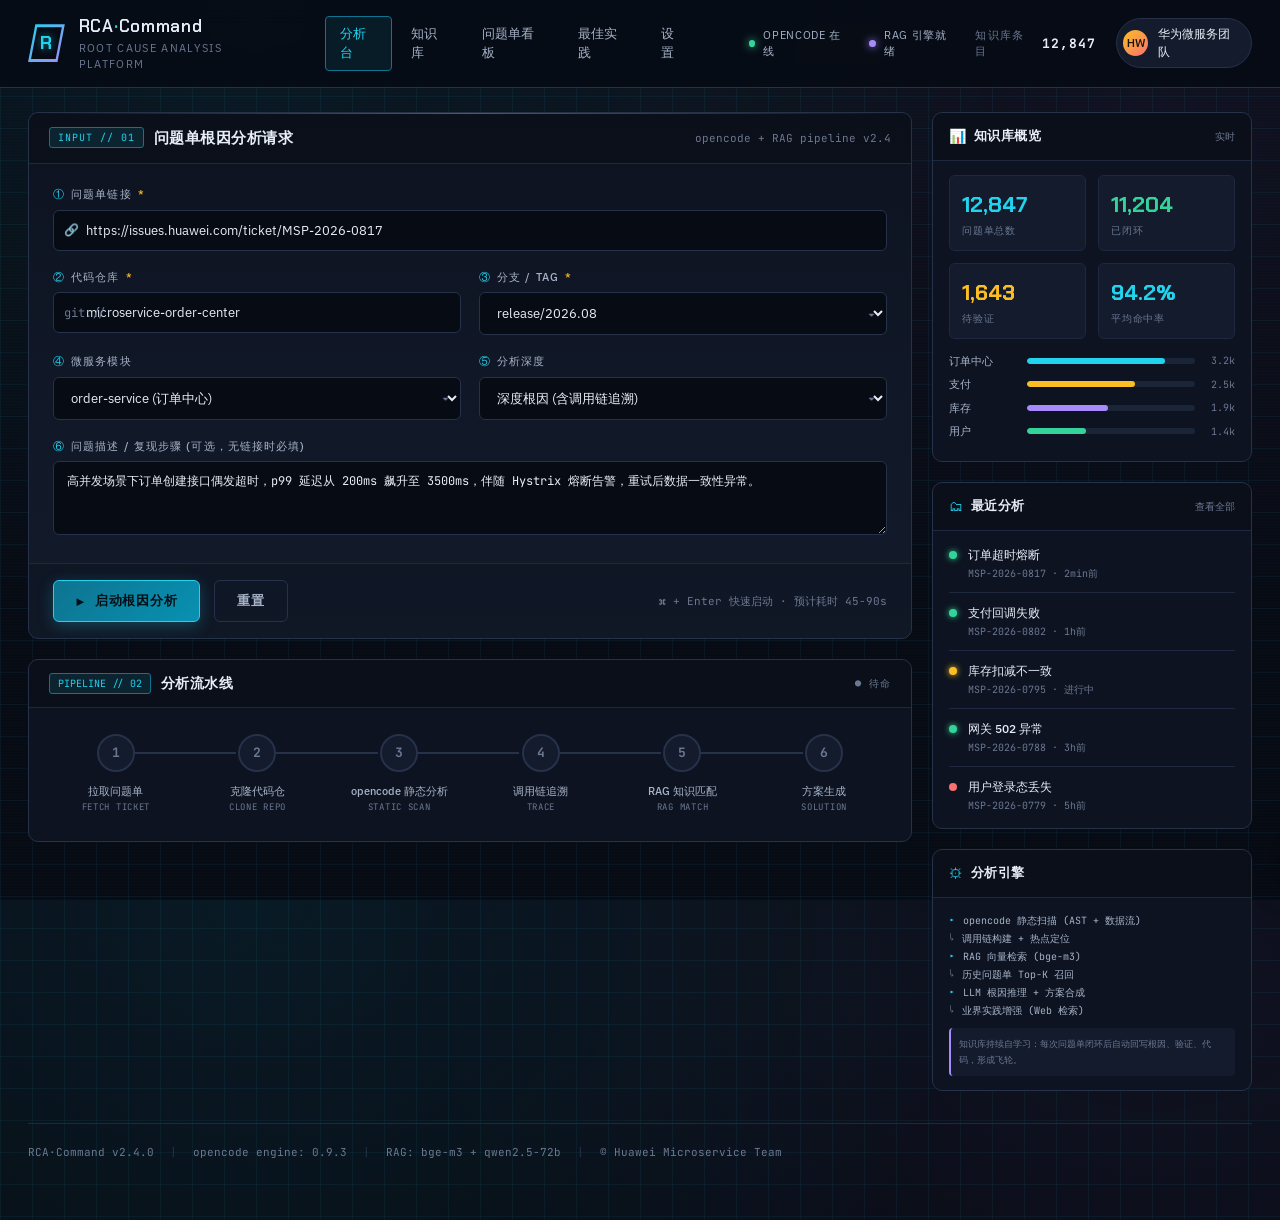
==== rca-command.html @ eedc0674 "feat: 构建问题单根因分析平台 Co-authored-by: traeagent <traeagent@users.noreply.github.com>" ====
<!DOCTYPE html>
<html lang="zh-CN">
<head>
<meta charset="UTF-8">
<meta name="viewport" content="width=device-width, initial-scale=1.0">
<title>RCA Command · 问题单智能根因分析平台</title>
<link rel="preconnect" href="https://fonts.googleapis.com">
<link rel="preconnect" href="https://fonts.gstatic.com" crossorigin>
<link href="https://fonts.googleapis.com/css2?family=Chakra+Petch:wght@400;500;600;700&family=IBM+Plex+Sans:wght@300;400;500;600&family=JetBrains+Mono:wght@400;500;700&display=swap" rel="stylesheet">
<style>
:root{
  --bg-0:#070b14;
  --bg-1:#0d1320;
  --bg-2:#131b2c;
  --bg-3:#1a2538;
  --border:#26324a;
  --border-soft:#1e2840;
  --txt-0:#e8eef7;
  --txt-1:#a6b3c8;
  --txt-2:#6b7891;
  --cyan:#22d3ee;
  --cyan-dim:#0e7490;
  --amber:#fbbf24;
  --amber-dim:#92400e;
  --green:#34d399;
  --green-dim:#065f46;
  --red:#f87171;
  --violet:#a78bfa;
  --grid-line:rgba(34,211,238,.06);
  --glow-cyan:0 0 24px rgba(34,211,238,.35);
  --glow-amber:0 0 24px rgba(251,191,36,.3);
}
*{margin:0;padding:0;box-sizing:border-box}
html,body{height:100%}
body{
  font-family:'IBM Plex Sans',sans-serif;
  background:var(--bg-0);
  color:var(--txt-0);
  font-size:14px;
  line-height:1.5;
  overflow-x:hidden;
  background-image:
    linear-gradient(var(--grid-line) 1px,transparent 1px),
    linear-gradient(90deg,var(--grid-line) 1px,transparent 1px),
    radial-gradient(ellipse at 20% 0%,rgba(34,211,238,.08),transparent 50%),
    radial-gradient(ellipse at 90% 10%,rgba(167,139,250,.06),transparent 45%);
  background-size:32px 32px,32px 32px,100% 100%,100% 100%;
}
body::before{
  content:'';position:fixed;inset:0;pointer-events:none;z-index:1;
  background:repeating-linear-gradient(0deg,rgba(255,255,255,.012) 0 1px,transparent 1px 3px);
}
.mono{font-family:'JetBrains Mono',monospace}
.display{font-family:'Chakra Petch',sans-serif;letter-spacing:.02em}

/* ===== HEADER ===== */
header{
  position:sticky;top:0;z-index:50;
  display:flex;align-items:center;gap:24px;
  padding:14px 28px;
  background:rgba(7,11,20,.85);
  backdrop-filter:blur(12px);
  border-bottom:1px solid var(--border);
}
.brand{display:flex;align-items:center;gap:14px}
.brand-mark{
  width:38px;height:38px;position:relative;
  background:linear-gradient(135deg,var(--cyan),var(--violet));
  clip-path:polygon(20% 0,100% 0,80% 100%,0 100%);
  display:flex;align-items:center;justify-content:center;
}
.brand-mark::after{
  content:'';position:absolute;inset:3px;
  background:var(--bg-0);
  clip-path:polygon(20% 0,100% 0,80% 100%,0 100%);
}
.brand-mark span{
  position:relative;z-index:2;font-family:'Chakra Petch';font-weight:700;
  font-size:18px;color:var(--cyan);
  text-shadow:0 0 8px rgba(34,211,238,.6);
}
.brand-text h1{
  font-family:'Chakra Petch';font-weight:600;font-size:17px;letter-spacing:.04em;
}
.brand-text h1 b{color:var(--cyan)}
.brand-text p{font-size:11px;color:var(--txt-2);letter-spacing:.12em;text-transform:uppercase}
.header-nav{display:flex;gap:4px;margin-left:16px}
.header-nav a{
  padding:7px 14px;font-size:13px;color:var(--txt-1);
  border:1px solid transparent;border-radius:4px;text-decoration:none;
  transition:all .2s;
}
.header-nav a:hover{color:var(--txt-0);background:var(--bg-2)}
.header-nav a.active{color:var(--cyan);border-color:var(--cyan-dim);background:rgba(34,211,238,.08)}
.header-spacer{flex:1}
.status-cluster{display:flex;align-items:center;gap:20px}
.status-pill{
  display:flex;align-items:center;gap:8px;
  font-size:11px;color:var(--txt-1);letter-spacing:.06em;text-transform:uppercase;
}
.dot{width:7px;height:7px;border-radius:50%;background:var(--green);box-shadow:0 0 8px var(--green)}
.dot.pulse{animation:pulse 2s infinite}
@keyframes pulse{0%,100%{opacity:1}50%{opacity:.4}}
.kb-meter{display:flex;align-items:center;gap:10px;font-size:11px;color:var(--txt-2);text-transform:uppercase;letter-spacing:.1em}
.kb-meter b{color:var(--txt-0);font-family:'JetBrains Mono';font-size:13px}
.user-chip{
  display:flex;align-items:center;gap:10px;padding:6px 12px 6px 6px;
  background:var(--bg-2);border:1px solid var(--border);border-radius:30px;
}
.avatar{
  width:26px;height:26px;border-radius:50%;
  background:linear-gradient(135deg,var(--amber),var(--red));
  display:flex;align-items:center;justify-content:center;
  font-family:'Chakra Petch';font-weight:600;font-size:12px;color:#1a1206;
}

/* ===== LAYOUT ===== */
main{position:relative;z-index:2;max-width:1680px;margin:0 auto;padding:24px 28px 60px}
.layout{display:grid;grid-template-columns:1fr 320px;gap:20px;align-items:start}

/* ===== INPUT CONSOLE ===== */
.console{
  background:linear-gradient(180deg,var(--bg-1),var(--bg-2));
  border:1px solid var(--border);
  border-radius:10px;
  overflow:hidden;
  position:relative;
}
.console::before{
  content:'';position:absolute;top:0;left:0;right:0;height:1px;
  background:linear-gradient(90deg,transparent,var(--cyan),transparent);
  opacity:.5;
}
.console-head{
  display:flex;align-items:center;gap:10px;
  padding:14px 20px;border-bottom:1px solid var(--border-soft);
  background:rgba(0,0,0,.2);
}
.console-head .tag{
  font-family:'JetBrains Mono';font-size:10px;color:var(--cyan);
  padding:2px 8px;background:rgba(34,211,238,.1);border:1px solid var(--cyan-dim);
  border-radius:3px;letter-spacing:.1em;
}
.console-head h2{font-family:'Chakra Petch';font-size:15px;font-weight:600;letter-spacing:.03em}
.console-head .sub{font-size:11px;color:var(--txt-2);margin-left:auto;font-family:'JetBrains Mono'}
.console-body{padding:22px 24px}
.field-grid{display:grid;grid-template-columns:1fr 1fr;gap:18px}
.field{display:flex;flex-direction:column;gap:7px}
.field.full{grid-column:1/-1}
.field label{
  font-size:11px;color:var(--txt-1);text-transform:uppercase;letter-spacing:.1em;
  display:flex;align-items:center;gap:6px;font-weight:500;
}
.field label .req{color:var(--amber)}
.field label .ico{color:var(--cyan);font-family:'JetBrains Mono'}
.input-wrap{position:relative}
.input-wrap input,.input-wrap select,.input-wrap textarea{
  width:100%;background:var(--bg-0);border:1px solid var(--border);
  color:var(--txt-0);font-family:'IBM Plex Sans';font-size:13px;
  padding:11px 13px;border-radius:6px;outline:none;transition:all .2s;
}
.input-wrap textarea{min-height:74px;resize:vertical;font-family:'JetBrains Mono';font-size:12px}
.input-wrap input:focus,.input-wrap select:focus,.input-wrap textarea:focus{
  border-color:var(--cyan);box-shadow:0 0 0 3px rgba(34,211,238,.12);
}
.input-wrap .prefix{
  position:absolute;left:11px;top:50%;transform:translateY(-50%);
  color:var(--txt-2);font-family:'JetBrains Mono';font-size:12px;pointer-events:none;
}
.input-wrap.with-prefix input{padding-left:32px}
.select-chev{position:absolute;right:12px;top:50%;transform:translateY(-50%);color:var(--txt-2);pointer-events:none}
.console-foot{
  display:flex;align-items:center;gap:14px;
  padding:16px 24px;border-top:1px solid var(--border-soft);background:rgba(0,0,0,.15);
}
.btn{
  font-family:'Chakra Petch';font-weight:600;font-size:13px;letter-spacing:.06em;
  padding:11px 22px;border-radius:6px;border:1px solid;cursor:pointer;
  display:inline-flex;align-items:center;gap:9px;transition:all .2s;text-transform:uppercase;
}
.btn-primary{
  background:linear-gradient(135deg,var(--cyan-dim),#0891b2);
  border-color:var(--cyan);color:#021016;
  box-shadow:0 4px 16px rgba(34,211,238,.25);
}
.btn-primary:hover{box-shadow:0 6px 24px rgba(34,211,238,.4);transform:translateY(-1px)}
.btn-primary:active{transform:translateY(0)}
.btn-primary:disabled{opacity:.5;cursor:not-allowed;transform:none;box-shadow:none}
.btn-ghost{background:transparent;border-color:var(--border);color:var(--txt-1)}
.btn-ghost:hover{border-color:var(--txt-2);color:var(--txt-0)}
.console-foot .hint{font-size:11px;color:var(--txt-2);font-family:'JetBrains Mono';margin-left:auto;display:flex;align-items:center;gap:6px}

/* ===== PIPELINE ===== */
.pipeline{
  margin-top:20px;background:var(--bg-1);border:1px solid var(--border);
  border-radius:10px;overflow:hidden;
}
.pipeline-head{display:flex;align-items:center;gap:10px;padding:13px 20px;border-bottom:1px solid var(--border-soft);background:rgba(0,0,0,.2)}
.pipeline-head h2{font-family:'Chakra Petch';font-size:14px;font-weight:600;letter-spacing:.03em}
.pipeline-head .live{margin-left:auto;display:flex;align-items:center;gap:7px;font-size:10px;color:var(--txt-2);font-family:'JetBrains Mono';text-transform:uppercase;letter-spacing:.1em}
.stages{
  display:grid;grid-template-columns:repeat(6,1fr);
  padding:26px 20px;gap:8px;position:relative;
}
.stage{
  position:relative;text-align:center;
}
.stage:not(:last-child)::after{
  content:'';position:absolute;top:18px;left:60%;right:-40%;height:2px;
  background:var(--border);z-index:0;
}
.stage:not(:last-child).done::after{background:var(--green)}
.stage:not(:last-child).active::after{background:linear-gradient(90deg,var(--cyan),var(--border))}
.node{
  width:38px;height:38px;margin:0 auto 12px;border-radius:50%;
  background:var(--bg-2);border:2px solid var(--border);
  display:flex;align-items:center;justify-content:center;
  position:relative;z-index:2;transition:all .4s;
  font-family:'JetBrains Mono';font-size:13px;font-weight:700;color:var(--txt-2);
}
.stage.done .node{border-color:var(--green);color:var(--green);background:rgba(52,211,153,.08)}
.stage.done .node::after{content:'✓';position:absolute;font-size:15px}
.stage.done .node span{display:none}
.stage.active .node{
  border-color:var(--cyan);color:var(--cyan);
  box-shadow:var(--glow-cyan);
  animation:nspin 1.2s linear infinite;
}
@keyframes nspin{0%{box-shadow:0 0 0 0 rgba(34,211,238,.4)}100%{box-shadow:0 0 0 12px rgba(34,211,238,0)}}
.stage-label{font-size:11px;color:var(--txt-1);font-weight:500;line-height:1.3}
.stage.active .stage-label{color:var(--cyan)}
.stage-done-label{font-size:9px;color:var(--txt-2);font-family:'JetBrains Mono';margin-top:3px;text-transform:uppercase;letter-spacing:.08em}
.stage.active .stage-done-label{color:var(--cyan);opacity:.7}

/* ===== RESULTS ===== */
.results{
  margin-top:20px;background:var(--bg-1);border:1px solid var(--border);
  border-radius:10px;overflow:hidden;display:none;
}
.results.show{display:block;animation:fadeUp .5s ease}
@keyframes fadeUp{from{opacity:0;transform:translateY(12px)}to{opacity:1;transform:none}}
.results-head{display:flex;align-items:center;gap:14px;padding:14px 20px;border-bottom:1px solid var(--border-soft);background:rgba(0,0,0,.2)}
.results-head .confidence{
  display:flex;align-items:center;gap:8px;font-size:11px;font-family:'JetBrains Mono';
  padding:4px 10px;border-radius:4px;border:1px solid var(--green-dim);background:rgba(52,211,153,.08);color:var(--green)
}
.results-head .meta{font-size:11px;color:var(--txt-2);font-family:'JetBrains Mono';margin-left:auto}
.tabs{display:flex;border-bottom:1px solid var(--border-soft);background:var(--bg-2);overflow-x:auto}
.tab{
  padding:13px 20px;font-family:'Chakra Petch';font-size:13px;font-weight:500;
  color:var(--txt-1);cursor:pointer;border-bottom:2px solid transparent;
  display:flex;align-items:center;gap:8px;white-space:nowrap;transition:all .2s;
  letter-spacing:.03em;
}
.tab:hover{color:var(--txt-0)}
.tab.active{color:var(--cyan);border-bottom-color:var(--cyan)}
.tab .badge{
  font-family:'JetBrains Mono';font-size:10px;padding:1px 6px;border-radius:10px;
  background:var(--bg-3);color:var(--txt-1);
}
.tab.active .badge{background:var(--cyan-dim);color:var(--cyan)}
.tab-panels{padding:24px}
.tab-panel{display:none}
.tab-panel.active{display:block;animation:fadeUp .4s ease}

/* Root cause */
.rc-summary{
  display:grid;grid-template-columns:auto 1fr;gap:16px;align-items:start;
  padding:18px;background:var(--bg-2);border:1px solid var(--border);border-left:3px solid var(--amber);border-radius:8px;margin-bottom:20px;
}
.rc-summary .ico{
  width:42px;height:42px;border-radius:8px;background:rgba(251,191,36,.1);
  display:flex;align-items:center;justify-content:center;font-size:20px;
}
.rc-summary h3{font-family:'Chakra Petch';font-size:15px;margin-bottom:6px}
.rc-summary p{font-size:13px;color:var(--txt-1);line-height:1.6}
.rc-summary .tags{display:flex;gap:6px;flex-wrap:wrap;margin-top:10px}
.chip{font-family:'JetBrains Mono';font-size:10px;padding:3px 8px;border-radius:3px;background:var(--bg-3);border:1px solid var(--border);color:var(--txt-1)}
.chip.amber{color:var(--amber);border-color:var(--amber-dim);background:rgba(251,191,36,.08)}
.chip.cyan{color:var(--cyan);border-color:var(--cyan-dim);background:rgba(34,211,238,.08)}
.chip.violet{color:var(--violet);border-color:#6d28d9;background:rgba(167,139,250,.08)}

.section-title{display:flex;align-items:center;gap:10px;margin:22px 0 12px;font-family:'Chakra Petch';font-size:13px;font-weight:600;letter-spacing:.04em;text-transform:uppercase;color:var(--txt-1)}
.section-title::before{content:'';width:3px;height:14px;background:var(--cyan);border-radius:2px}
.section-title .count{font-family:'JetBrains Mono';font-size:11px;color:var(--txt-2);font-weight:400;margin-left:auto;text-transform:none}

.call-stack{font-family:'JetBrains Mono';font-size:12px;background:var(--bg-0);border:1px solid var(--border);border-radius:8px;overflow:hidden}
.stack-line{display:flex;gap:0;padding:9px 14px;border-bottom:1px solid var(--border-soft);align-items:center}
.stack-line:last-child{border-bottom:none}
.stack-line .ln{color:var(--txt-2);width:30px;flex-shrink:0}
.stack-line .fn{color:var(--cyan)}
.stack-line .file{color:var(--txt-1);margin-left:auto;font-size:11px}
.stack-line.culprit{background:rgba(248,113,113,.08);border-left:3px solid var(--red);padding-left:11px}
.stack-line.culprit .fn{color:var(--red)}
.stack-line.culprit::after{content:'⚠ CULPRIT';color:var(--red);font-size:9px;margin-left:12px;padding:2px 6px;background:rgba(248,113,113,.12);border-radius:3px}

/* KB matches */
.kb-card{
  background:var(--bg-2);border:1px solid var(--border);border-radius:8px;
  padding:16px;margin-bottom:14px;transition:all .2s;position:relative;
}
.kb-card:hover{border-color:var(--cyan-dim);transform:translateX(3px)}
.kb-card::before{content:'';position:absolute;left:0;top:14px;bottom:14px;width:3px;background:var(--violet);border-radius:2px}
.kb-card-head{display:flex;align-items:center;gap:10px;margin-bottom:10px;padding-left:10px}
.kb-sim{
  font-family:'JetBrains Mono';font-size:11px;font-weight:700;
  padding:3px 8px;border-radius:4px;color:var(--green);
  background:rgba(52,211,153,.12);border:1px solid var(--green-dim);
}
.kb-sim.med{color:var(--amber);background:rgba(251,191,36,.1);border-color:var(--amber-dim)}
.kb-card h4{font-size:13px;font-weight:600;flex:1}
.kb-card .tid{font-family:'JetBrains Mono';font-size:10px;color:var(--txt-2)}
.kb-card-body{padding-left:10px;font-size:12px;color:var(--txt-1);line-height:1.6}
.kb-card-body .label{color:var(--cyan);font-family:'JetBrains Mono';font-size:10px;text-transform:uppercase;letter-spacing:.08em;margin-top:8px;display:block}
.kb-card-body code{font-family:'JetBrains Mono';font-size:11px;color:var(--amber);background:rgba(251,191,36,.08);padding:1px 5px;border-radius:3px}

/* best practices */
.bp-item{display:flex;gap:14px;padding:14px 0;border-bottom:1px solid var(--border-soft)}
.bp-item:last-child{border-bottom:none}
.bp-num{font-family:'Chakra Petch';font-size:22px;font-weight:700;color:var(--cyan);opacity:.5;flex-shrink:0;width:34px}
.bp-content h4{font-size:13px;font-weight:600;margin-bottom:5px}
.bp-content p{font-size:12px;color:var(--txt-1);line-height:1.6}
.bp-content .src{font-family:'JetBrains Mono';font-size:10px;color:var(--txt-2);margin-top:6px}

/* design solution */
.solution-grid{display:grid;grid-template-columns:1fr 1fr;gap:16px;margin-bottom:18px}
.sol-block{background:var(--bg-2);border:1px solid var(--border);border-radius:8px;padding:16px}
.sol-block h4{font-family:'Chakra Petch';font-size:13px;margin-bottom:10px;display:flex;align-items:center;gap:8px}
.sol-block h4 .ic{width:20px;height:20px;border-radius:4px;display:flex;align-items:center;justify-content:center;font-size:11px}
.sol-block.before h4 .ic{background:rgba(248,113,113,.15);color:var(--red)}
.sol-block.after h4 .ic{background:rgba(52,211,153,.15);color:var(--green)}
.code-block{font-family:'JetBrains Mono';font-size:11.5px;background:var(--bg-0);border:1px solid var(--border-soft);border-radius:6px;padding:12px;overflow-x:auto;line-height:1.7;color:var(--txt-1)}
.code-block .kw{color:var(--violet)}
.code-block .fn{color:var(--cyan)}
.code-block .str{color:var(--green)}
.code-block .com{color:var(--txt-2);font-style:italic}
.code-block .num{color:var(--amber)}
.code-block .del{background:rgba(248,113,113,.12);display:block;margin:0 -12px;padding:0 12px}
.code-block .add{background:rgba(52,211,153,.1);display:block;margin:0 -12px;padding:0 12px}
.steps{list-style:none;counter-reset:step}
.steps li{counter-increment:step;padding:10px 0 10px 38px;position:relative;font-size:13px;color:var(--txt-1);border-bottom:1px solid var(--border-soft)}
.steps li:last-child{border-bottom:none}
.steps li::before{
  content:counter(step);position:absolute;left:0;top:8px;
  width:24px;height:24px;border-radius:50%;background:var(--cyan-dim);
  color:var(--cyan);font-family:'Chakra Petch';font-weight:600;font-size:12px;
  display:flex;align-items:center;justify-content:center;
}
.steps li b{color:var(--txt-0)}
.verify-grid{display:grid;grid-template-columns:repeat(3,1fr);gap:12px;margin-top:14px}
.verify-card{background:var(--bg-2);border:1px solid var(--border);border-radius:6px;padding:12px;text-align:center}
.verify-card .v-ic{font-size:18px;margin-bottom:6px}
.verify-card .v-t{font-size:11px;color:var(--txt-2);text-transform:uppercase;letter-spacing:.06em}
.verify-card .v-v{font-family:'JetBrains Mono';font-size:14px;color:var(--green);margin-top:4px}

/* ===== SIDEBAR ===== */
.sidebar{display:flex;flex-direction:column;gap:20px;position:sticky;top:80px}
.side-card{background:var(--bg-1);border:1px solid var(--border);border-radius:10px;overflow:hidden}
.side-head{display:flex;align-items:center;gap:8px;padding:13px 16px;border-bottom:1px solid var(--border-soft);background:rgba(0,0,0,.2)}
.side-head h3{font-family:'Chakra Petch';font-size:13px;font-weight:600;letter-spacing:.03em}
.side-head .ic{color:var(--cyan);font-family:'JetBrains Mono';font-size:14px}
.side-head .more{margin-left:auto;font-size:10px;color:var(--txt-2);font-family:'JetBrains Mono'}
.side-body{padding:14px 16px}

.kb-stats{display:grid;grid-template-columns:1fr 1fr;gap:12px}
.kb-stat{padding:12px;background:var(--bg-2);border:1px solid var(--border-soft);border-radius:6px}
.kb-stat .num{font-family:'Chakra Petch';font-size:22px;font-weight:700;color:var(--cyan)}
.kb-stat .num.amber{color:var(--amber)}
.kb-stat .num.green{color:var(--green)}
.kb-stat .lbl{font-size:10px;color:var(--txt-2);text-transform:uppercase;letter-spacing:.08em;margin-top:2px}
.kb-dist{margin-top:14px}
.kb-dist .row{display:flex;align-items:center;gap:8px;font-size:11px;margin-bottom:7px}
.kb-dist .row .name{width:70px;color:var(--txt-1)}
.kb-dist .row .bar{flex:1;height:6px;background:var(--bg-3);border-radius:3px;overflow:hidden}
.kb-dist .row .bar i{display:block;height:100%;border-radius:3px;background:var(--cyan)}
.kb-dist .row .val{font-family:'JetBrains Mono';font-size:10px;color:var(--txt-2);width:32px;text-align:right}

.history-item{display:flex;gap:11px;padding:11px 0;border-bottom:1px solid var(--border-soft);cursor:pointer;transition:all .2s}
.history-item:last-child{border-bottom:none}
.history-item:hover{padding-left:4px}
.h-status{width:8px;height:8px;border-radius:50%;margin-top:5px;flex-shrink:0}
.h-status.resolved{background:var(--green);box-shadow:0 0 6px var(--green)}
.h-status.analyzing{background:var(--amber);box-shadow:0 0 6px var(--amber)}
.h-status.open{background:var(--red)}
.h-info{flex:1;min-width:0}
.h-info .t{font-size:12px;font-weight:500;white-space:nowrap;overflow:hidden;text-overflow:ellipsis}
.h-info .m{font-size:10px;color:var(--txt-2);font-family:'JetBrains Mono';margin-top:2px}

.flow-mini{font-family:'JetBrains Mono';font-size:10px;color:var(--txt-1);line-height:1.8}
.flow-mini .step{display:flex;gap:8px;align-items:flex-start}
.flow-mini .step .n{color:var(--cyan);flex-shrink:0}
.flow-mini .step .arr{color:var(--txt-2)}
.flow-mini .note{color:var(--txt-2);font-size:9px;margin-top:8px;padding:8px;background:var(--bg-2);border-radius:4px;border-left:2px solid var(--violet)}

/* footer */
.foot{margin-top:32px;padding-top:20px;border-top:1px solid var(--border-soft);display:flex;align-items:center;gap:16px;font-size:11px;color:var(--txt-2);font-family:'JetBrains Mono'}
.foot .sep{color:var(--border)}

/* toast */
.toast{
  position:fixed;bottom:24px;right:24px;z-index:100;
  background:var(--bg-2);border:1px solid var(--cyan-dim);border-left:3px solid var(--cyan);
  padding:13px 18px;border-radius:6px;font-size:12px;
  box-shadow:0 8px 30px rgba(0,0,0,.5);
  display:flex;align-items:center;gap:10px;
  transform:translateX(120%);transition:transform .4s cubic-bezier(.4,0,.2,1);
}
.toast.show{transform:none}
.toast .ti{color:var(--cyan);font-size:16px}

/* responsive */
@media(max-width:1200px){
  .layout{grid-template-columns:1fr}
  .sidebar{position:static;flex-direction:row;flex-wrap:wrap}
  .side-card{flex:1;min-width:280px}
}
@media(max-width:760px){
  .field-grid{grid-template-columns:1fr}
  .stages{grid-template-columns:repeat(3,1fr);gap:24px 8px}
  .solution-grid{grid-template-columns:1fr}
  .verify-grid{grid-template-columns:1fr}
  .header-nav{display:none}
  main{padding:16px}
}
</style>
</head>
<body>

<header>
  <div class="brand">
    <div class="brand-mark"><span>R</span></div>
    <div class="brand-text">
      <h1>RCA<b>·</b>Command</h1>
      <p>Root Cause Analysis Platform</p>
    </div>
  </div>
  <nav class="header-nav">
    <a href="#" class="active">分析台</a>
    <a href="#">知识库</a>
    <a href="#">问题单看板</a>
    <a href="#">最佳实践</a>
    <a href="#">设置</a>
  </nav>
  <div class="header-spacer"></div>
  <div class="status-cluster">
    <div class="status-pill"><span class="dot pulse"></span>opencode 在线</div>
    <div class="status-pill"><span class="dot pulse" style="background:var(--violet);box-shadow:0 0 8px var(--violet)"></span>RAG 引擎就绪</div>
    <div class="kb-meter">知识库条目 <b>12,847</b></div>
    <div class="user-chip">
      <div class="avatar">HW</div>
      <span style="font-size:12px">华为微服务团队</span>
    </div>
  </div>
</header>

<main>
<div class="layout">
<div>

  <!-- ===== INPUT CONSOLE ===== -->
  <section class="console">
    <div class="console-head">
      <span class="tag">INPUT // 01</span>
      <h2>问题单根因分析请求</h2>
      <span class="sub">opencode + RAG pipeline v2.4</span>
    </div>
    <div class="console-body">
      <div class="field-grid">
        <div class="field full">
          <label><span class="ico">①</span>问题单链接 <span class="req">*</span></label>
          <div class="input-wrap with-prefix">
            <span class="prefix">🔗</span>
            <input type="text" id="ticketUrl" placeholder="https://issues.huawei.com/ticket/MSP-2026-0817" value="https://issues.huawei.com/ticket/MSP-2026-0817">
          </div>
        </div>
        <div class="field">
          <label><span class="ico">②</span>代码仓库 <span class="req">*</span></label>
          <div class="input-wrap with-prefix">
            <span class="prefix">git://</span>
            <input type="text" id="repoUrl" placeholder="microservice-order-center" value="microservice-order-center">
          </div>
        </div>
        <div class="field">
          <label><span class="ico">③</span>分支 / Tag <span class="req">*</span></label>
          <div class="input-wrap">
            <select id="branch">
              <option>release/2026.08</option>
              <option>master</option>
              <option>hotfix/order-timeout</option>
              <option>dev</option>
            </select>
            <span class="select-chev">▾</span>
          </div>
        </div>
        <div class="field">
          <label><span class="ico">④</span>微服务模块</label>
          <div class="input-wrap">
            <select id="module">
              <option>order-service (订单中心)</option>
              <option>payment-service (支付)</option>
              <option>inventory-service (库存)</option>
              <option>user-service (用户)</option>
            </select>
            <span class="select-chev">▾</span>
          </div>
        </div>
        <div class="field">
          <label><span class="ico">⑤</span>分析深度</label>
          <div class="input-wrap">
            <select id="depth">
              <option>深度根因 (含调用链追溯)</option>
              <option>快速定位</option>
              <option>仅知识库匹配</option>
            </select>
            <span class="select-chev">▾</span>
          </div>
        </div>
        <div class="field full">
          <label><span class="ico">⑥</span>问题描述 / 复现步骤 (可选，无链接时必填)</label>
          <div class="input-wrap">
            <textarea id="desc" placeholder="例如：高并发场景下订单创建接口偶发超时，p99 延迟从 200ms 飙升至 3500ms，伴随 Hystrix 熔断告警...">高并发场景下订单创建接口偶发超时，p99 延迟从 200ms 飙升至 3500ms，伴随 Hystrix 熔断告警，重试后数据一致性异常。</textarea>
          </div>
        </div>
      </div>
    </div>
    <div class="console-foot">
      <button class="btn btn-primary" id="runBtn">
        <span>▶</span> 启动根因分析
      </button>
      <button class="btn btn-ghost" id="resetBtn">重置</button>
      <span class="hint">⌘ + Enter 快速启动 · 预计耗时 45-90s</span>
    </div>
  </section>

  <!-- ===== PIPELINE ===== -->
  <section class="pipeline">
    <div class="pipeline-head">
      <span class="tag" style="font-family:'JetBrains Mono';font-size:10px;color:var(--cyan);padding:2px 8px;background:rgba(34,211,238,.1);border:1px solid var(--cyan-dim);border-radius:3px">PIPELINE // 02</span>
      <h2>分析流水线</h2>
      <span class="live" id="liveStatus">● 待命</span>
    </div>
    <div class="stages" id="stages">
      <div class="stage" data-i="0"><div class="node"><span>1</span></div><div class="stage-label">拉取问题单</div><div class="stage-done-label">fetch ticket</div></div>
      <div class="stage" data-i="1"><div class="node"><span>2</span></div><div class="stage-label">克隆代码仓</div><div class="stage-done-label">clone repo</div></div>
      <div class="stage" data-i="2"><div class="node"><span>3</span></div><div class="stage-label">opencode 静态分析</div><div class="stage-done-label">static scan</div></div>
      <div class="stage" data-i="3"><div class="node"><span>4</span></div><div class="stage-label">调用链追溯</div><div class="stage-done-label">trace</div></div>
      <div class="stage" data-i="4"><div class="node"><span>5</span></div><div class="stage-label">RAG 知识匹配</div><div class="stage-done-label">rag match</div></div>
      <div class="stage" data-i="5"><div class="node"><span>6</span></div><div class="stage-label">方案生成</div><div class="stage-done-label">solution</div></div>
    </div>
  </section>

  <!-- ===== RESULTS ===== -->
  <section class="results" id="results">
    <div class="results-head">
      <span class="tag" style="font-family:'JetBrains Mono';font-size:10px;color:var(--cyan);padding:2px 8px;background:rgba(34,211,238,.1);border:1px solid var(--cyan-dim);border-radius:3px">OUTPUT // 03</span>
      <h2 style="font-family:'Chakra Petch';font-size:15px">分析报告 · MSP-2026-0817</h2>
      <span class="confidence">置信度 94.2%</span>
      <span class="meta">耗时 62s · 分析路径 4 条 · 匹配条目 7</span>
    </div>
    <div class="tabs">
      <div class="tab active" data-tab="rca">根因分析 <span class="badge">RCA</span></div>
      <div class="tab" data-tab="kb">知识库匹配 <span class="badge">7</span></div>
      <div class="tab" data-tab="bp">业界最佳实践 <span class="badge">5</span></div>
      <div class="tab" data-tab="sol">设计方案 <span class="badge">FIX</span></div>
    </div>
    <div class="tab-panels">

      <!-- RCA -->
      <div class="tab-panel active" data-panel="rca">
        <div class="rc-summary">
          <div class="ico">⚠</div>
          <div>
            <h3>根因：分布式锁粒度过粗 + Redis 连接池耗尽导致雪崩</h3>
            <p>在高并发订单创建场景下，<code class="mono" style="color:var(--amber)">OrderLockService.acquire()</code> 使用单一 Redis 分布式锁保护整个 SKU 维度的库存扣减，锁等待队列在 QPS＞800 时迅速堆积；同时 <code class="mono" style="color:var(--amber)">JedisPool</code> 配置 maxActive=8 过小，锁等待线程长期占用连接，触发连接池耗尽，最终 Hystrix 熔断。重试逻辑未做幂等校验，导致部分订单重复扣减库存。</p>
            <div class="tags">
              <span class="chip amber">并发缺陷</span>
              <span class="chip amber">资源耗尽</span>
              <span class="chip violet">分布式锁</span>
              <span class="chip cyan">幂等性缺失</span>
              <span class="chip">P0 · 线上故障</span>
            </div>
          </div>
        </div>

        <div class="section-title">调用链追溯 <span class="count">定位至 OrderLockService.java:127</span></div>
        <div class="call-stack">
          <div class="stack-line"><span class="ln">→</span><span class="fn">OrderController.createOrder</span><span class="file">OrderController.java:64</span></div>
          <div class="stack-line"><span class="ln">→</span><span class="fn">OrderService.submit</span><span class="file">OrderService.java:92</span></div>
          <div class="stack-line"><span class="ln">→</span><span class="fn">InventoryService.deduct</span><span class="file">InventoryService.java:48</span></div>
          <div class="stack-line culprit"><span class="ln">→</span><span class="fn">OrderLockService.acquire</span><span class="file">OrderLockService.java:127</span></div>
          <div class="stack-line"><span class="ln">→</span><span class="fn">JedisPool.getResource</span><span class="file">JedisPool.java:210 [BLOCKED]</span></div>
        </div>

        <div class="section-title">根因要素分解</div>
        <div style="display:grid;grid-template-columns:repeat(2,1fr);gap:12px">
          <div class="kb-card" style="margin:0">
            <div class="kb-card-head"><h4>直接原因</h4></div>
            <div class="kb-card-body">Redis 连接池 maxActive=8 无法支撑锁等待线程堆积，连接获取阻塞 &gt;3s。</div>
          </div>
          <div class="kb-card" style="margin:0">
            <div class="kb-card-head"><h4>根本原因</h4></div>
            <div class="kb-card-body">分布式锁粒度按 SKU 全局加锁，未按 <code>userId+skuId</code> 分段，高并发下成为瓶颈。</div>
          </div>
          <div class="kb-card" style="margin:0">
            <div class="kb-card-head"><h4>触发条件</h4></div>
            <div class="kb-card-body">QPS ＞ 800 + 大促秒杀场景，库存热点 SKU 集中访问。</div>
          </div>
          <div class="kb-card" style="margin:0">
            <div class="kb-card-head"><h4>衍生问题</h4></div>
            <div class="kb-card-body">重试未做幂等，超时后重试导致库存重复扣减，数据不一致。</div>
          </div>
        </div>
      </div>

      <!-- KB -->
      <div class="tab-panel" data-panel="kb">
        <p style="font-size:12px;color:var(--txt-2);margin-bottom:16px">RAG 引擎从 <b style="color:var(--txt-0)">12,847</b> 条历史问题单中检索到 <b style="color:var(--cyan)">7</b> 条高相似度记录，含根因、验证方案、修复代码。</p>

        <div class="kb-card">
          <div class="kb-card-head">
            <span class="kb-sim">96.4%</span>
            <h4>大促期间订单接口超时熔断，库存重复扣减</h4>
            <span class="tid">MSP-2025-1108</span>
          </div>
          <div class="kb-card-body">
            <b style="color:var(--txt-0)">根因：</b>分布式锁粒度过粗 + 连接池配置不当，与本次问题高度一致。
            <span class="label">验证方案</span>
            压测 1000 QPS 持续 5min，监控连接池使用率与锁等待时长；幂等 token 校验。
            <span class="label">修复代码</span>
            <code>OrderLockService</code> 改为分段锁 + <code>JedisPool maxActive=64</code> + 幂等拦截器
          </div>
        </div>

        <div class="kb-card">
          <div class="kb-card-head">
            <span class="kb-sim">91.2%</span>
            <h4>Redis 连接池耗尽导致服务雪崩</h4>
            <span class="tid">MSP-2025-0932</span>
          </div>
          <div class="kb-card-body">
            <b style="color:var(--txt-0)">根因：</b>长事务持有 Redis 连接，池配置 maxActive=10 过小。
            <span class="label">经验沉淀</span>
            建议连接池 maxActive ≥ 64，并配置 maxWait + 超时降级；引入连接泄漏检测。
          </div>
        </div>

        <div class="kb-card">
          <div class="kb-card-head">
            <span class="kb-sim">87.5%</span>
            <h4>幂等性缺失导致重复扣款</h4>
            <span class="tid">MSP-2024-2210</span>
          </div>
          <div class="kb-card-body">
            <b style="color:var(--txt-0)">根因：</b>重试未携带幂等 token，下游未做去重。
            <span class="label">修复模式</span>
            前端生成 requestId，服务端 Redis SETNX 去重窗口 30s。
          </div>
        </div>

        <div class="kb-card">
          <div class="kb-card-head">
            <span class="kb-sim med">78.3%</span>
            <h4>Hystrix 熔断配置不合理误熔断</h4>
            <span class="tid">MSP-2025-0751</span>
          </div>
          <div class="kb-card-body">
            <b style="color:var(--txt-0)">根因：</b>熔断阈值 QPS 与实际峰值不匹配。
            <span class="label">经验沉淀</span>
            按服务容量动态调整熔断参数，结合压测基线设定。
          </div>
        </div>
      </div>

      <!-- BP -->
      <div class="tab-panel" data-panel="bp">
        <p style="font-size:12px;color:var(--txt-2);margin-bottom:8px">结合业界开源实践与华为内部技术规范，推荐以下最佳实践。</p>

        <div class="bp-item">
          <div class="bp-num">01</div>
          <div class="bp-content">
            <h4>分布式锁分段（Striped Lock）</h4>
            <p>将单一粗粒度锁拆分为 N 个分段锁（如按 hash(skuId) % 64），将锁竞争分散，QPS 承载能力提升 10-20 倍。参考 Java Striped&lt;Lock&gt; 与 Redis Redlock 分段实现。</p>
            <div class="src">src: Java Concurrency in Practice §13 / Redis 官方文档</div>
          </div>
        </div>
        <div class="bp-item">
          <div class="bp-num">02</div>
          <div class="bp-content">
            <h4>连接池容量公式</h4>
            <p>maxActive = (峰值 QPS × 平均 RT(s)) × 1.3 冗余系数。本次场景：800 × 0.05 × 1.3 ≈ 52，建议取 64。</p>
            <div class="src">src: HikariCP Pool Sizing Wiki</div>
          </div>
        </div>
        <div class="bp-item">
          <div class="bp-num">03</div>
          <div class="bp-content">
            <h4>幂等性三件套</h4>
            <p>前端 requestId + 服务端 SETNX 去重 + 数据库唯一索引，三层防护保证最终一致。</p>
            <div class="src">src: 阿里《微服务设计模式》/ 华为分布式规范 DOC-2024-117</div>
          </div>
        </div>
        <div class="bp-item">
          <div class="bp-num">04</div>
          <div class="bp-content">
            <h4>熔断器自适应配置</h4>
            <p>基于实时 QPS 与 RT 动态调整熔断阈值，避免静态配置导致的误熔断或熔断失效。推荐 Sentinel 流控规则。</p>
            <div class="src">src: Sentinel 官方文档 / Netflix Hystrix Wiki</div>
          </div>
        </div>
        <div class="bp-item">
          <div class="bp-num">05</div>
          <div class="bp-content">
            <h4>压测基线 + 容量规划</h4>
            <p>上线前以 1.5 倍预期峰值压测，建立 p99/错误率/资源水位基线，作为熔断与扩容依据。</p>
            <div class="src">src: 华为性能测试规范 PERF-2023-08</div>
          </div>
        </div>
      </div>

      <!-- Solution -->
      <div class="tab-panel" data-panel="sol">
        <div class="section-title">修复方案 · 代码对比</div>
        <div class="solution-grid">
          <div class="sol-block before">
            <h4><span class="ic">✕</span>修复前 (OrderLockService.java:127)</h4>
            <div class="code-block">
<span class="kw">public</span> <span class="kw">boolean</span> <span class="fn">acquire</span>(String skuId) {
  <span class="com">// 粗粒度全局锁</span>
<span class="del">  String key = <span class="str">"lock:sku:"</span> + skuId;</span>
<span class="del">  <span class="kw">return</span> jedis.setnx(key, <span class="str">"1"</span>) == 1;</span>
}
            </div>
          </div>
          <div class="sol-block after">
            <h4><span class="ic">✓</span>修复后 (分段锁 + 超时)</h4>
            <div class="code-block">
<span class="kw">public</span> <span class="kw">boolean</span> <span class="fn">acquire</span>(String skuId) {
  <span class="com">// 分段锁，分散竞争</span>
<span class="add">  <span class="kw">int</span> seg = Math.abs(skuId.hashCode()) % <span class="num">64</span>;</span>
<span class="add">  String key = <span class="str">"lock:sku:"</span> + seg + <span class="str">":"</span> + skuId;</span>
<span class="add">  <span class="kw">return</span> jedis.setnx(key, <span class="str">"1"</span>, <span class="str">"NX"</span>, <span class="str">"PX"</span>, <span class="num">3000</span>) != <span class="kw">null</span>;</span>
}
            </div>
          </div>
        </div>

        <div class="solution-grid">
          <div class="sol-block before">
            <h4><span class="ic">✕</span>连接池配置 (application.yml)</h4>
            <div class="code-block">
<span class="com"># 连接池过小</span>
<span class="del">jedis:</span>
<span class="del">  pool:</span>
<span class="del">    max-active: <span class="num">8</span></span>
<span class="del">    max-wait: <span class="num">3000</span>ms</span>
            </div>
          </div>
          <div class="sol-block after">
            <h4><span class="ic">✓</span>优化配置</h4>
            <div class="code-block">
<span class="com"># 按容量公式调整</span>
<span class="add">jedis:</span>
<span class="add">  pool:</span>
<span class="add">    max-active: <span class="num">64</span></span>
<span class="add">    max-wait: <span class="num">500</span>ms</span>
<span class="add">    timeout: <span class="num">1000</span>ms</span>
            </div>
          </div>
        </div>

        <div class="section-title">实施步骤</div>
        <ol class="steps">
          <li><b>紧急止血</b>：动态调整 JedisPool maxActive 至 64，重启受影响实例，恢复服务可用性。</li>
          <li><b>代码修复</b>：OrderLockService 改为分段锁，提交 hotfix 分支并 Code Review。</li>
          <li><b>幂等加固</b>：新增 IdempotentInterceptor，前端透传 requestId，Redis SETNX 去重。</li>
          <li><b>压测验证</b>：1000 QPS 持续 10min，验证 p99 &lt; 500ms，无重复扣减。</li>
          <li><b>灰度发布</b>：按 10% → 50% → 100% 灰度，监控错误率与延迟。</li>
          <li><b>经验沉淀</b>：将本次问题单（根因+验证+代码）回写知识库，供后续复用。</li>
        </ol>

        <div class="section-title">验证结果预期</div>
        <div class="verify-grid">
          <div class="verify-card"><div class="v-ic">⚡</div><div class="v-t">P99 延迟</div><div class="v-v">120ms ↓</div></div>
          <div class="verify-card"><div class="v-ic">🔀</div><div class="v-t">最大 QPS</div><div class="v-v">1500 ↑</div></div>
          <div class="verify-card"><div class="v-ic">✓</div><div class="v-t">数据一致</div><div class="v-v">100%</div></div>
        </div>
      </div>

    </div>
  </section>

</div>

<!-- ===== SIDEBAR ===== -->
<aside class="sidebar">

  <div class="side-card">
    <div class="side-head">
      <span class="ic">📊</span>
      <h3>知识库概览</h3>
      <span class="more">实时</span>
    </div>
    <div class="side-body">
      <div class="kb-stats">
        <div class="kb-stat"><div class="num">12,847</div><div class="lbl">问题单总数</div></div>
        <div class="kb-stat"><div class="num green">11,204</div><div class="lbl">已闭环</div></div>
        <div class="kb-stat"><div class="num amber">1,643</div><div class="lbl">待验证</div></div>
        <div class="kb-stat"><div class="num">94.2%</div><div class="lbl">平均命中率</div></div>
      </div>
      <div class="kb-dist">
        <div class="row"><span class="name">订单中心</span><span class="bar"><i style="width:82%"></i></span><span class="val">3.2k</span></div>
        <div class="row"><span class="name">支付</span><span class="bar"><i style="width:64%;background:var(--amber)"></i></span><span class="val">2.5k</span></div>
        <div class="row"><span class="name">库存</span><span class="bar"><i style="width:48%;background:var(--violet)"></i></span><span class="val">1.9k</span></div>
        <div class="row"><span class="name">用户</span><span class="bar"><i style="width:35%;background:var(--green)"></i></span><span class="val">1.4k</span></div>
      </div>
    </div>
  </div>

  <div class="side-card">
    <div class="side-head">
      <span class="ic">🗂</span>
      <h3>最近分析</h3>
      <span class="more">查看全部</span>
    </div>
    <div class="side-body" style="padding-top:4px;padding-bottom:4px">
      <div class="history-item">
        <div class="h-status resolved"></div>
        <div class="h-info"><div class="t">订单超时熔断</div><div class="m">MSP-2026-0817 · 2min前</div></div>
      </div>
      <div class="history-item">
        <div class="h-status resolved"></div>
        <div class="h-info"><div class="t">支付回调失败</div><div class="m">MSP-2026-0802 · 1h前</div></div>
      </div>
      <div class="history-item">
        <div class="h-status analyzing"></div>
        <div class="h-info"><div class="t">库存扣减不一致</div><div class="m">MSP-2026-0795 · 进行中</div></div>
      </div>
      <div class="history-item">
        <div class="h-status resolved"></div>
        <div class="h-info"><div class="t">网关 502 异常</div><div class="m">MSP-2026-0788 · 3h前</div></div>
      </div>
      <div class="history-item">
        <div class="h-status open"></div>
        <div class="h-info"><div class="t">用户登录态丢失</div><div class="m">MSP-2026-0779 · 5h前</div></div>
      </div>
    </div>
  </div>

  <div class="side-card">
    <div class="side-head">
      <span class="ic">⚙</span>
      <h3>分析引擎</h3>
    </div>
    <div class="side-body">
      <div class="flow-mini">
        <div class="step"><span class="n">▸</span> <span>opencode 静态扫描 (AST + 数据流)</span></div>
        <div class="step"><span class="arr">  ↳</span> <span>调用链构建 + 热点定位</span></div>
        <div class="step"><span class="n">▸</span> <span>RAG 向量检索 (bge-m3)</span></div>
        <div class="step"><span class="arr">  ↳</span> <span>历史问题单 Top-K 召回</span></div>
        <div class="step"><span class="n">▸</span> <span>LLM 根因推理 + 方案合成</span></div>
        <div class="step"><span class="arr">  ↳</span> <span>业界实践增强 (Web 检索)</span></div>
        <div class="note">知识库持续自学习：每次问题单闭环后自动回写根因、验证、代码，形成飞轮。</div>
      </div>
    </div>
  </div>

</aside>
</div>

<div class="foot">
  <span>RCA·Command v2.4.0</span>
  <span class="sep">|</span>
  <span>opencode engine: 0.9.3</span>
  <span class="sep">|</span>
  <span>RAG: bge-m3 + qwen2.5-72b</span>
  <span class="sep">|</span>
  <span>© Huawei Microservice Team</span>
</div>
</main>

<div class="toast" id="toast"><span class="ti">◆</span><span id="toastMsg">分析启动中...</span></div>

<script>
const runBtn=document.getElementById('runBtn');
const resetBtn=document.getElementById('resetBtn');
const stages=document.querySelectorAll('.stage');
const results=document.getElementById('results');
const liveStatus=document.getElementById('liveStatus');
const toast=document.getElementById('toast');
const toastMsg=document.getElementById('toastMsg');

const stageNames=['拉取问题单','克隆代码仓','opencode 静态分析','调用链追溯','RAG 知识匹配','方案生成'];
const stageLogs=[
  '正在拉取问题单 MSP-2026-0817 ...',
  '克隆 microservice-order-center @ release/2026.08 ...',
  'opencode 执行 AST 分析 + 数据流追踪 ...',
  '构建调用链，定位异常堆栈 ...',
  'RAG 向量检索 12,847 条历史记录 ...',
  'LLM 合成根因报告 + 修复方案 ...'
];

function showToast(msg){
  toastMsg.textContent=msg;
  toast.classList.add('show');
  setTimeout(()=>toast.classList.remove('show'),2600);
}

let running=false;
async function runAnalysis(){
  if(running)return;
  const ticket=document.getElementById('ticketUrl').value.trim();
  const repo=document.getElementById('repoUrl').value.trim();
  if(!ticket||!repo){showToast('请填写问题单链接与代码仓库');return;}
  running=true;
  runBtn.disabled=true;
  runBtn.innerHTML='<span style="display:inline-block;animation:nspin 1s linear infinite">◐</span> 分析中...';
  results.classList.remove('show');
  stages.forEach(s=>{s.classList.remove('done','active')});
  liveStatus.innerHTML='<span class="dot pulse" style="background:var(--amber);box-shadow:0 0 8px var(--amber)"></span> 分析中';
  liveStatus.style.color='var(--amber)';

  for(let i=0;i<stages.length;i++){
    stages[i].classList.add('active');
    showToast(stageLogs[i]);
    await new Promise(r=>setTimeout(r,1100));
    stages[i].classList.remove('active');
    stages[i].classList.add('done');
  }
  liveStatus.innerHTML='<span class="dot pulse"></span> 完成';
  liveStatus.style.color='var(--green)';
  results.classList.add('show');
  results.scrollIntoView({behavior:'smooth',block:'start'});
  showToast('✓ 分析完成，置信度 94.2%');
  running=false;
  runBtn.disabled=false;
  runBtn.innerHTML='<span>▶</span> 重新分析';
}

runBtn.addEventListener('click',runAnalysis);
resetBtn.addEventListener('click',()=>{
  results.classList.remove('show');
  stages.forEach(s=>s.classList.remove('done','active'));
  liveStatus.innerHTML='● 待命';
  liveStatus.style.color='var(--txt-2)';
  runBtn.innerHTML='<span>▶</span> 启动根因分析';
});

document.addEventListener('keydown',e=>{
  if((e.metaKey||e.ctrlKey)&&e.key==='Enter'){e.preventDefault();runAnalysis();}
});

document.querySelectorAll('.tab').forEach(tab=>{
  tab.addEventListener('click',()=>{
    document.querySelectorAll('.tab').forEach(t=>t.classList.remove('active'));
    document.querySelectorAll('.tab-panel').forEach(p=>p.classList.remove('active'));
    tab.classList.add('active');
    document.querySelector(`.tab-panel[data-panel="${tab.dataset.tab}"]`).classList.add('active');
  });
});

document.querySelectorAll('.history-item').forEach(h=>{
  h.addEventListener('click',()=>showToast('加载历史分析记录...'));
});
</script>
</body>
</html>
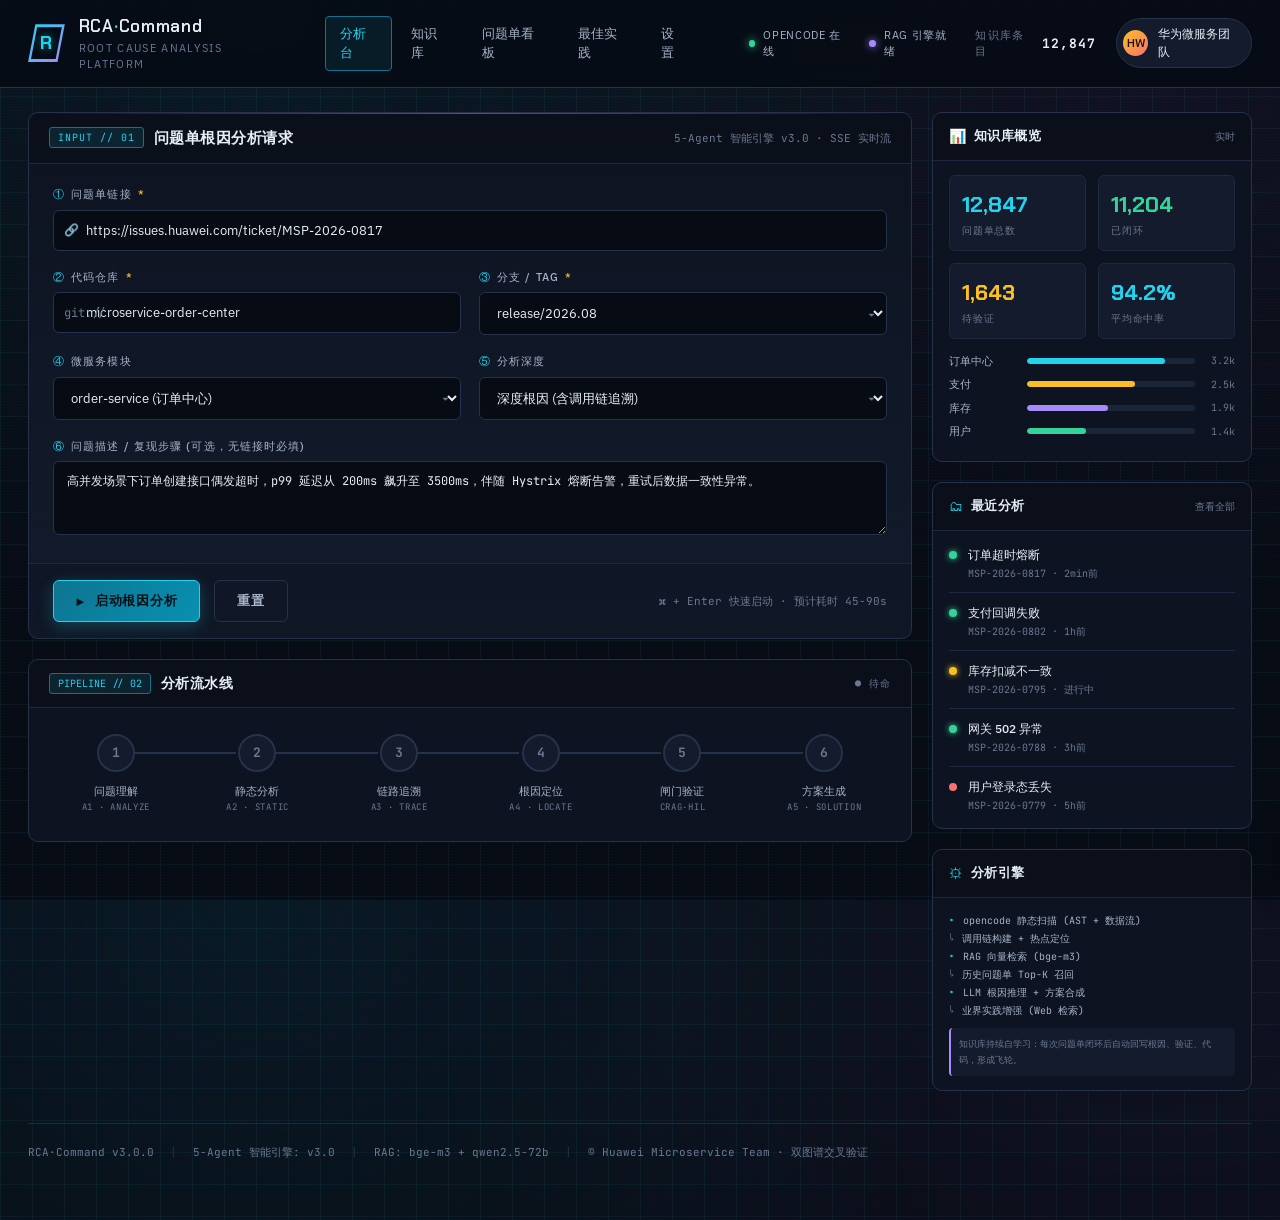
==== commit 4da507a7: "feat: 实现 5-Agent 智能引擎 v3.0 + 双图谱交叉验证 + 前端 SSE 集成 按 7 个 spec 逐个实现问题单智能根因分析平台： - Spec1 代码中文描述 (code2cn" ====
--- a/rca-command.html
+++ b/rca-command.html
@@ -462,7 +462,7 @@
     <div class="console-head">
       <span class="tag">INPUT // 01</span>
       <h2>问题单根因分析请求</h2>
-      <span class="sub">opencode + RAG pipeline v2.4</span>
+      <span class="sub">5-Agent 智能引擎 v3.0 · SSE 实时流</span>
     </div>
     <div class="console-body">
       <div class="field-grid">
@@ -540,12 +540,12 @@
       <span class="live" id="liveStatus">● 待命</span>
     </div>
     <div class="stages" id="stages">
-      <div class="stage" data-i="0"><div class="node"><span>1</span></div><div class="stage-label">拉取问题单</div><div class="stage-done-label">fetch ticket</div></div>
-      <div class="stage" data-i="1"><div class="node"><span>2</span></div><div class="stage-label">克隆代码仓</div><div class="stage-done-label">clone repo</div></div>
-      <div class="stage" data-i="2"><div class="node"><span>3</span></div><div class="stage-label">opencode 静态分析</div><div class="stage-done-label">static scan</div></div>
-      <div class="stage" data-i="3"><div class="node"><span>4</span></div><div class="stage-label">调用链追溯</div><div class="stage-done-label">trace</div></div>
-      <div class="stage" data-i="4"><div class="node"><span>5</span></div><div class="stage-label">RAG 知识匹配</div><div class="stage-done-label">rag match</div></div>
-      <div class="stage" data-i="5"><div class="node"><span>6</span></div><div class="stage-label">方案生成</div><div class="stage-done-label">solution</div></div>
+      <div class="stage" data-i="0"><div class="node"><span>1</span></div><div class="stage-label">问题理解</div><div class="stage-done-label">A1 · analyze</div></div>
+      <div class="stage" data-i="1"><div class="node"><span>2</span></div><div class="stage-label">静态分析</div><div class="stage-done-label">A2 · static</div></div>
+      <div class="stage" data-i="2"><div class="node"><span>3</span></div><div class="stage-label">链路追溯</div><div class="stage-done-label">A3 · trace</div></div>
+      <div class="stage" data-i="3"><div class="node"><span>4</span></div><div class="stage-label">根因定位</div><div class="stage-done-label">A4 · locate</div></div>
+      <div class="stage" data-i="4"><div class="node"><span>5</span></div><div class="stage-label">闸门验证</div><div class="stage-done-label">CRAG·HIL</div></div>
+      <div class="stage" data-i="5"><div class="node"><span>6</span></div><div class="stage-label">方案生成</div><div class="stage-done-label">A5 · solution</div></div>
     </div>
   </section>
 
@@ -868,13 +868,13 @@
 </div>
 
 <div class="foot">
-  <span>RCA·Command v2.4.0</span>
+  <span>RCA·Command v3.0.0</span>
   <span class="sep">|</span>
-  <span>opencode engine: 0.9.3</span>
+  <span>5-Agent 智能引擎: v3.0</span>
   <span class="sep">|</span>
   <span>RAG: bge-m3 + qwen2.5-72b</span>
   <span class="sep">|</span>
-  <span>© Huawei Microservice Team</span>
+  <span>© Huawei Microservice Team · 双图谱交叉验证</span>
 </div>
 </main>
 
@@ -889,14 +889,13 @@
 const toast=document.getElementById('toast');
 const toastMsg=document.getElementById('toastMsg');
 
-const stageNames=['拉取问题单','克隆代码仓','opencode 静态分析','调用链追溯','RAG 知识匹配','方案生成'];
 const stageLogs=[
-  '正在拉取问题单 MSP-2026-0817 ...',
-  '克隆 microservice-order-center @ release/2026.08 ...',
-  'opencode 执行 AST 分析 + 数据流追踪 ...',
-  '构建调用链，定位异常堆栈 ...',
-  'RAG 向量检索 12,847 条历史记录 ...',
-  'LLM 合成根因报告 + 修复方案 ...'
+  'A1 理解问题单，抽取症状与错误类型 ...',
+  'A2 静态分析，扫描可疑服务 ...',
+  'A3 链路追溯，定位传播路径 ...',
+  'A4 双图谱交叉验证，计算根因置信度 ...',
+  'CRAG + HIL 闸门校验 ...',
+  'A5 合成修复方案与最佳实践 ...'
 ];
 
 function showToast(msg){
@@ -915,25 +914,293 @@
   runBtn.disabled=true;
   runBtn.innerHTML='<span style="display:inline-block;animation:nspin 1s linear infinite">◐</span> 分析中...';
   results.classList.remove('show');
-  stages.forEach(s=>{s.classList.remove('done','active')});
+  stages.forEach(s=>s.classList.remove('done','active'));
   liveStatus.innerHTML='<span class="dot pulse" style="background:var(--amber);box-shadow:0 0 8px var(--amber)"></span> 分析中';
   liveStatus.style.color='var(--amber)';
 
-  for(let i=0;i<stages.length;i++){
-    stages[i].classList.add('active');
-    showToast(stageLogs[i]);
-    await new Promise(r=>setTimeout(r,1100));
+  let finished=false;
+  const finalize=(ok)=>{
+    if(finished)return;
+    finished=true;
+    if(currentES){currentES.close();currentES=null;}
+    if(currentPoll){clearTimeout(currentPoll);currentPoll=null;}
+    running=false;
+    runBtn.disabled=false;
+    runBtn.innerHTML=ok?'<span>▶</span> 重新分析':'<span>▶</span> 启动根因分析';
+  };
+  const markDone=(i)=>{
     stages[i].classList.remove('active');
     stages[i].classList.add('done');
+  };
+  const setLive=(html,color)=>{
+    liveStatus.innerHTML=html;
+    liveStatus.style.color=color;
+  };
+
+  try{
+    stages[0].classList.add('active');
+    showToast('正在提交分析请求...');
+    const resp=await fetch('/api/v1/rca/analyze',{
+      method:'POST',
+      headers:{'Content-Type':'application/json'},
+      body:JSON.stringify({
+        bug_link: ticket,
+        bug_desc: document.getElementById('desc').value.trim(),
+        repo: repo,
+        branch: document.getElementById('branch').value,
+        runtime_mode:'mock_demo'
+      })
+    });
+    if(!resp.ok)throw new Error('HTTP '+resp.status);
+    const body=await resp.json();
+    const taskId=body.task_id;
+    markDone(0);
+    showToast('任务已提交: '+taskId);
+
+    const es=new EventSource('/api/v1/rca/'+taskId+'/stream');
+    currentES=es;
+    es.onmessage=(e)=>{
+      if(finished)return;
+      let msg;
+      try{msg=JSON.parse(e.data);}catch(_){return;}
+      if(msg.type==='final'){
+        for(let i=1;i<stages.length;i++)markDone(i);
+        renderResults(msg.data,taskId);
+        setLive('<span class="dot pulse"></span> 完成','var(--green)');
+        results.classList.add('show');
+        results.scrollIntoView({behavior:'smooth',block:'start'});
+        showToast('✓ 分析完成，置信度 '+(msg.data.top3&&msg.data.top3[0]?Math.round(msg.data.top3[0].confidence*100)+'%':'N/A'));
+        finalize(true);
+      }else if(msg.type==='error'){
+        showToast('✗ 分析失败: '+(msg.data&&msg.data.message||'未知错误'));
+        finalize(false);
+      }
+    };
+    es.onerror=()=>{ if(!finished){es.close();currentES=null;pollResult(taskId,finalize,markDone,setLive);} };
+    currentPoll=setTimeout(()=>{ if(!finished){es.close();currentES=null;pollResult(taskId,finalize,markDone,setLive);} },30000);
+  }catch(err){
+    stages.forEach(s=>s.classList.remove('active'));
+    showToast('✗ 请求失败: '+err.message);
+    finalize(false);
   }
-  liveStatus.innerHTML='<span class="dot pulse"></span> 完成';
-  liveStatus.style.color='var(--green)';
-  results.classList.add('show');
-  results.scrollIntoView({behavior:'smooth',block:'start'});
-  showToast('✓ 分析完成，置信度 94.2%');
-  running=false;
-  runBtn.disabled=false;
-  runBtn.innerHTML='<span>▶</span> 重新分析';
+}
+
+let currentES=null;
+let currentPoll=null;
+
+async function pollResult(taskId,finalize,markDone,setLive){
+  for(let i=1;i<stages.length;i++){
+    stages[i].classList.add('active');
+    await new Promise(r=>setTimeout(r,900));
+    if(i===1||i===2)stages[i].classList.remove('active');
+    if(i===1||i===2)stages[i].classList.add('done');
+  }
+  try{
+    const resp=await fetch('/api/v1/rca/'+taskId);
+    if(!resp.ok)throw new Error('HTTP '+resp.status);
+    const data=await resp.json();
+    for(let i=1;i<stages.length;i++)markDone(i);
+    renderResults(data,taskId);
+    setLive('<span class="dot pulse"></span> 完成','var(--green)');
+    results.classList.add('show');
+    results.scrollIntoView({behavior:'smooth',block:'start'});
+    showToast('✓ 分析完成');
+    finalize(true);
+  }catch(err){
+    showToast('✗ 获取结果失败: '+err.message);
+    finalize(false);
+  }
+}
+
+function esc(s){
+  return String(s==null?'':s).replace(/</g,'&lt;').replace(/>/g,'&gt;');
+}
+
+function renderResults(data,taskId){
+  const gateMap={passed:'已通过',relevant:'相关',ambiguous:'模糊',irrelevant:'不相关',pending:'待确认',confirmed:'已确认',modified:'已修改',rejected:'已拒绝',skipped:'已跳过'};
+  const top3=data.top3||[];
+  const sol=data.solution||{};
+  const top=top3[0]||{};
+  const gate=data.gate_status||{};
+
+  const head=document.querySelector('.results-head');
+  if(head){
+    const h2=head.querySelector('h2');
+    if(h2)h2.textContent='分析报告 · '+(data.task_id||taskId||'N/A');
+    const conf=head.querySelector('.confidence');
+    if(conf){
+      const pct=top.confidence?Math.round(top.confidence*100)+'%':'N/A';
+      conf.textContent='置信度 '+pct;
+      conf.style.borderColor=top.confidence>=0.6?'var(--green-dim)':'var(--amber-dim)';
+      conf.style.color=top.confidence>=0.6?'var(--green)':'var(--amber)';
+      conf.style.background=top.confidence>=0.6?'rgba(52,211,153,.08)':'rgba(251,191,36,.08)';
+    }
+    const meta=head.querySelector('.meta');
+    if(meta)meta.textContent='模式: '+(data.runtime_mode||'N/A')+' · 降级: '+(data.degraded?'是':'否')+' · CRAG='+(gateMap[gate.crag]||gate.crag||'N/A')+' · HIL='+(gateMap[gate.hil]||gate.hil||'N/A');
+  }
+
+  // ---- RCA tab ----
+  const rcaPanel=document.querySelector('.tab-panel[data-panel="rca"]');
+  if(rcaPanel){
+    const summary=rcaPanel.querySelector('.rc-summary');
+    if(summary){
+      const h3=summary.querySelector('h3');
+      if(h3)h3.textContent='根因: '+(top.root_cause||'暂无根因数据');
+      const p=summary.querySelector('p');
+      if(p){
+        let txt='定位函数: '+(top.located_function||'N/A');
+        if(top.file)txt+=' · '+esc(top.file)+(top.line?' :'+top.line:'');
+        if(top.evidence_chain&&top.evidence_chain.length)p.textContent=txt;
+        else p.textContent=txt;
+      }
+      const tags=summary.querySelector('.tags');
+      if(tags){
+        tags.innerHTML='';
+        const chips=[];
+        if(data.error_type)chips.push({t:data.error_type,c:'amber'});
+        if(data.degraded)chips.push({t:'降级模式',c:'violet'});
+        (data.suspect_services||[]).slice(0,3).forEach(s=>chips.push({t:s,c:'cyan'}));
+        if(top.file)chips.push({t:esc(top.file.split('/').pop()),c:''});
+        chips.forEach(c=>{
+          const span=document.createElement('span');
+          span.className='chip'+(c.c?' '+c.c:'');
+          span.textContent=c.t;
+          tags.appendChild(span);
+        });
+      }
+    }
+
+    const cs=rcaPanel.querySelector('.call-stack');
+    if(cs&&top.evidence_chain&&top.evidence_chain.length){
+      cs.innerHTML='';
+      top.evidence_chain.forEach((line,i)=>{
+        const d=document.createElement('div');
+        d.className='stack-line'+(i===0?' culprit':'');
+        d.innerHTML='<span class="ln">→</span><span class="fn">'+esc(line)+'</span>';
+        if(i===0){
+          const b=document.createElement('span');
+          b.style.cssText='color:var(--red);font-size:9px;margin-left:12px;padding:2px 6px;background:rgba(248,113,113,.12);border-radius:3px';
+          b.textContent='⚠ TOP1';
+          d.appendChild(b);
+        }
+        cs.appendChild(d);
+      });
+    }
+
+    const grid=rcaPanel.querySelector('div[style*="grid-template-columns:repeat(2,1fr)"]');
+    if(grid){
+      grid.innerHTML='';
+      const items=top3.slice(0,4);
+      if(items.length===0){
+        const card=document.createElement('div');
+        card.className='kb-card';
+        card.style.margin='0';
+        card.innerHTML='<div class="kb-card-head"><h4>N/A</h4></div><div class="kb-card-body">无根因数据</div>';
+        grid.appendChild(card);
+      }else{
+        items.forEach((rc,i)=>{
+          const card=document.createElement('div');
+          card.className='kb-card';
+          card.style.margin='0';
+          const desc=document.createElement('div');
+          desc.className='kb-card-body';
+          desc.textContent=rc.root_cause||'未知';
+          const metaDiv=document.createElement('div');
+          metaDiv.style.cssText='font-size:10px;color:var(--txt-2);margin-top:4px;font-family:JetBrains Mono';
+          metaDiv.textContent='置信度 '+(rc.confidence*100).toFixed(1)+'% · '+(rc.file?rc.file.split('/').pop()+(rc.line?':'+rc.line:''):'');
+          desc.appendChild(metaDiv);
+          const headDiv=document.createElement('div');
+          headDiv.className='kb-card-head';
+          headDiv.innerHTML='<h4>候选根因 #'+(i+1)+'</h4>';
+          card.appendChild(headDiv);
+          card.appendChild(desc);
+          grid.appendChild(card);
+        });
+      }
+    }
+  }
+
+  // ---- KB tab ----
+  const kbPanel=document.querySelector('.tab-panel[data-panel="kb"]');
+  if(kbPanel){
+    let html='<p style="font-size:12px;color:var(--txt-2);margin-bottom:16px">症状: <b style="color:var(--txt-0)">'+esc((data.symptoms||[]).join('、')||'N/A')+'</b></p>';
+    const hist=sol.historical_cases||[];
+    if(hist.length>0){
+      hist.forEach((h,i)=>{
+        html+='<div class="kb-card"><div class="kb-card-head"><span class="kb-sim">#'+(i+1)+'</span><h4>历史相似案例</h4></div><div class="kb-card-body">'+esc(h)+'</div></div>';
+      });
+    }else{
+      html+='<div class="kb-card"><div class="kb-card-body" style="color:var(--txt-2)">暂无知识库匹配结果（mock_demo 模式，可接入 LightRAG 在线检索）</div></div>';
+    }
+    kbPanel.innerHTML=html;
+  }
+
+  // ---- BP tab ----
+  const bpPanel=document.querySelector('.tab-panel[data-panel="bp"]');
+  if(bpPanel){
+    const practices=sol.best_practices||[];
+    let html='<p style="font-size:12px;color:var(--txt-2);margin-bottom:8px">引擎推荐 <b style="color:var(--cyan)">'+practices.length+'</b> 条最佳实践。</p>';
+    if(practices.length===0){
+      html+='<div class="bp-item"><div class="bp-content"><p style="color:var(--txt-2)">暂无最佳实践（mock_demo 模式）</p></div></div>';
+    }else{
+      practices.forEach((p,i)=>{
+        html+='<div class="bp-item"><div class="bp-num">'+String(i+1).padStart(2,'0')+'</div><div class="bp-content"><h4>最佳实践 #'+(i+1)+'</h4><p>'+esc(p)+'</p></div></div>';
+      });
+    }
+    bpPanel.innerHTML=html;
+  }
+
+  // ---- Solution tab ----
+  const solPanel=document.querySelector('.tab-panel[data-panel="sol"]');
+  if(solPanel){
+    let html='';
+    if(sol.patch_suggestion){
+      html+='<div class="section-title">修复方案</div>';
+      html+='<div class="sol-block" style="grid-column:1/-1"><div class="code-block" style="white-space:pre-wrap">'+esc(sol.patch_suggestion)+'</div></div>';
+    }
+    const diffs=sol.diffs||[];
+    if(diffs.length>0){
+      html+='<div class="section-title">代码对比</div>';
+      html+='<div class="solution-grid">';
+      diffs.forEach(d=>{
+        html+='<div class="sol-block before"><h4><span class="ic">✕</span>修复前 · '+esc(d.file||'')+'</h4><div class="code-block" style="white-space:pre-wrap">'+esc(d.before||'')+'</div></div>';
+        html+='<div class="sol-block after"><h4><span class="ic">✓</span>修复后 · '+esc(d.file||'')+'</h4><div class="code-block" style="white-space:pre-wrap">'+esc(d.after||'')+'</div></div>';
+      });
+      html+='</div>';
+    }
+    const steps=sol.steps||[];
+    if(steps.length>0){
+      html+='<div class="section-title">实施步骤</div>';
+      html+='<ol class="steps">';
+      steps.forEach(s=>{
+        html+='<li><b>'+esc(s.action||'')+'</b> '+esc(s.detail||'')+'</li>';
+      });
+      html+='</ol>';
+    }
+    const tests=sol.test_cases||[];
+    if(tests.length>0){
+      html+='<div class="section-title">测试用例</div>';
+      html+='<div class="verify-grid">';
+      tests.forEach((t,i)=>{
+        html+='<div class="verify-card"><div class="v-ic">🧪</div><div class="v-t">用例 '+(i+1)+'</div><div class="v-v" style="font-size:11px;color:var(--txt-1);line-height:1.4">'+esc(t)+'</div></div>';
+      });
+      html+='</div>';
+    }
+    const verify=sol.verify_expected||{};
+    const vkeys=Object.keys(verify);
+    if(vkeys.length>0){
+      html+='<div class="section-title">验证预期</div>';
+      html+='<div class="verify-grid">';
+      vkeys.forEach(k=>{
+        html+='<div class="verify-card"><div class="v-ic">✓</div><div class="v-t">'+esc(k)+'</div><div class="v-v">'+esc(verify[k])+'</div></div>';
+      });
+      html+='</div>';
+    }
+    if(!html){
+      html='<p style="color:var(--txt-2);padding:20px">暂无方案数据（mock_demo 模式）</p>';
+    }
+    solPanel.innerHTML=html;
+  }
 }
 
 runBtn.addEventListener('click',runAnalysis);
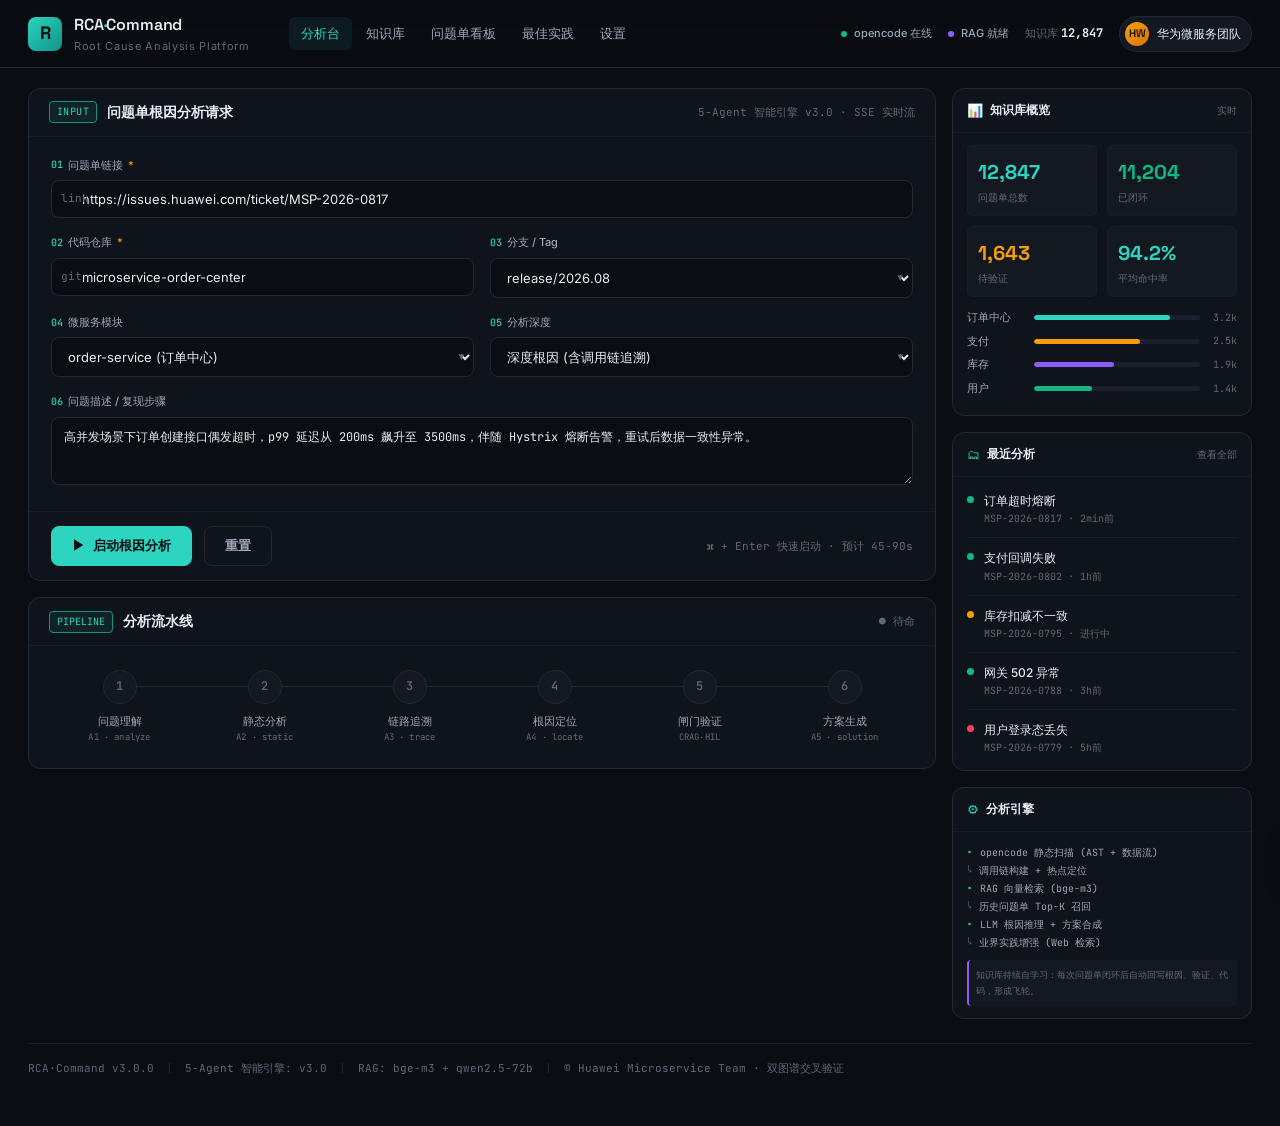
==== commit b7dd5869: "ui: 重新生成 rca-command.html 界面 (UICraft) 设计方向从"赛博朋克仪表盘"转向"精密分析工作台"： - 字体: Chakra Petch → Space Grotesk" ====
--- a/rca-command.html
+++ b/rca-command.html
@@ -6,421 +6,392 @@
 <title>RCA Command · 问题单智能根因分析平台</title>
 <link rel="preconnect" href="https://fonts.googleapis.com">
 <link rel="preconnect" href="https://fonts.gstatic.com" crossorigin>
-<link href="https://fonts.googleapis.com/css2?family=Chakra+Petch:wght@400;500;600;700&family=IBM+Plex+Sans:wght@300;400;500;600&family=JetBrains+Mono:wght@400;500;700&display=swap" rel="stylesheet">
+<link href="https://fonts.googleapis.com/css2?family=Space+Grotesk:wght@400;500;600;700&family=Inter:wght@300;400;500;600;700&family=JetBrains+Mono:wght@400;500;600&display=swap" rel="stylesheet">
 <style>
 :root{
-  --bg-0:#070b14;
-  --bg-1:#0d1320;
-  --bg-2:#131b2c;
-  --bg-3:#1a2538;
-  --border:#26324a;
-  --border-soft:#1e2840;
-  --txt-0:#e8eef7;
-  --txt-1:#a6b3c8;
-  --txt-2:#6b7891;
-  --cyan:#22d3ee;
-  --cyan-dim:#0e7490;
-  --amber:#fbbf24;
-  --amber-dim:#92400e;
-  --green:#34d399;
-  --green-dim:#065f46;
-  --red:#f87171;
-  --violet:#a78bfa;
-  --grid-line:rgba(34,211,238,.06);
-  --glow-cyan:0 0 24px rgba(34,211,238,.35);
-  --glow-amber:0 0 24px rgba(251,191,36,.3);
+  /* ---- 基底色阶 ---- */
+  --bg-0:#0a0d12;
+  --bg-1:#0f131a;
+  --bg-2:#141921;
+  --bg-3:#1a2030;
+  --border:#212836;
+  --border-soft:#181d28;
+  /* ---- 文字 ---- */
+  --txt-0:#e6ecf3;
+  --txt-1:#9ba6b8;
+  --txt-2:#5e6878;
+  /* ---- 语义色 ---- */
+  --cyan:#2dd4bf;
+  --cyan-dim:#0d9488;
+  --amber:#f59e0b;
+  --amber-dim:#b45309;
+  --green:#10b981;
+  --green-dim:#047857;
+  --red:#f43f5e;
+  --violet:#8b5cf6;
+  --grid-line:transparent;
+  --glow-cyan:0 0 0 3px rgba(45,212,191,.12);
+  --glow-amber:0 0 0 3px rgba(245,158,11,.12);
 }
 *{margin:0;padding:0;box-sizing:border-box}
 html,body{height:100%}
 body{
-  font-family:'IBM Plex Sans',sans-serif;
+  font-family:'Inter',system-ui,sans-serif;
   background:var(--bg-0);
   color:var(--txt-0);
   font-size:14px;
-  line-height:1.5;
+  line-height:1.6;
   overflow-x:hidden;
-  background-image:
-    linear-gradient(var(--grid-line) 1px,transparent 1px),
-    linear-gradient(90deg,var(--grid-line) 1px,transparent 1px),
-    radial-gradient(ellipse at 20% 0%,rgba(34,211,238,.08),transparent 50%),
-    radial-gradient(ellipse at 90% 10%,rgba(167,139,250,.06),transparent 45%);
-  background-size:32px 32px,32px 32px,100% 100%,100% 100%;
-}
-body::before{
-  content:'';position:fixed;inset:0;pointer-events:none;z-index:1;
-  background:repeating-linear-gradient(0deg,rgba(255,255,255,.012) 0 1px,transparent 1px 3px);
+  -webkit-font-smoothing:antialiased;
 }
 .mono{font-family:'JetBrains Mono',monospace}
-.display{font-family:'Chakra Petch',sans-serif;letter-spacing:.02em}
+.display{font-family:'Space Grotesk',sans-serif}
 
 /* ===== HEADER ===== */
 header{
   position:sticky;top:0;z-index:50;
-  display:flex;align-items:center;gap:24px;
-  padding:14px 28px;
-  background:rgba(7,11,20,.85);
-  backdrop-filter:blur(12px);
+  display:flex;align-items:center;gap:20px;
+  padding:12px 28px;
+  background:rgba(10,13,18,.92);
+  backdrop-filter:blur(16px);
   border-bottom:1px solid var(--border);
 }
-.brand{display:flex;align-items:center;gap:14px}
+.brand{display:flex;align-items:center;gap:12px}
 .brand-mark{
-  width:38px;height:38px;position:relative;
-  background:linear-gradient(135deg,var(--cyan),var(--violet));
-  clip-path:polygon(20% 0,100% 0,80% 100%,0 100%);
+  width:34px;height:34px;
+  background:linear-gradient(135deg,var(--cyan),var(--cyan-dim));
+  border-radius:8px;
   display:flex;align-items:center;justify-content:center;
-}
-.brand-mark::after{
-  content:'';position:absolute;inset:3px;
-  background:var(--bg-0);
-  clip-path:polygon(20% 0,100% 0,80% 100%,0 100%);
-}
-.brand-mark span{
-  position:relative;z-index:2;font-family:'Chakra Petch';font-weight:700;
-  font-size:18px;color:var(--cyan);
-  text-shadow:0 0 8px rgba(34,211,238,.6);
+  font-family:'Space Grotesk';font-weight:700;font-size:18px;color:#0a0d12;
 }
 .brand-text h1{
-  font-family:'Chakra Petch';font-weight:600;font-size:17px;letter-spacing:.04em;
+  font-family:'Space Grotesk';font-weight:600;font-size:16px;letter-spacing:-.01em;
 }
 .brand-text h1 b{color:var(--cyan)}
-.brand-text p{font-size:11px;color:var(--txt-2);letter-spacing:.12em;text-transform:uppercase}
-.header-nav{display:flex;gap:4px;margin-left:16px}
+.brand-text p{font-size:11px;color:var(--txt-2);letter-spacing:.06em}
+.header-nav{display:flex;gap:2px;margin-left:20px}
 .header-nav a{
-  padding:7px 14px;font-size:13px;color:var(--txt-1);
-  border:1px solid transparent;border-radius:4px;text-decoration:none;
-  transition:all .2s;
+  padding:6px 12px;font-size:13px;color:var(--txt-1);
+  border-radius:6px;text-decoration:none;transition:all .15s;font-weight:500;
 }
 .header-nav a:hover{color:var(--txt-0);background:var(--bg-2)}
-.header-nav a.active{color:var(--cyan);border-color:var(--cyan-dim);background:rgba(34,211,238,.08)}
+.header-nav a.active{color:var(--cyan);background:rgba(45,212,191,.08)}
 .header-spacer{flex:1}
-.status-cluster{display:flex;align-items:center;gap:20px}
+.status-cluster{display:flex;align-items:center;gap:16px}
 .status-pill{
-  display:flex;align-items:center;gap:8px;
-  font-size:11px;color:var(--txt-1);letter-spacing:.06em;text-transform:uppercase;
-}
-.dot{width:7px;height:7px;border-radius:50%;background:var(--green);box-shadow:0 0 8px var(--green)}
+  display:flex;align-items:center;gap:7px;
+  font-size:11px;color:var(--txt-1);font-weight:500;
+}
+.dot{width:6px;height:6px;border-radius:50%;background:var(--green)}
 .dot.pulse{animation:pulse 2s infinite}
-@keyframes pulse{0%,100%{opacity:1}50%{opacity:.4}}
-.kb-meter{display:flex;align-items:center;gap:10px;font-size:11px;color:var(--txt-2);text-transform:uppercase;letter-spacing:.1em}
-.kb-meter b{color:var(--txt-0);font-family:'JetBrains Mono';font-size:13px}
+@keyframes pulse{0%,100%{opacity:1}50%{opacity:.3}}
+.kb-meter{font-size:11px;color:var(--txt-2)}
+.kb-meter b{color:var(--txt-0);font-family:'JetBrains Mono';font-size:12px}
 .user-chip{
-  display:flex;align-items:center;gap:10px;padding:6px 12px 6px 6px;
-  background:var(--bg-2);border:1px solid var(--border);border-radius:30px;
+  display:flex;align-items:center;gap:8px;padding:5px 10px 5px 5px;
+  background:var(--bg-2);border:1px solid var(--border);border-radius:20px;
 }
 .avatar{
-  width:26px;height:26px;border-radius:50%;
-  background:linear-gradient(135deg,var(--amber),var(--red));
+  width:24px;height:24px;border-radius:50%;
+  background:linear-gradient(135deg,var(--amber),#d97706);
   display:flex;align-items:center;justify-content:center;
-  font-family:'Chakra Petch';font-weight:600;font-size:12px;color:#1a1206;
+  font-family:'Space Grotesk';font-weight:600;font-size:11px;color:#1a1206;
 }
 
 /* ===== LAYOUT ===== */
-main{position:relative;z-index:2;max-width:1680px;margin:0 auto;padding:24px 28px 60px}
-.layout{display:grid;grid-template-columns:1fr 320px;gap:20px;align-items:start}
+main{position:relative;z-index:2;max-width:1480px;margin:0 auto;padding:20px 28px 48px}
+.layout{display:grid;grid-template-columns:1fr 300px;gap:16px;align-items:start}
 
 /* ===== INPUT CONSOLE ===== */
 .console{
-  background:linear-gradient(180deg,var(--bg-1),var(--bg-2));
+  background:var(--bg-1);
   border:1px solid var(--border);
-  border-radius:10px;
+  border-radius:12px;
   overflow:hidden;
-  position:relative;
-}
-.console::before{
-  content:'';position:absolute;top:0;left:0;right:0;height:1px;
-  background:linear-gradient(90deg,transparent,var(--cyan),transparent);
-  opacity:.5;
 }
 .console-head{
   display:flex;align-items:center;gap:10px;
-  padding:14px 20px;border-bottom:1px solid var(--border-soft);
-  background:rgba(0,0,0,.2);
+  padding:12px 20px;border-bottom:1px solid var(--border-soft);
 }
 .console-head .tag{
   font-family:'JetBrains Mono';font-size:10px;color:var(--cyan);
-  padding:2px 8px;background:rgba(34,211,238,.1);border:1px solid var(--cyan-dim);
-  border-radius:3px;letter-spacing:.1em;
-}
-.console-head h2{font-family:'Chakra Petch';font-size:15px;font-weight:600;letter-spacing:.03em}
+  padding:2px 7px;background:rgba(45,212,191,.08);border:1px solid var(--cyan-dim);
+  border-radius:4px;letter-spacing:.04em;
+}
+.console-head h2{font-family:'Space Grotesk';font-size:14px;font-weight:600}
 .console-head .sub{font-size:11px;color:var(--txt-2);margin-left:auto;font-family:'JetBrains Mono'}
-.console-body{padding:22px 24px}
-.field-grid{display:grid;grid-template-columns:1fr 1fr;gap:18px}
-.field{display:flex;flex-direction:column;gap:7px}
+.console-body{padding:20px 22px}
+.field-grid{display:grid;grid-template-columns:1fr 1fr;gap:16px}
+.field{display:flex;flex-direction:column;gap:6px}
 .field.full{grid-column:1/-1}
 .field label{
-  font-size:11px;color:var(--txt-1);text-transform:uppercase;letter-spacing:.1em;
-  display:flex;align-items:center;gap:6px;font-weight:500;
+  font-size:11px;color:var(--txt-1);font-weight:500;
+  display:flex;align-items:center;gap:5px;
 }
 .field label .req{color:var(--amber)}
-.field label .ico{color:var(--cyan);font-family:'JetBrains Mono'}
+.field label .ico{color:var(--cyan);font-family:'JetBrains Mono';font-size:10px}
 .input-wrap{position:relative}
 .input-wrap input,.input-wrap select,.input-wrap textarea{
   width:100%;background:var(--bg-0);border:1px solid var(--border);
-  color:var(--txt-0);font-family:'IBM Plex Sans';font-size:13px;
-  padding:11px 13px;border-radius:6px;outline:none;transition:all .2s;
-}
-.input-wrap textarea{min-height:74px;resize:vertical;font-family:'JetBrains Mono';font-size:12px}
+  color:var(--txt-0);font-family:'Inter';font-size:13px;
+  padding:10px 12px;border-radius:8px;outline:none;transition:all .15s;
+}
+.input-wrap textarea{min-height:68px;resize:vertical;font-family:'JetBrains Mono';font-size:12px;line-height:1.6}
 .input-wrap input:focus,.input-wrap select:focus,.input-wrap textarea:focus{
-  border-color:var(--cyan);box-shadow:0 0 0 3px rgba(34,211,238,.12);
+  border-color:var(--cyan);box-shadow:var(--glow-cyan);
 }
 .input-wrap .prefix{
-  position:absolute;left:11px;top:50%;transform:translateY(-50%);
-  color:var(--txt-2);font-family:'JetBrains Mono';font-size:12px;pointer-events:none;
-}
-.input-wrap.with-prefix input{padding-left:32px}
-.select-chev{position:absolute;right:12px;top:50%;transform:translateY(-50%);color:var(--txt-2);pointer-events:none}
+  position:absolute;left:10px;top:50%;transform:translateY(-50%);
+  color:var(--txt-2);font-family:'JetBrains Mono';font-size:11px;pointer-events:none;
+}
+.input-wrap.with-prefix input{padding-left:30px}
+.select-chev{position:absolute;right:10px;top:50%;transform:translateY(-50%);color:var(--txt-2);pointer-events:none;font-size:11px}
 .console-foot{
-  display:flex;align-items:center;gap:14px;
-  padding:16px 24px;border-top:1px solid var(--border-soft);background:rgba(0,0,0,.15);
+  display:flex;align-items:center;gap:12px;
+  padding:14px 22px;border-top:1px solid var(--border-soft);
 }
 .btn{
-  font-family:'Chakra Petch';font-weight:600;font-size:13px;letter-spacing:.06em;
-  padding:11px 22px;border-radius:6px;border:1px solid;cursor:pointer;
-  display:inline-flex;align-items:center;gap:9px;transition:all .2s;text-transform:uppercase;
+  font-family:'Space Grotesk';font-weight:600;font-size:13px;
+  padding:10px 20px;border-radius:8px;border:1px solid;cursor:pointer;
+  display:inline-flex;align-items:center;gap:8px;transition:all .15s;
 }
 .btn-primary{
-  background:linear-gradient(135deg,var(--cyan-dim),#0891b2);
-  border-color:var(--cyan);color:#021016;
-  box-shadow:0 4px 16px rgba(34,211,238,.25);
-}
-.btn-primary:hover{box-shadow:0 6px 24px rgba(34,211,238,.4);transform:translateY(-1px)}
-.btn-primary:active{transform:translateY(0)}
-.btn-primary:disabled{opacity:.5;cursor:not-allowed;transform:none;box-shadow:none}
+  background:var(--cyan);border-color:var(--cyan);color:#0a0d12;
+}
+.btn-primary:hover{background:#5eead4;border-color:#5eead4}
+.btn-primary:disabled{opacity:.4;cursor:not-allowed}
 .btn-ghost{background:transparent;border-color:var(--border);color:var(--txt-1)}
 .btn-ghost:hover{border-color:var(--txt-2);color:var(--txt-0)}
-.console-foot .hint{font-size:11px;color:var(--txt-2);font-family:'JetBrains Mono';margin-left:auto;display:flex;align-items:center;gap:6px}
+.console-foot .hint{font-size:11px;color:var(--txt-2);font-family:'JetBrains Mono';margin-left:auto}
 
 /* ===== PIPELINE ===== */
 .pipeline{
-  margin-top:20px;background:var(--bg-1);border:1px solid var(--border);
-  border-radius:10px;overflow:hidden;
-}
-.pipeline-head{display:flex;align-items:center;gap:10px;padding:13px 20px;border-bottom:1px solid var(--border-soft);background:rgba(0,0,0,.2)}
-.pipeline-head h2{font-family:'Chakra Petch';font-size:14px;font-weight:600;letter-spacing:.03em}
-.pipeline-head .live{margin-left:auto;display:flex;align-items:center;gap:7px;font-size:10px;color:var(--txt-2);font-family:'JetBrains Mono';text-transform:uppercase;letter-spacing:.1em}
+  margin-top:16px;background:var(--bg-1);border:1px solid var(--border);
+  border-radius:12px;overflow:hidden;
+}
+.pipeline-head{display:flex;align-items:center;gap:10px;padding:12px 20px;border-bottom:1px solid var(--border-soft)}
+.pipeline-head h2{font-family:'Space Grotesk';font-size:14px;font-weight:600}
+.pipeline-head .live{margin-left:auto;display:flex;align-items:center;gap:6px;font-size:11px;color:var(--txt-2);font-family:'JetBrains Mono'}
 .stages{
   display:grid;grid-template-columns:repeat(6,1fr);
-  padding:26px 20px;gap:8px;position:relative;
-}
-.stage{
-  position:relative;text-align:center;
-}
+  padding:24px 20px;gap:4px;position:relative;
+}
+.stage{position:relative;text-align:center}
 .stage:not(:last-child)::after{
-  content:'';position:absolute;top:18px;left:60%;right:-40%;height:2px;
-  background:var(--border);z-index:0;
+  content:'';position:absolute;top:16px;left:58%;right:-42%;height:1.5px;
+  background:var(--border);z-index:0;transition:background .3s;
 }
 .stage:not(:last-child).done::after{background:var(--green)}
 .stage:not(:last-child).active::after{background:linear-gradient(90deg,var(--cyan),var(--border))}
 .node{
-  width:38px;height:38px;margin:0 auto 12px;border-radius:50%;
-  background:var(--bg-2);border:2px solid var(--border);
+  width:34px;height:34px;margin:0 auto 10px;border-radius:50%;
+  background:var(--bg-2);border:1.5px solid var(--border);
   display:flex;align-items:center;justify-content:center;
-  position:relative;z-index:2;transition:all .4s;
-  font-family:'JetBrains Mono';font-size:13px;font-weight:700;color:var(--txt-2);
-}
-.stage.done .node{border-color:var(--green);color:var(--green);background:rgba(52,211,153,.08)}
-.stage.done .node::after{content:'✓';position:absolute;font-size:15px}
+  position:relative;z-index:2;transition:all .3s;
+  font-family:'JetBrains Mono';font-size:12px;font-weight:600;color:var(--txt-2);
+}
+.stage.done .node{border-color:var(--green);color:var(--green);background:rgba(16,185,129,.06)}
+.stage.done .node::after{content:'✓';position:absolute;font-size:13px}
 .stage.done .node span{display:none}
 .stage.active .node{
   border-color:var(--cyan);color:var(--cyan);
   box-shadow:var(--glow-cyan);
-  animation:nspin 1.2s linear infinite;
-}
-@keyframes nspin{0%{box-shadow:0 0 0 0 rgba(34,211,238,.4)}100%{box-shadow:0 0 0 12px rgba(34,211,238,0)}}
+  animation:nspin 1.5s ease-in-out infinite;
+}
+@keyframes nspin{0%,100%{box-shadow:0 0 0 0 rgba(45,212,191,.2)}50%{box-shadow:0 0 0 8px rgba(45,212,191,0)}}
 .stage-label{font-size:11px;color:var(--txt-1);font-weight:500;line-height:1.3}
 .stage.active .stage-label{color:var(--cyan)}
-.stage-done-label{font-size:9px;color:var(--txt-2);font-family:'JetBrains Mono';margin-top:3px;text-transform:uppercase;letter-spacing:.08em}
-.stage.active .stage-done-label{color:var(--cyan);opacity:.7}
+.stage-done-label{font-size:9px;color:var(--txt-2);font-family:'JetBrains Mono';margin-top:2px;letter-spacing:.02em}
+.stage.active .stage-done-label{color:var(--cyan);opacity:.6}
 
 /* ===== RESULTS ===== */
 .results{
-  margin-top:20px;background:var(--bg-1);border:1px solid var(--border);
-  border-radius:10px;overflow:hidden;display:none;
-}
-.results.show{display:block;animation:fadeUp .5s ease}
-@keyframes fadeUp{from{opacity:0;transform:translateY(12px)}to{opacity:1;transform:none}}
-.results-head{display:flex;align-items:center;gap:14px;padding:14px 20px;border-bottom:1px solid var(--border-soft);background:rgba(0,0,0,.2)}
+  margin-top:16px;background:var(--bg-1);border:1px solid var(--border);
+  border-radius:12px;overflow:hidden;display:none;
+}
+.results.show{display:block;animation:fadeUp .4s ease}
+@keyframes fadeUp{from{opacity:0;transform:translateY(8px)}to{opacity:1;transform:none}}
+.results-head{display:flex;align-items:center;gap:12px;padding:12px 20px;border-bottom:1px solid var(--border-soft)}
 .results-head .confidence{
-  display:flex;align-items:center;gap:8px;font-size:11px;font-family:'JetBrains Mono';
-  padding:4px 10px;border-radius:4px;border:1px solid var(--green-dim);background:rgba(52,211,153,.08);color:var(--green)
+  display:flex;align-items:center;gap:6px;font-size:11px;font-family:'JetBrains Mono';font-weight:600;
+  padding:3px 8px;border-radius:5px;border:1px solid var(--green-dim);background:rgba(16,185,129,.06);color:var(--green)
 }
 .results-head .meta{font-size:11px;color:var(--txt-2);font-family:'JetBrains Mono';margin-left:auto}
-.tabs{display:flex;border-bottom:1px solid var(--border-soft);background:var(--bg-2);overflow-x:auto}
+.tabs{display:flex;border-bottom:1px solid var(--border-soft);overflow-x:auto}
 .tab{
-  padding:13px 20px;font-family:'Chakra Petch';font-size:13px;font-weight:500;
+  padding:11px 18px;font-family:'Space Grotesk';font-size:13px;font-weight:500;
   color:var(--txt-1);cursor:pointer;border-bottom:2px solid transparent;
-  display:flex;align-items:center;gap:8px;white-space:nowrap;transition:all .2s;
-  letter-spacing:.03em;
+  display:flex;align-items:center;gap:7px;white-space:nowrap;transition:all .15s;
 }
 .tab:hover{color:var(--txt-0)}
 .tab.active{color:var(--cyan);border-bottom-color:var(--cyan)}
 .tab .badge{
-  font-family:'JetBrains Mono';font-size:10px;padding:1px 6px;border-radius:10px;
+  font-family:'JetBrains Mono';font-size:10px;padding:1px 5px;border-radius:8px;
   background:var(--bg-3);color:var(--txt-1);
 }
 .tab.active .badge{background:var(--cyan-dim);color:var(--cyan)}
-.tab-panels{padding:24px}
+.tab-panels{padding:22px}
 .tab-panel{display:none}
-.tab-panel.active{display:block;animation:fadeUp .4s ease}
+.tab-panel.active{display:block;animation:fadeUp .3s ease}
 
 /* Root cause */
 .rc-summary{
-  display:grid;grid-template-columns:auto 1fr;gap:16px;align-items:start;
-  padding:18px;background:var(--bg-2);border:1px solid var(--border);border-left:3px solid var(--amber);border-radius:8px;margin-bottom:20px;
+  display:grid;grid-template-columns:auto 1fr;gap:14px;align-items:start;
+  padding:16px;background:var(--bg-2);border:1px solid var(--border);border-left:3px solid var(--amber);border-radius:8px;margin-bottom:18px;
 }
 .rc-summary .ico{
-  width:42px;height:42px;border-radius:8px;background:rgba(251,191,36,.1);
-  display:flex;align-items:center;justify-content:center;font-size:20px;
-}
-.rc-summary h3{font-family:'Chakra Petch';font-size:15px;margin-bottom:6px}
+  width:38px;height:38px;border-radius:8px;background:rgba(245,158,11,.08);
+  display:flex;align-items:center;justify-content:center;font-size:18px;
+}
+.rc-summary h3{font-family:'Space Grotesk';font-size:14px;margin-bottom:5px;font-weight:600}
 .rc-summary p{font-size:13px;color:var(--txt-1);line-height:1.6}
-.rc-summary .tags{display:flex;gap:6px;flex-wrap:wrap;margin-top:10px}
-.chip{font-family:'JetBrains Mono';font-size:10px;padding:3px 8px;border-radius:3px;background:var(--bg-3);border:1px solid var(--border);color:var(--txt-1)}
-.chip.amber{color:var(--amber);border-color:var(--amber-dim);background:rgba(251,191,36,.08)}
-.chip.cyan{color:var(--cyan);border-color:var(--cyan-dim);background:rgba(34,211,238,.08)}
-.chip.violet{color:var(--violet);border-color:#6d28d9;background:rgba(167,139,250,.08)}
-
-.section-title{display:flex;align-items:center;gap:10px;margin:22px 0 12px;font-family:'Chakra Petch';font-size:13px;font-weight:600;letter-spacing:.04em;text-transform:uppercase;color:var(--txt-1)}
-.section-title::before{content:'';width:3px;height:14px;background:var(--cyan);border-radius:2px}
-.section-title .count{font-family:'JetBrains Mono';font-size:11px;color:var(--txt-2);font-weight:400;margin-left:auto;text-transform:none}
+.rc-summary .tags{display:flex;gap:5px;flex-wrap:wrap;margin-top:8px}
+.chip{font-family:'JetBrains Mono';font-size:10px;padding:2px 7px;border-radius:4px;background:var(--bg-3);border:1px solid var(--border);color:var(--txt-1)}
+.chip.amber{color:var(--amber);border-color:var(--amber-dim);background:rgba(245,158,11,.06)}
+.chip.cyan{color:var(--cyan);border-color:var(--cyan-dim);background:rgba(45,212,191,.06)}
+.chip.violet{color:var(--violet);border-color:#6d28d9;background:rgba(139,92,246,.06)}
+
+.section-title{display:flex;align-items:center;gap:8px;margin:18px 0 10px;font-family:'Space Grotesk';font-size:12px;font-weight:600;color:var(--txt-1)}
+.section-title::before{content:'';width:2.5px;height:13px;background:var(--cyan);border-radius:2px}
+.section-title .count{font-family:'JetBrains Mono';font-size:10px;color:var(--txt-2);font-weight:400;margin-left:auto}
 
 .call-stack{font-family:'JetBrains Mono';font-size:12px;background:var(--bg-0);border:1px solid var(--border);border-radius:8px;overflow:hidden}
-.stack-line{display:flex;gap:0;padding:9px 14px;border-bottom:1px solid var(--border-soft);align-items:center}
+.stack-line{display:flex;gap:0;padding:8px 12px;border-bottom:1px solid var(--border-soft);align-items:center}
 .stack-line:last-child{border-bottom:none}
-.stack-line .ln{color:var(--txt-2);width:30px;flex-shrink:0}
+.stack-line .ln{color:var(--txt-2);width:24px;flex-shrink:0}
 .stack-line .fn{color:var(--cyan)}
 .stack-line .file{color:var(--txt-1);margin-left:auto;font-size:11px}
-.stack-line.culprit{background:rgba(248,113,113,.08);border-left:3px solid var(--red);padding-left:11px}
+.stack-line.culprit{background:rgba(244,63,94,.05);border-left:2px solid var(--red);padding-left:10px}
 .stack-line.culprit .fn{color:var(--red)}
-.stack-line.culprit::after{content:'⚠ CULPRIT';color:var(--red);font-size:9px;margin-left:12px;padding:2px 6px;background:rgba(248,113,113,.12);border-radius:3px}
+.stack-line.culprit::after{content:'⚠ CULPRIT';color:var(--red);font-size:9px;margin-left:10px;padding:1px 5px;background:rgba(244,63,94,.08);border-radius:3px}
 
 /* KB matches */
 .kb-card{
   background:var(--bg-2);border:1px solid var(--border);border-radius:8px;
-  padding:16px;margin-bottom:14px;transition:all .2s;position:relative;
-}
-.kb-card:hover{border-color:var(--cyan-dim);transform:translateX(3px)}
-.kb-card::before{content:'';position:absolute;left:0;top:14px;bottom:14px;width:3px;background:var(--violet);border-radius:2px}
-.kb-card-head{display:flex;align-items:center;gap:10px;margin-bottom:10px;padding-left:10px}
+  padding:14px;margin-bottom:12px;transition:all .15s;position:relative;
+}
+.kb-card:hover{border-color:var(--cyan-dim)}
+.kb-card::before{content:'';position:absolute;left:0;top:12px;bottom:12px;width:2.5px;background:var(--violet);border-radius:2px}
+.kb-card-head{display:flex;align-items:center;gap:8px;margin-bottom:8px;padding-left:10px}
 .kb-sim{
-  font-family:'JetBrains Mono';font-size:11px;font-weight:700;
-  padding:3px 8px;border-radius:4px;color:var(--green);
-  background:rgba(52,211,153,.12);border:1px solid var(--green-dim);
-}
-.kb-sim.med{color:var(--amber);background:rgba(251,191,36,.1);border-color:var(--amber-dim)}
+  font-family:'JetBrains Mono';font-size:11px;font-weight:600;
+  padding:2px 7px;border-radius:4px;color:var(--green);
+  background:rgba(16,185,129,.08);border:1px solid var(--green-dim);
+}
+.kb-sim.med{color:var(--amber);background:rgba(245,158,11,.06);border-color:var(--amber-dim)}
 .kb-card h4{font-size:13px;font-weight:600;flex:1}
 .kb-card .tid{font-family:'JetBrains Mono';font-size:10px;color:var(--txt-2)}
 .kb-card-body{padding-left:10px;font-size:12px;color:var(--txt-1);line-height:1.6}
-.kb-card-body .label{color:var(--cyan);font-family:'JetBrains Mono';font-size:10px;text-transform:uppercase;letter-spacing:.08em;margin-top:8px;display:block}
-.kb-card-body code{font-family:'JetBrains Mono';font-size:11px;color:var(--amber);background:rgba(251,191,36,.08);padding:1px 5px;border-radius:3px}
+.kb-card-body .label{color:var(--cyan);font-family:'JetBrains Mono';font-size:10px;margin-top:6px;display:block}
+.kb-card-body code{font-family:'JetBrains Mono';font-size:11px;color:var(--amber);background:rgba(245,158,11,.06);padding:1px 4px;border-radius:3px}
 
 /* best practices */
-.bp-item{display:flex;gap:14px;padding:14px 0;border-bottom:1px solid var(--border-soft)}
+.bp-item{display:flex;gap:12px;padding:12px 0;border-bottom:1px solid var(--border-soft)}
 .bp-item:last-child{border-bottom:none}
-.bp-num{font-family:'Chakra Petch';font-size:22px;font-weight:700;color:var(--cyan);opacity:.5;flex-shrink:0;width:34px}
-.bp-content h4{font-size:13px;font-weight:600;margin-bottom:5px}
+.bp-num{font-family:'Space Grotesk';font-size:20px;font-weight:700;color:var(--cyan);opacity:.4;flex-shrink:0;width:30px}
+.bp-content h4{font-size:13px;font-weight:600;margin-bottom:4px}
 .bp-content p{font-size:12px;color:var(--txt-1);line-height:1.6}
-.bp-content .src{font-family:'JetBrains Mono';font-size:10px;color:var(--txt-2);margin-top:6px}
+.bp-content .src{font-family:'JetBrains Mono';font-size:10px;color:var(--txt-2);margin-top:5px}
 
 /* design solution */
-.solution-grid{display:grid;grid-template-columns:1fr 1fr;gap:16px;margin-bottom:18px}
-.sol-block{background:var(--bg-2);border:1px solid var(--border);border-radius:8px;padding:16px}
-.sol-block h4{font-family:'Chakra Petch';font-size:13px;margin-bottom:10px;display:flex;align-items:center;gap:8px}
-.sol-block h4 .ic{width:20px;height:20px;border-radius:4px;display:flex;align-items:center;justify-content:center;font-size:11px}
-.sol-block.before h4 .ic{background:rgba(248,113,113,.15);color:var(--red)}
-.sol-block.after h4 .ic{background:rgba(52,211,153,.15);color:var(--green)}
-.code-block{font-family:'JetBrains Mono';font-size:11.5px;background:var(--bg-0);border:1px solid var(--border-soft);border-radius:6px;padding:12px;overflow-x:auto;line-height:1.7;color:var(--txt-1)}
+.solution-grid{display:grid;grid-template-columns:1fr 1fr;gap:14px;margin-bottom:16px}
+.sol-block{background:var(--bg-2);border:1px solid var(--border);border-radius:8px;padding:14px}
+.sol-block h4{font-family:'Space Grotesk';font-size:12px;margin-bottom:8px;display:flex;align-items:center;gap:6px}
+.sol-block h4 .ic{width:18px;height:18px;border-radius:4px;display:flex;align-items:center;justify-content:center;font-size:10px}
+.sol-block.before h4 .ic{background:rgba(244,63,94,.1);color:var(--red)}
+.sol-block.after h4 .ic{background:rgba(16,185,129,.1);color:var(--green)}
+.code-block{font-family:'JetBrains Mono';font-size:11.5px;background:var(--bg-0);border:1px solid var(--border-soft);border-radius:6px;padding:10px;overflow-x:auto;line-height:1.7;color:var(--txt-1)}
 .code-block .kw{color:var(--violet)}
 .code-block .fn{color:var(--cyan)}
 .code-block .str{color:var(--green)}
 .code-block .com{color:var(--txt-2);font-style:italic}
 .code-block .num{color:var(--amber)}
-.code-block .del{background:rgba(248,113,113,.12);display:block;margin:0 -12px;padding:0 12px}
-.code-block .add{background:rgba(52,211,153,.1);display:block;margin:0 -12px;padding:0 12px}
+.code-block .del{background:rgba(244,63,94,.08);display:block;margin:0 -10px;padding:0 10px}
+.code-block .add{background:rgba(16,185,129,.06);display:block;margin:0 -10px;padding:0 10px}
 .steps{list-style:none;counter-reset:step}
-.steps li{counter-increment:step;padding:10px 0 10px 38px;position:relative;font-size:13px;color:var(--txt-1);border-bottom:1px solid var(--border-soft)}
+.steps li{counter-increment:step;padding:9px 0 9px 34px;position:relative;font-size:13px;color:var(--txt-1);border-bottom:1px solid var(--border-soft)}
 .steps li:last-child{border-bottom:none}
 .steps li::before{
-  content:counter(step);position:absolute;left:0;top:8px;
-  width:24px;height:24px;border-radius:50%;background:var(--cyan-dim);
-  color:var(--cyan);font-family:'Chakra Petch';font-weight:600;font-size:12px;
+  content:counter(step);position:absolute;left:0;top:7px;
+  width:22px;height:22px;border-radius:50%;background:rgba(45,212,191,.1);
+  color:var(--cyan);font-family:'Space Grotesk';font-weight:600;font-size:11px;
   display:flex;align-items:center;justify-content:center;
 }
 .steps li b{color:var(--txt-0)}
-.verify-grid{display:grid;grid-template-columns:repeat(3,1fr);gap:12px;margin-top:14px}
-.verify-card{background:var(--bg-2);border:1px solid var(--border);border-radius:6px;padding:12px;text-align:center}
-.verify-card .v-ic{font-size:18px;margin-bottom:6px}
-.verify-card .v-t{font-size:11px;color:var(--txt-2);text-transform:uppercase;letter-spacing:.06em}
-.verify-card .v-v{font-family:'JetBrains Mono';font-size:14px;color:var(--green);margin-top:4px}
+.verify-grid{display:grid;grid-template-columns:repeat(3,1fr);gap:10px;margin-top:12px}
+.verify-card{background:var(--bg-2);border:1px solid var(--border);border-radius:6px;padding:10px;text-align:center}
+.verify-card .v-ic{font-size:16px;margin-bottom:4px}
+.verify-card .v-t{font-size:10px;color:var(--txt-2);text-transform:uppercase;letter-spacing:.04em}
+.verify-card .v-v{font-family:'JetBrains Mono';font-size:13px;color:var(--green);margin-top:3px}
 
 /* ===== SIDEBAR ===== */
-.sidebar{display:flex;flex-direction:column;gap:20px;position:sticky;top:80px}
-.side-card{background:var(--bg-1);border:1px solid var(--border);border-radius:10px;overflow:hidden}
-.side-head{display:flex;align-items:center;gap:8px;padding:13px 16px;border-bottom:1px solid var(--border-soft);background:rgba(0,0,0,.2)}
-.side-head h3{font-family:'Chakra Petch';font-size:13px;font-weight:600;letter-spacing:.03em}
-.side-head .ic{color:var(--cyan);font-family:'JetBrains Mono';font-size:14px}
+.sidebar{display:flex;flex-direction:column;gap:16px;position:sticky;top:72px}
+.side-card{background:var(--bg-1);border:1px solid var(--border);border-radius:12px;overflow:hidden}
+.side-head{display:flex;align-items:center;gap:7px;padding:11px 14px;border-bottom:1px solid var(--border-soft)}
+.side-head h3{font-family:'Space Grotesk';font-size:12px;font-weight:600}
+.side-head .ic{color:var(--cyan);font-size:13px}
 .side-head .more{margin-left:auto;font-size:10px;color:var(--txt-2);font-family:'JetBrains Mono'}
-.side-body{padding:14px 16px}
-
-.kb-stats{display:grid;grid-template-columns:1fr 1fr;gap:12px}
-.kb-stat{padding:12px;background:var(--bg-2);border:1px solid var(--border-soft);border-radius:6px}
-.kb-stat .num{font-family:'Chakra Petch';font-size:22px;font-weight:700;color:var(--cyan)}
+.side-body{padding:12px 14px}
+
+.kb-stats{display:grid;grid-template-columns:1fr 1fr;gap:10px}
+.kb-stat{padding:10px;background:var(--bg-2);border:1px solid var(--border-soft);border-radius:6px}
+.kb-stat .num{font-family:'Space Grotesk';font-size:20px;font-weight:700;color:var(--cyan)}
 .kb-stat .num.amber{color:var(--amber)}
 .kb-stat .num.green{color:var(--green)}
-.kb-stat .lbl{font-size:10px;color:var(--txt-2);text-transform:uppercase;letter-spacing:.08em;margin-top:2px}
-.kb-dist{margin-top:14px}
-.kb-dist .row{display:flex;align-items:center;gap:8px;font-size:11px;margin-bottom:7px}
-.kb-dist .row .name{width:70px;color:var(--txt-1)}
-.kb-dist .row .bar{flex:1;height:6px;background:var(--bg-3);border-radius:3px;overflow:hidden}
+.kb-stat .lbl{font-size:10px;color:var(--txt-2);margin-top:1px}
+.kb-dist{margin-top:12px}
+.kb-dist .row{display:flex;align-items:center;gap:7px;font-size:11px;margin-bottom:6px}
+.kb-dist .row .name{width:60px;color:var(--txt-1)}
+.kb-dist .row .bar{flex:1;height:5px;background:var(--bg-3);border-radius:3px;overflow:hidden}
 .kb-dist .row .bar i{display:block;height:100%;border-radius:3px;background:var(--cyan)}
-.kb-dist .row .val{font-family:'JetBrains Mono';font-size:10px;color:var(--txt-2);width:32px;text-align:right}
-
-.history-item{display:flex;gap:11px;padding:11px 0;border-bottom:1px solid var(--border-soft);cursor:pointer;transition:all .2s}
+.kb-dist .row .val{font-family:'JetBrains Mono';font-size:10px;color:var(--txt-2);width:30px;text-align:right}
+
+.history-item{display:flex;gap:10px;padding:10px 0;border-bottom:1px solid var(--border-soft);cursor:pointer;transition:all .15s}
 .history-item:last-child{border-bottom:none}
-.history-item:hover{padding-left:4px}
-.h-status{width:8px;height:8px;border-radius:50%;margin-top:5px;flex-shrink:0}
-.h-status.resolved{background:var(--green);box-shadow:0 0 6px var(--green)}
-.h-status.analyzing{background:var(--amber);box-shadow:0 0 6px var(--amber)}
+.history-item:hover{padding-left:3px}
+.h-status{width:7px;height:7px;border-radius:50%;margin-top:5px;flex-shrink:0}
+.h-status.resolved{background:var(--green)}
+.h-status.analyzing{background:var(--amber);animation:pulse 2s infinite}
 .h-status.open{background:var(--red)}
 .h-info{flex:1;min-width:0}
 .h-info .t{font-size:12px;font-weight:500;white-space:nowrap;overflow:hidden;text-overflow:ellipsis}
-.h-info .m{font-size:10px;color:var(--txt-2);font-family:'JetBrains Mono';margin-top:2px}
+.h-info .m{font-size:10px;color:var(--txt-2);font-family:'JetBrains Mono';margin-top:1px}
 
 .flow-mini{font-family:'JetBrains Mono';font-size:10px;color:var(--txt-1);line-height:1.8}
-.flow-mini .step{display:flex;gap:8px;align-items:flex-start}
+.flow-mini .step{display:flex;gap:7px;align-items:flex-start}
 .flow-mini .step .n{color:var(--cyan);flex-shrink:0}
 .flow-mini .step .arr{color:var(--txt-2)}
-.flow-mini .note{color:var(--txt-2);font-size:9px;margin-top:8px;padding:8px;background:var(--bg-2);border-radius:4px;border-left:2px solid var(--violet)}
+.flow-mini .note{color:var(--txt-2);font-size:9px;margin-top:8px;padding:7px;background:var(--bg-2);border-radius:4px;border-left:2px solid var(--violet)}
 
 /* footer */
-.foot{margin-top:32px;padding-top:20px;border-top:1px solid var(--border-soft);display:flex;align-items:center;gap:16px;font-size:11px;color:var(--txt-2);font-family:'JetBrains Mono'}
+.foot{margin-top:24px;padding-top:16px;border-top:1px solid var(--border-soft);display:flex;align-items:center;gap:12px;font-size:11px;color:var(--txt-2);font-family:'JetBrains Mono'}
 .foot .sep{color:var(--border)}
 
 /* toast */
 .toast{
-  position:fixed;bottom:24px;right:24px;z-index:100;
+  position:fixed;bottom:20px;right:20px;z-index:100;
   background:var(--bg-2);border:1px solid var(--cyan-dim);border-left:3px solid var(--cyan);
-  padding:13px 18px;border-radius:6px;font-size:12px;
-  box-shadow:0 8px 30px rgba(0,0,0,.5);
-  display:flex;align-items:center;gap:10px;
-  transform:translateX(120%);transition:transform .4s cubic-bezier(.4,0,.2,1);
+  padding:11px 16px;border-radius:8px;font-size:12px;
+  box-shadow:0 6px 20px rgba(0,0,0,.4);
+  display:flex;align-items:center;gap:9px;
+  transform:translateX(120%);transition:transform .3s cubic-bezier(.4,0,.2,1);
 }
 .toast.show{transform:none}
-.toast .ti{color:var(--cyan);font-size:16px}
+.toast .ti{color:var(--cyan);font-size:14px}
 
 /* responsive */
-@media(max-width:1200px){
+@media(max-width:1100px){
   .layout{grid-template-columns:1fr}
   .sidebar{position:static;flex-direction:row;flex-wrap:wrap}
-  .side-card{flex:1;min-width:280px}
-}
-@media(max-width:760px){
+  .side-card{flex:1;min-width:260px}
+}
+@media(max-width:720px){
   .field-grid{grid-template-columns:1fr}
-  .stages{grid-template-columns:repeat(3,1fr);gap:24px 8px}
+  .stages{grid-template-columns:repeat(3,1fr);gap:20px 8px}
   .solution-grid{grid-template-columns:1fr}
   .verify-grid{grid-template-columns:1fr}
   .header-nav{display:none}
-  main{padding:16px}
+  main{padding:14px}
 }
 </style>
 </head>
@@ -428,7 +399,7 @@
 
 <header>
   <div class="brand">
-    <div class="brand-mark"><span>R</span></div>
+    <div class="brand-mark">R</div>
     <div class="brand-text">
       <h1>RCA<b>·</b>Command</h1>
       <p>Root Cause Analysis Platform</p>
@@ -444,8 +415,8 @@
   <div class="header-spacer"></div>
   <div class="status-cluster">
     <div class="status-pill"><span class="dot pulse"></span>opencode 在线</div>
-    <div class="status-pill"><span class="dot pulse" style="background:var(--violet);box-shadow:0 0 8px var(--violet)"></span>RAG 引擎就绪</div>
-    <div class="kb-meter">知识库条目 <b>12,847</b></div>
+    <div class="status-pill"><span class="dot pulse" style="background:var(--violet)"></span>RAG 就绪</div>
+    <div class="kb-meter">知识库 <b>12,847</b></div>
     <div class="user-chip">
       <div class="avatar">HW</div>
       <span style="font-size:12px">华为微服务团队</span>
@@ -460,28 +431,28 @@
   <!-- ===== INPUT CONSOLE ===== -->
   <section class="console">
     <div class="console-head">
-      <span class="tag">INPUT // 01</span>
+      <span class="tag">INPUT</span>
       <h2>问题单根因分析请求</h2>
       <span class="sub">5-Agent 智能引擎 v3.0 · SSE 实时流</span>
     </div>
     <div class="console-body">
       <div class="field-grid">
         <div class="field full">
-          <label><span class="ico">①</span>问题单链接 <span class="req">*</span></label>
+          <label><span class="ico">01</span>问题单链接 <span class="req">*</span></label>
           <div class="input-wrap with-prefix">
-            <span class="prefix">🔗</span>
+            <span class="prefix">link</span>
             <input type="text" id="ticketUrl" placeholder="https://issues.huawei.com/ticket/MSP-2026-0817" value="https://issues.huawei.com/ticket/MSP-2026-0817">
           </div>
         </div>
         <div class="field">
-          <label><span class="ico">②</span>代码仓库 <span class="req">*</span></label>
+          <label><span class="ico">02</span>代码仓库 <span class="req">*</span></label>
           <div class="input-wrap with-prefix">
-            <span class="prefix">git://</span>
+            <span class="prefix">git</span>
             <input type="text" id="repoUrl" placeholder="microservice-order-center" value="microservice-order-center">
           </div>
         </div>
         <div class="field">
-          <label><span class="ico">③</span>分支 / Tag <span class="req">*</span></label>
+          <label><span class="ico">03</span>分支 / Tag</label>
           <div class="input-wrap">
             <select id="branch">
               <option>release/2026.08</option>
@@ -493,7 +464,7 @@
           </div>
         </div>
         <div class="field">
-          <label><span class="ico">④</span>微服务模块</label>
+          <label><span class="ico">04</span>微服务模块</label>
           <div class="input-wrap">
             <select id="module">
               <option>order-service (订单中心)</option>
@@ -505,7 +476,7 @@
           </div>
         </div>
         <div class="field">
-          <label><span class="ico">⑤</span>分析深度</label>
+          <label><span class="ico">05</span>分析深度</label>
           <div class="input-wrap">
             <select id="depth">
               <option>深度根因 (含调用链追溯)</option>
@@ -516,9 +487,9 @@
           </div>
         </div>
         <div class="field full">
-          <label><span class="ico">⑥</span>问题描述 / 复现步骤 (可选，无链接时必填)</label>
+          <label><span class="ico">06</span>问题描述 / 复现步骤</label>
           <div class="input-wrap">
-            <textarea id="desc" placeholder="例如：高并发场景下订单创建接口偶发超时，p99 延迟从 200ms 飙升至 3500ms，伴随 Hystrix 熔断告警...">高并发场景下订单创建接口偶发超时，p99 延迟从 200ms 飙升至 3500ms，伴随 Hystrix 熔断告警，重试后数据一致性异常。</textarea>
+            <textarea id="desc" placeholder="例如：高并发场景下订单创建接口偶发超时，p99 延迟从 200ms 飙升至 3500ms...">高并发场景下订单创建接口偶发超时，p99 延迟从 200ms 飙升至 3500ms，伴随 Hystrix 熔断告警，重试后数据一致性异常。</textarea>
           </div>
         </div>
       </div>
@@ -528,14 +499,14 @@
         <span>▶</span> 启动根因分析
       </button>
       <button class="btn btn-ghost" id="resetBtn">重置</button>
-      <span class="hint">⌘ + Enter 快速启动 · 预计耗时 45-90s</span>
+      <span class="hint">⌘ + Enter 快速启动 · 预计 45-90s</span>
     </div>
   </section>
 
   <!-- ===== PIPELINE ===== -->
   <section class="pipeline">
     <div class="pipeline-head">
-      <span class="tag" style="font-family:'JetBrains Mono';font-size:10px;color:var(--cyan);padding:2px 8px;background:rgba(34,211,238,.1);border:1px solid var(--cyan-dim);border-radius:3px">PIPELINE // 02</span>
+      <span class="tag" style="font-family:'JetBrains Mono';font-size:10px;color:var(--cyan);padding:2px 7px;background:rgba(45,212,191,.08);border:1px solid var(--cyan-dim);border-radius:4px">PIPELINE</span>
       <h2>分析流水线</h2>
       <span class="live" id="liveStatus">● 待命</span>
     </div>
@@ -552,8 +523,8 @@
   <!-- ===== RESULTS ===== -->
   <section class="results" id="results">
     <div class="results-head">
-      <span class="tag" style="font-family:'JetBrains Mono';font-size:10px;color:var(--cyan);padding:2px 8px;background:rgba(34,211,238,.1);border:1px solid var(--cyan-dim);border-radius:3px">OUTPUT // 03</span>
-      <h2 style="font-family:'Chakra Petch';font-size:15px">分析报告 · MSP-2026-0817</h2>
+      <span class="tag" style="font-family:'JetBrains Mono';font-size:10px;color:var(--cyan);padding:2px 7px;background:rgba(45,212,191,.08);border:1px solid var(--cyan-dim);border-radius:4px">OUTPUT</span>
+      <h2 style="font-family:'Space Grotesk';font-size:14px;font-weight:600">分析报告 · MSP-2026-0817</h2>
       <span class="confidence">置信度 94.2%</span>
       <span class="meta">耗时 62s · 分析路径 4 条 · 匹配条目 7</span>
     </div>
@@ -571,7 +542,7 @@
           <div class="ico">⚠</div>
           <div>
             <h3>根因：分布式锁粒度过粗 + Redis 连接池耗尽导致雪崩</h3>
-            <p>在高并发订单创建场景下，<code class="mono" style="color:var(--amber)">OrderLockService.acquire()</code> 使用单一 Redis 分布式锁保护整个 SKU 维度的库存扣减，锁等待队列在 QPS＞800 时迅速堆积；同时 <code class="mono" style="color:var(--amber)">JedisPool</code> 配置 maxActive=8 过小，锁等待线程长期占用连接，触发连接池耗尽，最终 Hystrix 熔断。重试逻辑未做幂等校验，导致部分订单重复扣减库存。</p>
+            <p>高并发订单创建场景下，<code class="mono" style="color:var(--amber)">OrderLockService.acquire()</code> 使用单一 Redis 分布式锁保护 SKU 维度库存扣减，锁等待队列在 QPS>800 时堆积；<code class="mono" style="color:var(--amber)">JedisPool</code> maxActive=8 过小，触发连接池耗尽与 Hystrix 熔断。重试未做幂等校验，导致部分订单重复扣减。</p>
             <div class="tags">
               <span class="chip amber">并发缺陷</span>
               <span class="chip amber">资源耗尽</span>
@@ -592,10 +563,10 @@
         </div>
 
         <div class="section-title">根因要素分解</div>
-        <div style="display:grid;grid-template-columns:repeat(2,1fr);gap:12px">
+        <div style="display:grid;grid-template-columns:repeat(2,1fr);gap:10px">
           <div class="kb-card" style="margin:0">
             <div class="kb-card-head"><h4>直接原因</h4></div>
-            <div class="kb-card-body">Redis 连接池 maxActive=8 无法支撑锁等待线程堆积，连接获取阻塞 &gt;3s。</div>
+            <div class="kb-card-body">Redis 连接池 maxActive=8 无法支撑锁等待线程堆积，连接获取阻塞 >3s。</div>
           </div>
           <div class="kb-card" style="margin:0">
             <div class="kb-card-head"><h4>根本原因</h4></div>
@@ -603,7 +574,7 @@
           </div>
           <div class="kb-card" style="margin:0">
             <div class="kb-card-head"><h4>触发条件</h4></div>
-            <div class="kb-card-body">QPS ＞ 800 + 大促秒杀场景，库存热点 SKU 集中访问。</div>
+            <div class="kb-card-body">QPS > 800 + 大促秒杀场景，库存热点 SKU 集中访问。</div>
           </div>
           <div class="kb-card" style="margin:0">
             <div class="kb-card-head"><h4>衍生问题</h4></div>
@@ -614,7 +585,7 @@
 
       <!-- KB -->
       <div class="tab-panel" data-panel="kb">
-        <p style="font-size:12px;color:var(--txt-2);margin-bottom:16px">RAG 引擎从 <b style="color:var(--txt-0)">12,847</b> 条历史问题单中检索到 <b style="color:var(--cyan)">7</b> 条高相似度记录，含根因、验证方案、修复代码。</p>
+        <p style="font-size:12px;color:var(--txt-2);margin-bottom:14px">RAG 引擎从 <b style="color:var(--txt-0)">12,847</b> 条历史问题单中检索到 <b style="color:var(--cyan)">7</b> 条高相似度记录。</p>
 
         <div class="kb-card">
           <div class="kb-card-head">
@@ -640,7 +611,7 @@
           <div class="kb-card-body">
             <b style="color:var(--txt-0)">根因：</b>长事务持有 Redis 连接，池配置 maxActive=10 过小。
             <span class="label">经验沉淀</span>
-            建议连接池 maxActive ≥ 64，并配置 maxWait + 超时降级；引入连接泄漏检测。
+            建议 maxActive >= 64，配置 maxWait + 超时降级；引入连接泄漏检测。
           </div>
         </div>
 
@@ -679,7 +650,7 @@
           <div class="bp-num">01</div>
           <div class="bp-content">
             <h4>分布式锁分段（Striped Lock）</h4>
-            <p>将单一粗粒度锁拆分为 N 个分段锁（如按 hash(skuId) % 64），将锁竞争分散，QPS 承载能力提升 10-20 倍。参考 Java Striped&lt;Lock&gt; 与 Redis Redlock 分段实现。</p>
+            <p>将单一粗粒度锁拆分为 N 个分段锁（如 hash(skuId) % 64），锁竞争分散，QPS 承载提升 10-20 倍。参考 Java Striped&lt;Lock&gt; 与 Redis Redlock 分段实现。</p>
             <div class="src">src: Java Concurrency in Practice §13 / Redis 官方文档</div>
           </div>
         </div>
@@ -703,7 +674,7 @@
           <div class="bp-num">04</div>
           <div class="bp-content">
             <h4>熔断器自适应配置</h4>
-            <p>基于实时 QPS 与 RT 动态调整熔断阈值，避免静态配置导致的误熔断或熔断失效。推荐 Sentinel 流控规则。</p>
+            <p>基于实时 QPS 与 RT 动态调整熔断阈值，避免静态配置导致误熔断。推荐 Sentinel 流控规则。</p>
             <div class="src">src: Sentinel 官方文档 / Netflix Hystrix Wiki</div>
           </div>
         </div>
@@ -738,7 +709,7 @@
   <span class="com">// 分段锁，分散竞争</span>
 <span class="add">  <span class="kw">int</span> seg = Math.abs(skuId.hashCode()) % <span class="num">64</span>;</span>
 <span class="add">  String key = <span class="str">"lock:sku:"</span> + seg + <span class="str">":"</span> + skuId;</span>
-<span class="add">  <span class="kw">return</span> jedis.setnx(key, <span class="str">"1"</span>, <span class="str">"NX"</span>, <span class="str">"PX"</span>, <span class="num">3000</span>) != <span class="kw">null</span>;</span>
+<span class="add">  <span class="kw">return</span> jedis.set(key, <span class="str">"1"</span>, <span class="str">"NX"</span>, <span class="str">"PX"</span>, <span class="num">3000</span>) != <span class="kw">null</span>;</span>
 }
             </div>
           </div>
@@ -773,7 +744,7 @@
           <li><b>紧急止血</b>：动态调整 JedisPool maxActive 至 64，重启受影响实例，恢复服务可用性。</li>
           <li><b>代码修复</b>：OrderLockService 改为分段锁，提交 hotfix 分支并 Code Review。</li>
           <li><b>幂等加固</b>：新增 IdempotentInterceptor，前端透传 requestId，Redis SETNX 去重。</li>
-          <li><b>压测验证</b>：1000 QPS 持续 10min，验证 p99 &lt; 500ms，无重复扣减。</li>
+          <li><b>压测验证</b>：1000 QPS 持续 10min，验证 p99 < 500ms，无重复扣减。</li>
           <li><b>灰度发布</b>：按 10% → 50% → 100% 灰度，监控错误率与延迟。</li>
           <li><b>经验沉淀</b>：将本次问题单（根因+验证+代码）回写知识库，供后续复用。</li>
         </ol>
@@ -905,6 +876,9 @@
 }
 
 let running=false;
+let currentES=null;
+let currentPoll=null;
+
 async function runAnalysis(){
   if(running)return;
   const ticket=document.getElementById('ticketUrl').value.trim();
@@ -915,7 +889,7 @@
   runBtn.innerHTML='<span style="display:inline-block;animation:nspin 1s linear infinite">◐</span> 分析中...';
   results.classList.remove('show');
   stages.forEach(s=>s.classList.remove('done','active'));
-  liveStatus.innerHTML='<span class="dot pulse" style="background:var(--amber);box-shadow:0 0 8px var(--amber)"></span> 分析中';
+  liveStatus.innerHTML='<span class="dot pulse" style="background:var(--amber)"></span> 分析中';
   liveStatus.style.color='var(--amber)';
 
   let finished=false;
@@ -985,9 +959,6 @@
   }
 }
 
-let currentES=null;
-let currentPoll=null;
-
 async function pollResult(taskId,finalize,markDone,setLive){
   for(let i=1;i<stages.length;i++){
     stages[i].classList.add('active');
@@ -1033,7 +1004,7 @@
       conf.textContent='置信度 '+pct;
       conf.style.borderColor=top.confidence>=0.6?'var(--green-dim)':'var(--amber-dim)';
       conf.style.color=top.confidence>=0.6?'var(--green)':'var(--amber)';
-      conf.style.background=top.confidence>=0.6?'rgba(52,211,153,.08)':'rgba(251,191,36,.08)';
+      conf.style.background=top.confidence>=0.6?'rgba(16,185,129,.06)':'rgba(245,158,11,.06)';
     }
     const meta=head.querySelector('.meta');
     if(meta)meta.textContent='模式: '+(data.runtime_mode||'N/A')+' · 降级: '+(data.degraded?'是':'否')+' · CRAG='+(gateMap[gate.crag]||gate.crag||'N/A')+' · HIL='+(gateMap[gate.hil]||gate.hil||'N/A');
@@ -1079,7 +1050,7 @@
         d.innerHTML='<span class="ln">→</span><span class="fn">'+esc(line)+'</span>';
         if(i===0){
           const b=document.createElement('span');
-          b.style.cssText='color:var(--red);font-size:9px;margin-left:12px;padding:2px 6px;background:rgba(248,113,113,.12);border-radius:3px';
+          b.style.cssText='color:var(--red);font-size:9px;margin-left:10px;padding:1px 5px;background:rgba(244,63,94,.08);border-radius:3px';
           b.textContent='⚠ TOP1';
           d.appendChild(b);
         }
@@ -1123,7 +1094,7 @@
   // ---- KB tab ----
   const kbPanel=document.querySelector('.tab-panel[data-panel="kb"]');
   if(kbPanel){
-    let html='<p style="font-size:12px;color:var(--txt-2);margin-bottom:16px">症状: <b style="color:var(--txt-0)">'+esc((data.symptoms||[]).join('、')||'N/A')+'</b></p>';
+    let html='<p style="font-size:12px;color:var(--txt-2);margin-bottom:14px">症状: <b style="color:var(--txt-0)">'+esc((data.symptoms||[]).join('、')||'N/A')+'</b></p>';
     const hist=sol.historical_cases||[];
     if(hist.length>0){
       hist.forEach((h,i)=>{
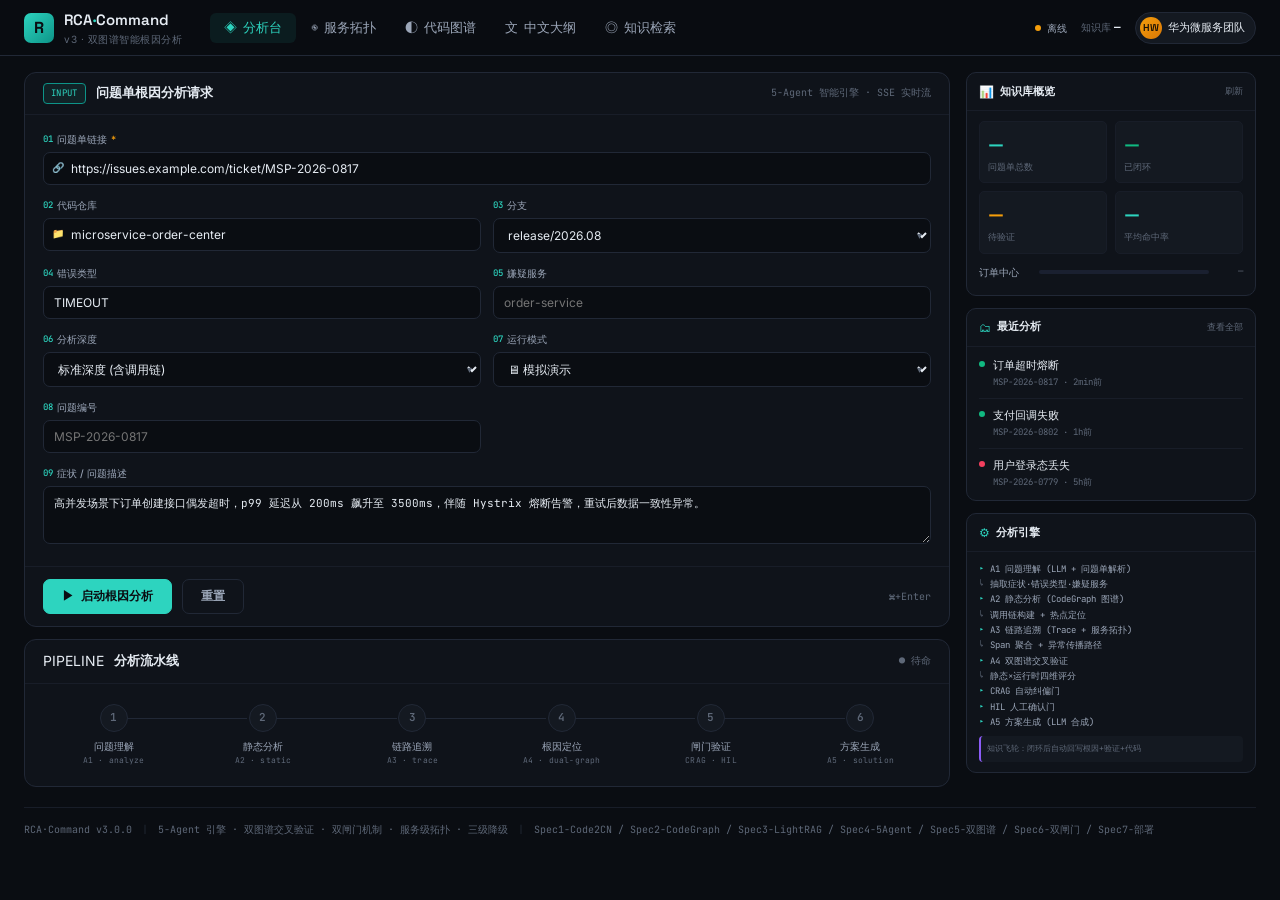
==== commit b17f50c1: "feat: Generate Spec Docs from HTML Co-authored-by: traeagent <traeagent@users.noreply.github.com>" ====
--- a/rca-command.html
+++ b/rca-command.html
@@ -3,395 +3,494 @@
 <head>
 <meta charset="UTF-8">
 <meta name="viewport" content="width=device-width, initial-scale=1.0">
-<title>RCA Command · 问题单智能根因分析平台</title>
+<title>RCA Command · 问题单智能根因分析平台 v3</title>
 <link rel="preconnect" href="https://fonts.googleapis.com">
 <link rel="preconnect" href="https://fonts.gstatic.com" crossorigin>
 <link href="https://fonts.googleapis.com/css2?family=Space+Grotesk:wght@400;500;600;700&family=Inter:wght@300;400;500;600;700&family=JetBrains+Mono:wght@400;500;600&display=swap" rel="stylesheet">
 <style>
 :root{
-  /* ---- 基底色阶 ---- */
-  --bg-0:#0a0d12;
-  --bg-1:#0f131a;
-  --bg-2:#141921;
-  --bg-3:#1a2030;
-  --border:#212836;
-  --border-soft:#181d28;
-  /* ---- 文字 ---- */
-  --txt-0:#e6ecf3;
-  --txt-1:#9ba6b8;
-  --txt-2:#5e6878;
-  /* ---- 语义色 ---- */
-  --cyan:#2dd4bf;
-  --cyan-dim:#0d9488;
-  --amber:#f59e0b;
-  --amber-dim:#b45309;
-  --green:#10b981;
-  --green-dim:#047857;
-  --red:#f43f5e;
-  --violet:#8b5cf6;
-  --grid-line:transparent;
-  --glow-cyan:0 0 0 3px rgba(45,212,191,.12);
-  --glow-amber:0 0 0 3px rgba(245,158,11,.12);
+  --bg-0:#0a0d12;--bg-1:#0f131a;--bg-2:#141921;--bg-3:#1a2030;--bg-4:#1e2638;
+  --border:#212836;--border-soft:#181d28;
+  --txt-0:#e6ecf3;--txt-1:#9ba6b8;--txt-2:#5e6878;
+  --cyan:#2dd4bf;--cyan-dim:#0d9488;--amber:#f59e0b;--amber-dim:#b45309;
+  --green:#10b981;--green-dim:#047857;--red:#f43f5e;--violet:#8b5cf6;
+  --glow-cyan:0 0 0 3px rgba(45,212,191,.12);--glow-amber:0 0 0 3px rgba(245,158,11,.12);
+  --glow-red:0 0 0 3px rgba(244,63,94,.12);
+  --nav-h:52px;--header-h:56px;
 }
 *{margin:0;padding:0;box-sizing:border-box}
 html,body{height:100%}
 body{
-  font-family:'Inter',system-ui,sans-serif;
-  background:var(--bg-0);
-  color:var(--txt-0);
-  font-size:14px;
-  line-height:1.6;
-  overflow-x:hidden;
-  -webkit-font-smoothing:antialiased;
+  font-family:'Inter',system-ui,sans-serif;background:var(--bg-0);color:var(--txt-0);
+  font-size:14px;line-height:1.6;overflow-x:hidden;-webkit-font-smoothing:antialiased;
 }
 .mono{font-family:'JetBrains Mono',monospace}
 .display{font-family:'Space Grotesk',sans-serif}
 
 /* ===== HEADER ===== */
 header{
-  position:sticky;top:0;z-index:50;
-  display:flex;align-items:center;gap:20px;
-  padding:12px 28px;
-  background:rgba(10,13,18,.92);
-  backdrop-filter:blur(16px);
+  position:sticky;top:0;z-index:100;height:var(--header-h);
+  display:flex;align-items:center;gap:16px;padding:0 24px;
+  background:rgba(10,13,18,.96);backdrop-filter:blur(16px);
   border-bottom:1px solid var(--border);
 }
-.brand{display:flex;align-items:center;gap:12px}
+.brand{display:flex;align-items:center;gap:10px;flex-shrink:0}
 .brand-mark{
-  width:34px;height:34px;
-  background:linear-gradient(135deg,var(--cyan),var(--cyan-dim));
-  border-radius:8px;
-  display:flex;align-items:center;justify-content:center;
-  font-family:'Space Grotesk';font-weight:700;font-size:18px;color:#0a0d12;
-}
-.brand-text h1{
-  font-family:'Space Grotesk';font-weight:600;font-size:16px;letter-spacing:-.01em;
-}
+  width:30px;height:30px;background:linear-gradient(135deg,var(--cyan),var(--cyan-dim));
+  border-radius:7px;display:flex;align-items:center;justify-content:center;
+  font-family:'Space Grotesk';font-weight:700;font-size:16px;color:#0a0d12;
+}
+.brand-text h1{font-family:'Space Grotesk';font-weight:600;font-size:15px}
 .brand-text h1 b{color:var(--cyan)}
-.brand-text p{font-size:11px;color:var(--txt-2);letter-spacing:.06em}
-.header-nav{display:flex;gap:2px;margin-left:20px}
-.header-nav a{
-  padding:6px 12px;font-size:13px;color:var(--txt-1);
-  border-radius:6px;text-decoration:none;transition:all .15s;font-weight:500;
-}
-.header-nav a:hover{color:var(--txt-0);background:var(--bg-2)}
-.header-nav a.active{color:var(--cyan);background:rgba(45,212,191,.08)}
+.brand-text p{font-size:10px;color:var(--txt-2);letter-spacing:.05em;margin-top:-1px}
+.header-nav{display:flex;gap:1px;margin-left:12px;flex:1}
+.nav-btn{
+  padding:6px 14px;font-size:13px;color:var(--txt-1);border-radius:6px;
+  cursor:pointer;transition:all .15s;font-weight:500;background:none;border:none;
+  display:flex;align-items:center;gap:6px;white-space:nowrap;
+}
+.nav-btn:hover{color:var(--txt-0);background:var(--bg-2)}
+.nav-btn.active{color:var(--cyan);background:rgba(45,212,191,.08)}
+.nav-btn .badge{
+  font-size:9px;padding:0 5px;border-radius:6px;background:var(--bg-3);color:var(--txt-2);
+  font-family:'JetBrains Mono';
+}
+.nav-btn.active .badge{background:var(--cyan-dim);color:var(--cyan)}
 .header-spacer{flex:1}
-.status-cluster{display:flex;align-items:center;gap:16px}
+.status-cluster{display:flex;align-items:center;gap:14px;flex-shrink:0}
 .status-pill{
-  display:flex;align-items:center;gap:7px;
-  font-size:11px;color:var(--txt-1);font-weight:500;
+  display:flex;align-items:center;gap:6px;font-size:10px;color:var(--txt-1);font-weight:500;
 }
 .dot{width:6px;height:6px;border-radius:50%;background:var(--green)}
 .dot.pulse{animation:pulse 2s infinite}
 @keyframes pulse{0%,100%{opacity:1}50%{opacity:.3}}
-.kb-meter{font-size:11px;color:var(--txt-2)}
-.kb-meter b{color:var(--txt-0);font-family:'JetBrains Mono';font-size:12px}
+.dot.amber{background:var(--amber)}.dot.red{background:var(--red)}.dot.violet{background:var(--violet)}
+.kb-meter{font-size:10px;color:var(--txt-2)}
+.kb-meter b{color:var(--txt-0);font-family:'JetBrains Mono';font-size:11px}
 .user-chip{
-  display:flex;align-items:center;gap:8px;padding:5px 10px 5px 5px;
-  background:var(--bg-2);border:1px solid var(--border);border-radius:20px;
+  display:flex;align-items:center;gap:6px;padding:4px 10px 4px 4px;
+  background:var(--bg-2);border:1px solid var(--border);border-radius:18px;font-size:11px;
 }
 .avatar{
-  width:24px;height:24px;border-radius:50%;
+  width:22px;height:22px;border-radius:50%;
   background:linear-gradient(135deg,var(--amber),#d97706);
   display:flex;align-items:center;justify-content:center;
-  font-family:'Space Grotesk';font-weight:600;font-size:11px;color:#1a1206;
+  font-family:'Space Grotesk';font-weight:600;font-size:10px;color:#1a1206;
 }
 
 /* ===== LAYOUT ===== */
-main{position:relative;z-index:2;max-width:1480px;margin:0 auto;padding:20px 28px 48px}
-.layout{display:grid;grid-template-columns:1fr 300px;gap:16px;align-items:start}
+main{position:relative;z-index:2;max-width:1480px;margin:0 auto;padding:16px 24px 40px}
+.view{display:none}.view.active{display:block;animation:fadeUp .35s ease}
+@keyframes fadeUp{from{opacity:0;transform:translateY(8px)}to{opacity:1;transform:none}}
+.layout{display:grid;grid-template-columns:1fr 290px;gap:16px;align-items:start}
 
 /* ===== INPUT CONSOLE ===== */
-.console{
-  background:var(--bg-1);
-  border:1px solid var(--border);
-  border-radius:12px;
-  overflow:hidden;
-}
+.console{background:var(--bg-1);border:1px solid var(--border);border-radius:12px;overflow:hidden}
 .console-head{
-  display:flex;align-items:center;gap:10px;
-  padding:12px 20px;border-bottom:1px solid var(--border-soft);
+  display:flex;align-items:center;gap:10px;padding:10px 18px;border-bottom:1px solid var(--border-soft);
 }
 .console-head .tag{
-  font-family:'JetBrains Mono';font-size:10px;color:var(--cyan);
+  font-family:'JetBrains Mono';font-size:9px;color:var(--cyan);
   padding:2px 7px;background:rgba(45,212,191,.08);border:1px solid var(--cyan-dim);
   border-radius:4px;letter-spacing:.04em;
 }
-.console-head h2{font-family:'Space Grotesk';font-size:14px;font-weight:600}
-.console-head .sub{font-size:11px;color:var(--txt-2);margin-left:auto;font-family:'JetBrains Mono'}
-.console-body{padding:20px 22px}
-.field-grid{display:grid;grid-template-columns:1fr 1fr;gap:16px}
-.field{display:flex;flex-direction:column;gap:6px}
+.console-head h2{font-family:'Space Grotesk';font-size:13px;font-weight:600}
+.console-head .sub{font-size:10px;color:var(--txt-2);margin-left:auto;font-family:'JetBrains Mono'}
+.console-body{padding:16px 18px}
+.field-grid{display:grid;grid-template-columns:1fr 1fr;gap:12px}
+.field{display:flex;flex-direction:column;gap:5px}
 .field.full{grid-column:1/-1}
-.field label{
-  font-size:11px;color:var(--txt-1);font-weight:500;
-  display:flex;align-items:center;gap:5px;
-}
+.field.half{grid-column:span 1}
+.field label{font-size:10px;color:var(--txt-1);font-weight:500;display:flex;align-items:center;gap:4px}
 .field label .req{color:var(--amber)}
-.field label .ico{color:var(--cyan);font-family:'JetBrains Mono';font-size:10px}
+.field label .ico{color:var(--cyan);font-family:'JetBrains Mono';font-size:9px}
 .input-wrap{position:relative}
 .input-wrap input,.input-wrap select,.input-wrap textarea{
   width:100%;background:var(--bg-0);border:1px solid var(--border);
-  color:var(--txt-0);font-family:'Inter';font-size:13px;
-  padding:10px 12px;border-radius:8px;outline:none;transition:all .15s;
-}
-.input-wrap textarea{min-height:68px;resize:vertical;font-family:'JetBrains Mono';font-size:12px;line-height:1.6}
+  color:var(--txt-0);font-family:'Inter';font-size:12px;
+  padding:8px 10px;border-radius:7px;outline:none;transition:all .15s;
+}
+.input-wrap textarea{min-height:58px;resize:vertical;font-family:'JetBrains Mono';font-size:11px;line-height:1.6}
 .input-wrap input:focus,.input-wrap select:focus,.input-wrap textarea:focus{
   border-color:var(--cyan);box-shadow:var(--glow-cyan);
 }
 .input-wrap .prefix{
-  position:absolute;left:10px;top:50%;transform:translateY(-50%);
-  color:var(--txt-2);font-family:'JetBrains Mono';font-size:11px;pointer-events:none;
-}
-.input-wrap.with-prefix input{padding-left:30px}
-.select-chev{position:absolute;right:10px;top:50%;transform:translateY(-50%);color:var(--txt-2);pointer-events:none;font-size:11px}
+  position:absolute;left:9px;top:50%;transform:translateY(-50%);
+  color:var(--txt-2);font-family:'JetBrains Mono';font-size:10px;pointer-events:none;
+}
+.input-wrap.with-prefix input{padding-left:27px}
+.select-chev{position:absolute;right:9px;top:50%;transform:translateY(-50%);color:var(--txt-2);pointer-events:none;font-size:10px}
 .console-foot{
-  display:flex;align-items:center;gap:12px;
-  padding:14px 22px;border-top:1px solid var(--border-soft);
+  display:flex;align-items:center;gap:10px;padding:12px 18px;border-top:1px solid var(--border-soft);
 }
 .btn{
-  font-family:'Space Grotesk';font-weight:600;font-size:13px;
-  padding:10px 20px;border-radius:8px;border:1px solid;cursor:pointer;
-  display:inline-flex;align-items:center;gap:8px;transition:all .15s;
-}
-.btn-primary{
-  background:var(--cyan);border-color:var(--cyan);color:#0a0d12;
-}
-.btn-primary:hover{background:#5eead4;border-color:#5eead4}
+  font-family:'Space Grotesk';font-weight:600;font-size:12px;
+  padding:8px 18px;border-radius:7px;border:1px solid;cursor:pointer;
+  display:inline-flex;align-items:center;gap:7px;transition:all .15s;
+}
+.btn-primary{background:var(--cyan);border-color:var(--cyan);color:#0a0d12}
+.btn-primary:hover{background:#5eeade;border-color:#5eeade}
 .btn-primary:disabled{opacity:.4;cursor:not-allowed}
 .btn-ghost{background:transparent;border-color:var(--border);color:var(--txt-1)}
 .btn-ghost:hover{border-color:var(--txt-2);color:var(--txt-0)}
-.console-foot .hint{font-size:11px;color:var(--txt-2);font-family:'JetBrains Mono';margin-left:auto}
+.btn-sm{padding:5px 12px;font-size:11px}
+.btn-cyan{color:var(--cyan);border-color:var(--cyan-dim);background:rgba(45,212,191,.06)}
+.btn-cyan:hover{background:rgba(45,212,191,.12)}
+.console-foot .hint{font-size:10px;color:var(--txt-2);font-family:'JetBrains Mono';margin-left:auto}
 
 /* ===== PIPELINE ===== */
-.pipeline{
-  margin-top:16px;background:var(--bg-1);border:1px solid var(--border);
-  border-radius:12px;overflow:hidden;
-}
-.pipeline-head{display:flex;align-items:center;gap:10px;padding:12px 20px;border-bottom:1px solid var(--border-soft)}
-.pipeline-head h2{font-family:'Space Grotesk';font-size:14px;font-weight:600}
-.pipeline-head .live{margin-left:auto;display:flex;align-items:center;gap:6px;font-size:11px;color:var(--txt-2);font-family:'JetBrains Mono'}
+.pipeline{margin-top:12px;background:var(--bg-1);border:1px solid var(--border);border-radius:12px;overflow:hidden}
+.pipeline-head{display:flex;align-items:center;gap:10px;padding:10px 18px;border-bottom:1px solid var(--border-soft)}
+.pipeline-head h2{font-family:'Space Grotesk';font-size:13px;font-weight:600}
+.pipeline-head .live{margin-left:auto;display:flex;align-items:center;gap:5px;font-size:10px;color:var(--txt-2);font-family:'JetBrains Mono'}
 .stages{
   display:grid;grid-template-columns:repeat(6,1fr);
-  padding:24px 20px;gap:4px;position:relative;
+  padding:20px 16px;gap:4px;position:relative;
 }
 .stage{position:relative;text-align:center}
 .stage:not(:last-child)::after{
-  content:'';position:absolute;top:16px;left:58%;right:-42%;height:1.5px;
+  content:'';position:absolute;top:14px;left:58%;right:-42%;height:1.5px;
   background:var(--border);z-index:0;transition:background .3s;
 }
 .stage:not(:last-child).done::after{background:var(--green)}
 .stage:not(:last-child).active::after{background:linear-gradient(90deg,var(--cyan),var(--border))}
+.stage:not(:last-child).fail::after{background:var(--red)}
 .node{
-  width:34px;height:34px;margin:0 auto 10px;border-radius:50%;
+  width:28px;height:28px;margin:0 auto 8px;border-radius:50%;
   background:var(--bg-2);border:1.5px solid var(--border);
   display:flex;align-items:center;justify-content:center;
   position:relative;z-index:2;transition:all .3s;
-  font-family:'JetBrains Mono';font-size:12px;font-weight:600;color:var(--txt-2);
+  font-family:'JetBrains Mono';font-size:11px;font-weight:600;color:var(--txt-2);
 }
 .stage.done .node{border-color:var(--green);color:var(--green);background:rgba(16,185,129,.06)}
-.stage.done .node::after{content:'✓';position:absolute;font-size:13px}
+.stage.done .node::after{content:'\u2713';position:absolute;font-size:12px}
 .stage.done .node span{display:none}
+.stage.fail .node{border-color:var(--red);color:var(--red);background:rgba(244,63,94,.06)}
+.stage.fail .node::after{content:'\u2717';position:absolute;font-size:12px}
+.stage.fail .node span{display:none}
 .stage.active .node{
   border-color:var(--cyan);color:var(--cyan);
-  box-shadow:var(--glow-cyan);
-  animation:nspin 1.5s ease-in-out infinite;
+  box-shadow:var(--glow-cyan);animation:nspin 1.5s ease-in-out infinite;
 }
 @keyframes nspin{0%,100%{box-shadow:0 0 0 0 rgba(45,212,191,.2)}50%{box-shadow:0 0 0 8px rgba(45,212,191,0)}}
-.stage-label{font-size:11px;color:var(--txt-1);font-weight:500;line-height:1.3}
+.stage-label{font-size:10px;color:var(--txt-1);font-weight:500;line-height:1.3}
 .stage.active .stage-label{color:var(--cyan)}
-.stage-done-label{font-size:9px;color:var(--txt-2);font-family:'JetBrains Mono';margin-top:2px;letter-spacing:.02em}
+.stage-done-label{font-size:8px;color:var(--txt-2);font-family:'JetBrains Mono';margin-top:1px;letter-spacing:.02em}
 .stage.active .stage-done-label{color:var(--cyan);opacity:.6}
 
 /* ===== RESULTS ===== */
-.results{
-  margin-top:16px;background:var(--bg-1);border:1px solid var(--border);
-  border-radius:12px;overflow:hidden;display:none;
-}
+.results{margin-top:12px;background:var(--bg-1);border:1px solid var(--border);border-radius:12px;overflow:hidden;display:none}
 .results.show{display:block;animation:fadeUp .4s ease}
-@keyframes fadeUp{from{opacity:0;transform:translateY(8px)}to{opacity:1;transform:none}}
-.results-head{display:flex;align-items:center;gap:12px;padding:12px 20px;border-bottom:1px solid var(--border-soft)}
+.results-head{display:flex;align-items:center;gap:10px;padding:10px 18px;border-bottom:1px solid var(--border-soft);flex-wrap:wrap}
 .results-head .confidence{
-  display:flex;align-items:center;gap:6px;font-size:11px;font-family:'JetBrains Mono';font-weight:600;
-  padding:3px 8px;border-radius:5px;border:1px solid var(--green-dim);background:rgba(16,185,129,.06);color:var(--green)
-}
-.results-head .meta{font-size:11px;color:var(--txt-2);font-family:'JetBrains Mono';margin-left:auto}
+  display:flex;align-items:center;gap:5px;font-size:10px;font-family:'JetBrains Mono';font-weight:600;
+  padding:2px 7px;border-radius:5px;border:1px solid var(--green-dim);background:rgba(16,185,129,.06);color:var(--green)
+}
+.results-head .meta{font-size:10px;color:var(--txt-2);font-family:'JetBrains Mono';margin-left:auto}
 .tabs{display:flex;border-bottom:1px solid var(--border-soft);overflow-x:auto}
 .tab{
-  padding:11px 18px;font-family:'Space Grotesk';font-size:13px;font-weight:500;
+  padding:9px 16px;font-family:'Space Grotesk';font-size:12px;font-weight:500;
   color:var(--txt-1);cursor:pointer;border-bottom:2px solid transparent;
-  display:flex;align-items:center;gap:7px;white-space:nowrap;transition:all .15s;
+  display:flex;align-items:center;gap:6px;white-space:nowrap;transition:all .15s;
 }
 .tab:hover{color:var(--txt-0)}
 .tab.active{color:var(--cyan);border-bottom-color:var(--cyan)}
 .tab .badge{
-  font-family:'JetBrains Mono';font-size:10px;padding:1px 5px;border-radius:8px;
+  font-family:'JetBrains Mono';font-size:9px;padding:1px 5px;border-radius:8px;
   background:var(--bg-3);color:var(--txt-1);
 }
 .tab.active .badge{background:var(--cyan-dim);color:var(--cyan)}
-.tab-panels{padding:22px}
+.tab-panels{padding:18px}
 .tab-panel{display:none}
 .tab-panel.active{display:block;animation:fadeUp .3s ease}
 
-/* Root cause */
+/* Root cause cards */
 .rc-summary{
-  display:grid;grid-template-columns:auto 1fr;gap:14px;align-items:start;
-  padding:16px;background:var(--bg-2);border:1px solid var(--border);border-left:3px solid var(--amber);border-radius:8px;margin-bottom:18px;
+  display:grid;grid-template-columns:auto 1fr;gap:12px;align-items:start;
+  padding:14px;background:var(--bg-2);border:1px solid var(--border);border-left:3px solid var(--amber);border-radius:8px;margin-bottom:14px;
 }
 .rc-summary .ico{
-  width:38px;height:38px;border-radius:8px;background:rgba(245,158,11,.08);
-  display:flex;align-items:center;justify-content:center;font-size:18px;
-}
-.rc-summary h3{font-family:'Space Grotesk';font-size:14px;margin-bottom:5px;font-weight:600}
-.rc-summary p{font-size:13px;color:var(--txt-1);line-height:1.6}
-.rc-summary .tags{display:flex;gap:5px;flex-wrap:wrap;margin-top:8px}
-.chip{font-family:'JetBrains Mono';font-size:10px;padding:2px 7px;border-radius:4px;background:var(--bg-3);border:1px solid var(--border);color:var(--txt-1)}
+  width:34px;height:34px;border-radius:7px;background:rgba(245,158,11,.08);
+  display:flex;align-items:center;justify-content:center;font-size:16px;
+}
+.rc-summary h3{font-family:'Space Grotesk';font-size:13px;margin-bottom:4px;font-weight:600}
+.rc-summary p{font-size:12px;color:var(--txt-1);line-height:1.6}
+.rc-summary .tags{display:flex;gap:4px;flex-wrap:wrap;margin-top:6px}
+.chip{font-family:'JetBrains Mono';font-size:9px;padding:2px 6px;border-radius:4px;background:var(--bg-3);border:1px solid var(--border);color:var(--txt-1)}
 .chip.amber{color:var(--amber);border-color:var(--amber-dim);background:rgba(245,158,11,.06)}
 .chip.cyan{color:var(--cyan);border-color:var(--cyan-dim);background:rgba(45,212,191,.06)}
 .chip.violet{color:var(--violet);border-color:#6d28d9;background:rgba(139,92,246,.06)}
-
-.section-title{display:flex;align-items:center;gap:8px;margin:18px 0 10px;font-family:'Space Grotesk';font-size:12px;font-weight:600;color:var(--txt-1)}
-.section-title::before{content:'';width:2.5px;height:13px;background:var(--cyan);border-radius:2px}
-.section-title .count{font-family:'JetBrains Mono';font-size:10px;color:var(--txt-2);font-weight:400;margin-left:auto}
-
-.call-stack{font-family:'JetBrains Mono';font-size:12px;background:var(--bg-0);border:1px solid var(--border);border-radius:8px;overflow:hidden}
-.stack-line{display:flex;gap:0;padding:8px 12px;border-bottom:1px solid var(--border-soft);align-items:center}
+.chip.green{color:var(--green);border-color:var(--green-dim);background:rgba(16,185,129,.06)}
+.chip.red{color:var(--red);border-color:var(--red);background:rgba(244,63,94,.06)}
+
+.section-title{
+  display:flex;align-items:center;gap:7px;margin:16px 0 8px;
+  font-family:'Space Grotesk';font-size:11px;font-weight:600;color:var(--txt-1);
+}
+.section-title::before{content:'';width:2.5px;height:12px;background:var(--cyan);border-radius:2px}
+.section-title .count{font-family:'JetBrains Mono';font-size:9px;color:var(--txt-2);font-weight:400;margin-left:auto}
+
+/* Evidence chain */
+.evidence-grid{display:grid;grid-template-columns:repeat(4,1fr);gap:8px;margin-bottom:14px}
+.evidence-card{
+  background:var(--bg-2);border:1px solid var(--border);border-radius:7px;padding:10px;text-align:center;
+}
+.evidence-card .ev-label{font-size:9px;color:var(--txt-2);font-family:'JetBrains Mono';text-transform:uppercase;letter-spacing:.03em}
+.evidence-card .ev-value{font-family:'Space Grotesk';font-size:18px;font-weight:700;margin:4px 0 2px}
+.evidence-card .ev-bar{height:3px;background:var(--bg-3);border-radius:2px;overflow:hidden}
+.evidence-card .ev-bar i{display:block;height:100%;border-radius:2px;transition:width .6s ease}
+.evidence-card.high .ev-value{color:var(--green)}.evidence-card.high .ev-bar i{background:var(--green)}
+.evidence-card.med .ev-value{color:var(--amber)}.evidence-card.med .ev-bar i{background:var(--amber)}
+.evidence-card.low .ev-value{color:var(--red)}.evidence-card.low .ev-bar i{background:var(--red)}
+.evidence-card.none .ev-value{color:var(--txt-2)}.evidence-card.none .ev-bar i{background:var(--txt-2)}
+
+/* Call stack */
+.call-stack{font-family:'JetBrains Mono';font-size:11px;background:var(--bg-0);border:1px solid var(--border);border-radius:8px;overflow:hidden;margin-bottom:14px}
+.stack-line{display:flex;gap:0;padding:6px 10px;border-bottom:1px solid var(--border-soft);align-items:center}
 .stack-line:last-child{border-bottom:none}
-.stack-line .ln{color:var(--txt-2);width:24px;flex-shrink:0}
+.stack-line .ln{color:var(--txt-2);width:20px;flex-shrink:0}
 .stack-line .fn{color:var(--cyan)}
-.stack-line .file{color:var(--txt-1);margin-left:auto;font-size:11px}
-.stack-line.culprit{background:rgba(244,63,94,.05);border-left:2px solid var(--red);padding-left:10px}
+.stack-line .file{color:var(--txt-1);margin-left:auto;font-size:10px}
+.stack-line.culprit{background:rgba(244,63,94,.05);border-left:2px solid var(--red);padding-left:8px}
 .stack-line.culprit .fn{color:var(--red)}
-.stack-line.culprit::after{content:'⚠ CULPRIT';color:var(--red);font-size:9px;margin-left:10px;padding:1px 5px;background:rgba(244,63,94,.08);border-radius:3px}
-
-/* KB matches */
+
+/* Top3 candidates */
+.candidate-grid{display:grid;grid-template-columns:repeat(3,1fr);gap:10px;margin-bottom:14px}
+.cand-card{
+  background:var(--bg-2);border:1px solid var(--border);border-radius:8px;padding:12px;position:relative;
+  border-top:2px solid var(--border);
+}
+.cand-card.top1{border-top-color:var(--amber)}
+.cand-card.top2{border-top-color:var(--txt-2)}
+.cand-card.top3{border-top-color:var(--violet)}
+.cand-card .rank{
+  font-family:'Space Grotesk';font-size:10px;font-weight:600;color:var(--txt-2);
+  display:flex;align-items:center;gap:5px;margin-bottom:6px;
+}
+.cand-card .cand-fn{font-size:12px;font-weight:600;margin-bottom:4px;word-break:break-all}
+.cand-card .cand-rc{font-size:11px;color:var(--txt-1);margin-bottom:6px;line-height:1.5}
+.cand-card .cand-meta{font-size:9px;color:var(--txt-2);font-family:'JetBrains Mono'}
+.cand-card .cand-conf{
+  position:absolute;top:10px;right:10px;font-family:'Space Grotesk';font-size:16px;font-weight:700;
+}
+.cand-card.top1 .cand-conf{color:var(--amber)}
+.cand-card.top2 .cand-conf{color:var(--txt-1)}
+.cand-card.top3 .cand-conf{color:var(--violet)}
+
+/* KB cards */
 .kb-card{
-  background:var(--bg-2);border:1px solid var(--border);border-radius:8px;
-  padding:14px;margin-bottom:12px;transition:all .15s;position:relative;
+  background:var(--bg-2);border:1px solid var(--border);border-radius:7px;
+  padding:12px;margin-bottom:10px;transition:all .15s;position:relative;
 }
 .kb-card:hover{border-color:var(--cyan-dim)}
-.kb-card::before{content:'';position:absolute;left:0;top:12px;bottom:12px;width:2.5px;background:var(--violet);border-radius:2px}
-.kb-card-head{display:flex;align-items:center;gap:8px;margin-bottom:8px;padding-left:10px}
+.kb-card::before{content:'';position:absolute;left:0;top:10px;bottom:10px;width:2.5px;background:var(--violet);border-radius:2px}
+.kb-card-head{display:flex;align-items:center;gap:7px;margin-bottom:6px;padding-left:8px}
 .kb-sim{
-  font-family:'JetBrains Mono';font-size:11px;font-weight:600;
-  padding:2px 7px;border-radius:4px;color:var(--green);
+  font-family:'JetBrains Mono';font-size:10px;font-weight:600;
+  padding:2px 6px;border-radius:4px;color:var(--green);
   background:rgba(16,185,129,.08);border:1px solid var(--green-dim);
 }
 .kb-sim.med{color:var(--amber);background:rgba(245,158,11,.06);border-color:var(--amber-dim)}
-.kb-card h4{font-size:13px;font-weight:600;flex:1}
-.kb-card .tid{font-family:'JetBrains Mono';font-size:10px;color:var(--txt-2)}
-.kb-card-body{padding-left:10px;font-size:12px;color:var(--txt-1);line-height:1.6}
-.kb-card-body .label{color:var(--cyan);font-family:'JetBrains Mono';font-size:10px;margin-top:6px;display:block}
-.kb-card-body code{font-family:'JetBrains Mono';font-size:11px;color:var(--amber);background:rgba(245,158,11,.06);padding:1px 4px;border-radius:3px}
-
-/* best practices */
-.bp-item{display:flex;gap:12px;padding:12px 0;border-bottom:1px solid var(--border-soft)}
+.kb-card h4{font-size:12px;font-weight:600;flex:1}
+.kb-card .tid{font-family:'JetBrains Mono';font-size:9px;color:var(--txt-2)}
+.kb-card-body{padding-left:8px;font-size:11px;color:var(--txt-1);line-height:1.6}
+.kb-card-body .label{color:var(--cyan);font-family:'JetBrains Mono';font-size:9px;margin-top:5px;display:block}
+.kb-card-body code{font-family:'JetBrains Mono';font-size:10px;color:var(--amber);background:rgba(245,158,11,.06);padding:1px 4px;border-radius:3px}
+
+/* BP items */
+.bp-item{display:flex;gap:10px;padding:10px 0;border-bottom:1px solid var(--border-soft)}
 .bp-item:last-child{border-bottom:none}
-.bp-num{font-family:'Space Grotesk';font-size:20px;font-weight:700;color:var(--cyan);opacity:.4;flex-shrink:0;width:30px}
-.bp-content h4{font-size:13px;font-weight:600;margin-bottom:4px}
-.bp-content p{font-size:12px;color:var(--txt-1);line-height:1.6}
-.bp-content .src{font-family:'JetBrains Mono';font-size:10px;color:var(--txt-2);margin-top:5px}
-
-/* design solution */
-.solution-grid{display:grid;grid-template-columns:1fr 1fr;gap:14px;margin-bottom:16px}
-.sol-block{background:var(--bg-2);border:1px solid var(--border);border-radius:8px;padding:14px}
-.sol-block h4{font-family:'Space Grotesk';font-size:12px;margin-bottom:8px;display:flex;align-items:center;gap:6px}
-.sol-block h4 .ic{width:18px;height:18px;border-radius:4px;display:flex;align-items:center;justify-content:center;font-size:10px}
+.bp-num{font-family:'Space Grotesk';font-size:18px;font-weight:700;color:var(--cyan);opacity:.4;flex-shrink:0;width:26px}
+.bp-content h4{font-size:12px;font-weight:600;margin-bottom:3px}
+.bp-content p{font-size:11px;color:var(--txt-1);line-height:1.6}
+.bp-content .src{font-family:'JetBrains Mono';font-size:9px;color:var(--txt-2);margin-top:4px}
+
+/* Solution */
+.solution-grid{display:grid;grid-template-columns:1fr 1fr;gap:12px;margin-bottom:14px}
+.sol-block{background:var(--bg-2);border:1px solid var(--border);border-radius:7px;padding:12px}
+.sol-block h4{font-family:'Space Grotesk';font-size:11px;margin-bottom:6px;display:flex;align-items:center;gap:5px}
+.sol-block h4 .ic{width:16px;height:16px;border-radius:3px;display:flex;align-items:center;justify-content:center;font-size:9px}
 .sol-block.before h4 .ic{background:rgba(244,63,94,.1);color:var(--red)}
 .sol-block.after h4 .ic{background:rgba(16,185,129,.1);color:var(--green)}
-.code-block{font-family:'JetBrains Mono';font-size:11.5px;background:var(--bg-0);border:1px solid var(--border-soft);border-radius:6px;padding:10px;overflow-x:auto;line-height:1.7;color:var(--txt-1)}
-.code-block .kw{color:var(--violet)}
-.code-block .fn{color:var(--cyan)}
-.code-block .str{color:var(--green)}
-.code-block .com{color:var(--txt-2);font-style:italic}
-.code-block .num{color:var(--amber)}
-.code-block .del{background:rgba(244,63,94,.08);display:block;margin:0 -10px;padding:0 10px}
-.code-block .add{background:rgba(16,185,129,.06);display:block;margin:0 -10px;padding:0 10px}
+.code-block{font-family:'JetBrains Mono';font-size:10px;background:var(--bg-0);border:1px solid var(--border-soft);border-radius:5px;padding:8px;overflow-x:auto;line-height:1.6;color:var(--txt-1);white-space:pre-wrap}
+.code-block .del{background:rgba(244,63,94,.08);display:block;margin:0 -8px;padding:0 8px}
+.code-block .add{background:rgba(16,185,129,.06);display:block;margin:0 -8px;padding:0 8px}
 .steps{list-style:none;counter-reset:step}
-.steps li{counter-increment:step;padding:9px 0 9px 34px;position:relative;font-size:13px;color:var(--txt-1);border-bottom:1px solid var(--border-soft)}
+.steps li{counter-increment:step;padding:7px 0 7px 30px;position:relative;font-size:12px;color:var(--txt-1);border-bottom:1px solid var(--border-soft)}
 .steps li:last-child{border-bottom:none}
 .steps li::before{
-  content:counter(step);position:absolute;left:0;top:7px;
-  width:22px;height:22px;border-radius:50%;background:rgba(45,212,191,.1);
-  color:var(--cyan);font-family:'Space Grotesk';font-weight:600;font-size:11px;
+  content:counter(step);position:absolute;left:0;top:5px;
+  width:20px;height:20px;border-radius:50%;background:rgba(45,212,191,.1);
+  color:var(--cyan);font-family:'Space Grotesk';font-weight:600;font-size:10px;
   display:flex;align-items:center;justify-content:center;
 }
 .steps li b{color:var(--txt-0)}
-.verify-grid{display:grid;grid-template-columns:repeat(3,1fr);gap:10px;margin-top:12px}
-.verify-card{background:var(--bg-2);border:1px solid var(--border);border-radius:6px;padding:10px;text-align:center}
-.verify-card .v-ic{font-size:16px;margin-bottom:4px}
-.verify-card .v-t{font-size:10px;color:var(--txt-2);text-transform:uppercase;letter-spacing:.04em}
-.verify-card .v-v{font-family:'JetBrains Mono';font-size:13px;color:var(--green);margin-top:3px}
+.verify-grid{display:grid;grid-template-columns:repeat(3,1fr);gap:8px;margin-top:10px}
+.verify-card{background:var(--bg-2);border:1px solid var(--border);border-radius:6px;padding:8px;text-align:center}
+.verify-card .v-ic{font-size:14px;margin-bottom:3px}
+.verify-card .v-t{font-size:9px;color:var(--txt-2);text-transform:uppercase;letter-spacing:.03em}
+.verify-card .v-v{font-family:'JetBrains Mono';font-size:12px;color:var(--green);margin-top:2px}
+
+/* ===== GATE dialog ===== */
+.modal-overlay{
+  position:fixed;inset:0;z-index:200;background:rgba(0,0,0,.6);backdrop-filter:blur(4px);
+  display:none;align-items:center;justify-content:center;
+}
+.modal-overlay.show{display:flex}
+.modal{
+  background:var(--bg-1);border:1px solid var(--border);border-radius:12px;
+  max-width:520px;width:90%;max-height:80vh;overflow-y:auto;animation:fadeUp .3s ease;
+}
+.modal-head{
+  display:flex;align-items:center;gap:10px;padding:14px 18px;border-bottom:1px solid var(--border-soft);
+  position:sticky;top:0;background:var(--bg-1);z-index:1;
+}
+.modal-head h3{font-family:'Space Grotesk';font-size:14px;font-weight:600}
+.modal-head .tag{
+  font-size:9px;padding:2px 7px;border-radius:4px;font-family:'JetBrains Mono';
+  background:rgba(245,158,11,.08);border:1px solid var(--amber-dim);color:var(--amber);
+}
+.modal-body{padding:16px 18px}
+.modal-foot{display:flex;gap:10px;padding:12px 18px;border-top:1px solid var(--border-soft);justify-content:flex-end}
+.modal-foot .btn{padding:7px 16px;font-size:12px}
 
 /* ===== SIDEBAR ===== */
-.sidebar{display:flex;flex-direction:column;gap:16px;position:sticky;top:72px}
-.side-card{background:var(--bg-1);border:1px solid var(--border);border-radius:12px;overflow:hidden}
-.side-head{display:flex;align-items:center;gap:7px;padding:11px 14px;border-bottom:1px solid var(--border-soft)}
-.side-head h3{font-family:'Space Grotesk';font-size:12px;font-weight:600}
-.side-head .ic{color:var(--cyan);font-size:13px}
-.side-head .more{margin-left:auto;font-size:10px;color:var(--txt-2);font-family:'JetBrains Mono'}
-.side-body{padding:12px 14px}
-
-.kb-stats{display:grid;grid-template-columns:1fr 1fr;gap:10px}
-.kb-stat{padding:10px;background:var(--bg-2);border:1px solid var(--border-soft);border-radius:6px}
-.kb-stat .num{font-family:'Space Grotesk';font-size:20px;font-weight:700;color:var(--cyan)}
-.kb-stat .num.amber{color:var(--amber)}
-.kb-stat .num.green{color:var(--green)}
-.kb-stat .lbl{font-size:10px;color:var(--txt-2);margin-top:1px}
-.kb-dist{margin-top:12px}
-.kb-dist .row{display:flex;align-items:center;gap:7px;font-size:11px;margin-bottom:6px}
-.kb-dist .row .name{width:60px;color:var(--txt-1)}
-.kb-dist .row .bar{flex:1;height:5px;background:var(--bg-3);border-radius:3px;overflow:hidden}
-.kb-dist .row .bar i{display:block;height:100%;border-radius:3px;background:var(--cyan)}
-.kb-dist .row .val{font-family:'JetBrains Mono';font-size:10px;color:var(--txt-2);width:30px;text-align:right}
-
-.history-item{display:flex;gap:10px;padding:10px 0;border-bottom:1px solid var(--border-soft);cursor:pointer;transition:all .15s}
+.sidebar{display:flex;flex-direction:column;gap:12px;position:sticky;top:calc(var(--header-h) + 8px)}
+.side-card{background:var(--bg-1);border:1px solid var(--border);border-radius:10px;overflow:hidden}
+.side-head{display:flex;align-items:center;gap:6px;padding:9px 12px;border-bottom:1px solid var(--border-soft)}
+.side-head h3{font-family:'Space Grotesk';font-size:11px;font-weight:600}
+.side-head .ic{color:var(--cyan);font-size:12px}
+.side-head .more{margin-left:auto;font-size:9px;color:var(--txt-2);font-family:'JetBrains Mono';cursor:pointer}
+.side-head .more:hover{color:var(--cyan)}
+.side-body{padding:10px 12px}
+.kb-stats{display:grid;grid-template-columns:1fr 1fr;gap:8px}
+.kb-stat{padding:8px;background:var(--bg-2);border:1px solid var(--border-soft);border-radius:5px}
+.kb-stat .num{font-family:'Space Grotesk';font-size:18px;font-weight:700;color:var(--cyan)}
+.kb-stat .num.amber{color:var(--amber)}.kb-stat .num.green{color:var(--green)}
+.kb-stat .lbl{font-size:9px;color:var(--txt-2);margin-top:1px}
+.kb-dist{margin-top:10px}
+.kb-dist .row{display:flex;align-items:center;gap:6px;font-size:10px;margin-bottom:5px}
+.kb-dist .row .name{width:54px;color:var(--txt-1)}
+.kb-dist .row .bar{flex:1;height:4px;background:var(--bg-3);border-radius:2px;overflow:hidden}
+.kb-dist .row .bar i{display:block;height:100%;border-radius:2px;background:var(--cyan)}
+.kb-dist .row .val{font-family:'JetBrains Mono';font-size:9px;color:var(--txt-2);width:28px;text-align:right}
+.history-item{
+  display:flex;gap:8px;padding:8px 0;border-bottom:1px solid var(--border-soft);cursor:pointer;transition:all .15s;
+}
 .history-item:last-child{border-bottom:none}
-.history-item:hover{padding-left:3px}
-.h-status{width:7px;height:7px;border-radius:50%;margin-top:5px;flex-shrink:0}
+.history-item:hover{padding-left:2px}
+.h-status{width:6px;height:6px;border-radius:50%;margin-top:4px;flex-shrink:0}
 .h-status.resolved{background:var(--green)}
 .h-status.analyzing{background:var(--amber);animation:pulse 2s infinite}
 .h-status.open{background:var(--red)}
 .h-info{flex:1;min-width:0}
-.h-info .t{font-size:12px;font-weight:500;white-space:nowrap;overflow:hidden;text-overflow:ellipsis}
-.h-info .m{font-size:10px;color:var(--txt-2);font-family:'JetBrains Mono';margin-top:1px}
-
-.flow-mini{font-family:'JetBrains Mono';font-size:10px;color:var(--txt-1);line-height:1.8}
-.flow-mini .step{display:flex;gap:7px;align-items:flex-start}
+.h-info .t{font-size:11px;font-weight:500;white-space:nowrap;overflow:hidden;text-overflow:ellipsis}
+.h-info .m{font-size:9px;color:var(--txt-2);font-family:'JetBrains Mono';margin-top:1px}
+.flow-mini{font-family:'JetBrains Mono';font-size:9px;color:var(--txt-1);line-height:1.7}
+.flow-mini .step{display:flex;gap:6px;align-items:flex-start}
 .flow-mini .step .n{color:var(--cyan);flex-shrink:0}
 .flow-mini .step .arr{color:var(--txt-2)}
-.flow-mini .note{color:var(--txt-2);font-size:9px;margin-top:8px;padding:7px;background:var(--bg-2);border-radius:4px;border-left:2px solid var(--violet)}
-
-/* footer */
-.foot{margin-top:24px;padding-top:16px;border-top:1px solid var(--border-soft);display:flex;align-items:center;gap:12px;font-size:11px;color:var(--txt-2);font-family:'JetBrains Mono'}
+.flow-mini .note{color:var(--txt-2);font-size:8px;margin-top:6px;padding:6px;background:var(--bg-2);border-radius:4px;border-left:2px solid var(--violet)}
+
+/* ===== SERVICE TOPOLOGY VIEW ===== */
+.topo-header{display:flex;align-items:center;gap:12px;margin-bottom:14px;flex-wrap:wrap}
+.topo-header h2{font-family:'Space Grotesk';font-size:15px;font-weight:600}
+.topo-canvas{
+  background:var(--bg-1);border:1px solid var(--border);border-radius:12px;padding:20px;min-height:400px;
+  display:flex;align-items:center;justify-content:center;position:relative;overflow:hidden;
+}
+.topo-canvas svg{width:100%;max-height:500px;filter:drop-shadow(0 2px 8px rgba(0,0,0,.3))}
+.topo-info{display:grid;grid-template-columns:1fr 1fr;gap:12px;margin-top:12px}
+.topo-info-card{background:var(--bg-1);border:1px solid var(--border);border-radius:8px;padding:12px}
+.topo-info-card h4{font-family:'Space Grotesk';font-size:11px;font-weight:600;margin-bottom:8px;display:flex;align-items:center;gap:6px}
+.topo-info-card h4 .ic{color:var(--cyan)}
+.topo-table{width:100%;font-size:11px;border-collapse:collapse}
+.topo-table th{text-align:left;color:var(--txt-2);font-weight:500;padding:4px 6px;border-bottom:1px solid var(--border-soft);font-size:9px;text-transform:uppercase}
+.topo-table td{padding:5px 6px;border-bottom:1px solid var(--border-soft)}
+.topo-table tr:last-child td{border-bottom:none}
+
+/* ===== CODEGRAPH VIEW ===== */
+.cg-toolbar{display:flex;gap:8px;margin-bottom:14px;flex-wrap:wrap;align-items:center}
+.cg-toolbar .input-wrap{flex:1;min-width:200px}
+.cg-toolbar .input-wrap input{font-size:12px}
+.cg-panels{display:grid;grid-template-columns:1fr 1fr;gap:12px}
+.cg-panel{background:var(--bg-1);border:1px solid var(--border);border-radius:8px;padding:14px;min-height:120px}
+.cg-panel.full{grid-column:1/-1}
+.cg-panel h4{font-family:'Space Grotesk';font-size:11px;font-weight:600;margin-bottom:8px;display:flex;align-items:center;gap:6px}
+.cg-panel h4 .ic{color:var(--cyan)}
+.cg-panel .empty{color:var(--txt-2);font-size:11px;padding:10px 0;text-align:center}
+.cg-table{width:100%;font-size:11px;border-collapse:collapse}
+.cg-table th{text-align:left;color:var(--txt-2);font-weight:500;padding:3px 6px;border-bottom:1px solid var(--border-soft);font-size:9px}
+.cg-table td{padding:4px 6px;border-bottom:1px solid var(--border-soft);font-size:11px;font-family:'JetBrains Mono'}
+.cg-table tr:last-child td{border-bottom:none}
+
+/* ===== CODE2CN VIEW ===== */
+.c2cn-toolbar{display:flex;gap:8px;margin-bottom:14px;flex-wrap:wrap;align-items:flex-end}
+.c2cn-toolbar .field{flex:1;min-width:180px}
+.c2cn-outline{
+  background:var(--bg-1);border:1px solid var(--border);border-radius:8px;padding:16px;
+}
+.c2cn-outline .cn-symbol{font-family:'Space Grotesk';font-size:16px;font-weight:600;margin-bottom:4px}
+.c2cn-outline .cn-file{font-size:10px;color:var(--txt-2);font-family:'JetBrains Mono';margin-bottom:10px}
+.c2cn-outline .cn-summary{font-size:13px;color:var(--txt-0);line-height:1.7;padding:10px;background:var(--bg-2);border-radius:6px;border-left:3px solid var(--cyan);margin-bottom:12px}
+.c2cn-meta{display:grid;grid-template-columns:1fr 1fr;gap:10px}
+.c2cn-meta-card{background:var(--bg-2);border:1px solid var(--border-soft);border-radius:6px;padding:10px}
+.c2cn-meta-card h5{font-size:10px;color:var(--txt-2);font-weight:500;margin-bottom:5px;font-family:'JetBrains Mono';text-transform:uppercase}
+.c2cn-meta-card ul{list-style:none}
+.c2cn-meta-card li{font-size:11px;padding:3px 0;border-bottom:1px solid var(--border-soft);display:flex;gap:5px}
+.c2cn-meta-card li:last-child{border-bottom:none}
+.c2cn-tokens{display:flex;gap:8px;flex-wrap:wrap;margin-top:10px}
+.c2cn-token{background:var(--bg-3);border:1px solid var(--border);padding:4px 8px;border-radius:4px;font-size:10px;font-family:'JetBrains Mono';color:var(--txt-1)}
+
+/* ===== RAG VIEW ===== */
+.rag-toolbar{display:flex;gap:8px;margin-bottom:14px;flex-wrap:wrap;align-items:flex-end}
+.rag-toolbar .field{flex:1;min-width:200px}
+.rag-result{background:var(--bg-1);border:1px solid var(--border);border-radius:8px;padding:16px;min-height:120px}
+.rag-result .rag-meta{display:flex;gap:10px;margin-bottom:10px;flex-wrap:wrap}
+.rag-meta-item{font-size:10px;color:var(--txt-2);font-family:'JetBrains Mono'}
+.rag-meta-item b{color:var(--txt-0)}
+.rag-content{font-size:13px;color:var(--txt-0);line-height:1.7;padding:12px;background:var(--bg-2);border-radius:6px;border-left:3px solid var(--violet);white-space:pre-wrap}
+
+/* ===== FOOTER ===== */
+.foot{margin-top:20px;padding-top:14px;border-top:1px solid var(--border-soft);display:flex;align-items:center;gap:10px;font-size:10px;color:var(--txt-2);font-family:'JetBrains Mono'}
 .foot .sep{color:var(--border)}
 
-/* toast */
+/* ===== TOAST ===== */
 .toast{
-  position:fixed;bottom:20px;right:20px;z-index:100;
+  position:fixed;bottom:16px;right:16px;z-index:100;
   background:var(--bg-2);border:1px solid var(--cyan-dim);border-left:3px solid var(--cyan);
-  padding:11px 16px;border-radius:8px;font-size:12px;
+  padding:9px 14px;border-radius:7px;font-size:11px;
   box-shadow:0 6px 20px rgba(0,0,0,.4);
-  display:flex;align-items:center;gap:9px;
+  display:flex;align-items:center;gap:8px;
   transform:translateX(120%);transition:transform .3s cubic-bezier(.4,0,.2,1);
 }
 .toast.show{transform:none}
-.toast .ti{color:var(--cyan);font-size:14px}
-
-/* responsive */
+.toast .ti{color:var(--cyan);font-size:13px}
+.toast.err{border-left-color:var(--red)}
+.toast.err .ti{color:var(--red)}
+
+/* ===== RESPONSIVE ===== */
 @media(max-width:1100px){
   .layout{grid-template-columns:1fr}
   .sidebar{position:static;flex-direction:row;flex-wrap:wrap}
-  .side-card{flex:1;min-width:260px}
+  .side-card{flex:1;min-width:240px}
+  .candidate-grid{grid-template-columns:1fr}
+  .evidence-grid{grid-template-columns:repeat(2,1fr)}
+  .cg-panels{grid-template-columns:1fr}
+  .topo-info{grid-template-columns:1fr}
 }
 @media(max-width:720px){
   .field-grid{grid-template-columns:1fr}
-  .stages{grid-template-columns:repeat(3,1fr);gap:20px 8px}
+  .stages{grid-template-columns:repeat(3,1fr);gap:16px 6px}
   .solution-grid{grid-template-columns:1fr}
   .verify-grid{grid-template-columns:1fr}
-  .header-nav{display:none}
-  main{padding:14px}
+  .header-nav{gap:0;margin-left:4px}
+  .nav-btn{padding:4px 8px;font-size:11px}
+  .nav-btn .badge{display:none}
+  .status-cluster{gap:8px}
+  .status-pill{display:none}
+  main{padding:10px}
+  .c2cn-meta{grid-template-columns:1fr}
 }
 </style>
 </head>
@@ -402,111 +501,112 @@
     <div class="brand-mark">R</div>
     <div class="brand-text">
       <h1>RCA<b>·</b>Command</h1>
-      <p>Root Cause Analysis Platform</p>
+      <p>v3 · 双图谱智能根因分析</p>
     </div>
   </div>
-  <nav class="header-nav">
-    <a href="#" class="active">分析台</a>
-    <a href="#">知识库</a>
-    <a href="#">问题单看板</a>
-    <a href="#">最佳实践</a>
-    <a href="#">设置</a>
+  <nav class="header-nav" id="topNav">
+    <button class="nav-btn active" data-view="dashboard"><span>◈</span> 分析台</button>
+    <button class="nav-btn" data-view="topology"><span>◉</span> 服务拓扑</button>
+    <button class="nav-btn" data-view="codegraph"><span>◐</span> 代码图谱</button>
+    <button class="nav-btn" data-view="code2cn"><span>文</span> 中文大纲</button>
+    <button class="nav-btn" data-view="rag"><span>◎</span> 知识检索</button>
   </nav>
   <div class="header-spacer"></div>
   <div class="status-cluster">
-    <div class="status-pill"><span class="dot pulse"></span>opencode 在线</div>
-    <div class="status-pill"><span class="dot pulse" style="background:var(--violet)"></span>RAG 就绪</div>
-    <div class="kb-meter">知识库 <b>12,847</b></div>
+    <div class="status-pill"><span class="dot pulse" id="healthDot"></span><span id="healthLabel">就绪</span></div>
+    <div class="kb-meter">知识库 <b id="kbCount">—</b></div>
     <div class="user-chip">
       <div class="avatar">HW</div>
-      <span style="font-size:12px">华为微服务团队</span>
+      <span>华为微服务团队</span>
     </div>
   </div>
 </header>
 
 <main>
+<!-- ===== VIEW: DASHBOARD ===== -->
+<div class="view active" id="view-dashboard">
 <div class="layout">
 <div>
 
-  <!-- ===== INPUT CONSOLE ===== -->
   <section class="console">
     <div class="console-head">
       <span class="tag">INPUT</span>
       <h2>问题单根因分析请求</h2>
-      <span class="sub">5-Agent 智能引擎 v3.0 · SSE 实时流</span>
+      <span class="sub">5-Agent 智能引擎 · SSE 实时流</span>
     </div>
     <div class="console-body">
       <div class="field-grid">
         <div class="field full">
           <label><span class="ico">01</span>问题单链接 <span class="req">*</span></label>
           <div class="input-wrap with-prefix">
-            <span class="prefix">link</span>
-            <input type="text" id="ticketUrl" placeholder="https://issues.huawei.com/ticket/MSP-2026-0817" value="https://issues.huawei.com/ticket/MSP-2026-0817">
+            <span class="prefix">🔗</span>
+            <input type="text" id="bugLink" placeholder="https://issues.example.com/ticket/MSP-2026-0817" value="https://issues.example.com/ticket/MSP-2026-0817">
           </div>
         </div>
         <div class="field">
-          <label><span class="ico">02</span>代码仓库 <span class="req">*</span></label>
+          <label><span class="ico">02</span>代码仓库</label>
           <div class="input-wrap with-prefix">
-            <span class="prefix">git</span>
-            <input type="text" id="repoUrl" placeholder="microservice-order-center" value="microservice-order-center">
+            <span class="prefix">📁</span>
+            <input type="text" id="repo" placeholder="microservice-order-center" value="microservice-order-center">
           </div>
         </div>
         <div class="field">
-          <label><span class="ico">03</span>分支 / Tag</label>
+          <label><span class="ico">03</span>分支</label>
           <div class="input-wrap">
-            <select id="branch">
-              <option>release/2026.08</option>
-              <option>master</option>
-              <option>hotfix/order-timeout</option>
-              <option>dev</option>
-            </select>
+            <select id="branch"><option>release/2026.08</option><option>master</option><option>hotfix/order-timeout</option><option>dev</option></select>
             <span class="select-chev">▾</span>
           </div>
         </div>
         <div class="field">
-          <label><span class="ico">04</span>微服务模块</label>
+          <label><span class="ico">04</span>错误类型</label>
           <div class="input-wrap">
-            <select id="module">
-              <option>order-service (订单中心)</option>
-              <option>payment-service (支付)</option>
-              <option>inventory-service (库存)</option>
-              <option>user-service (用户)</option>
-            </select>
+            <input type="text" id="errorType" placeholder="TIMEOUT / OOM / NPE / ..." value="TIMEOUT">
+          </div>
+        </div>
+        <div class="field">
+          <label><span class="ico">05</span>嫌疑服务</label>
+          <div class="input-wrap">
+            <input type="text" id="suspectService" placeholder="order-service">
+          </div>
+        </div>
+        <div class="field">
+          <label><span class="ico">06</span>分析深度</label>
+          <div class="input-wrap">
+            <select id="depth"><option value="standard">标准深度 (含调用链)</option><option value="quick">快速定位</option><option value="deep">深度 (含知识库)</option></select>
             <span class="select-chev">▾</span>
           </div>
         </div>
-        <div class="field">
-          <label><span class="ico">05</span>分析深度</label>
+        <div class="field half">
+          <label><span class="ico">07</span>运行模式</label>
           <div class="input-wrap">
-            <select id="depth">
-              <option>深度根因 (含调用链追溯)</option>
-              <option>快速定位</option>
-              <option>仅知识库匹配</option>
-            </select>
+            <select id="runtimeMode"><option value="mock_demo">🖥 模拟演示</option><option value="offline_light">💡 轻量离线</option><option value="online_full">☁ 全量在线</option></select>
             <span class="select-chev">▾</span>
           </div>
         </div>
+        <div class="field half">
+          <label><span class="ico">08</span>问题编号</label>
+          <div class="input-wrap">
+            <input type="text" id="bugId" placeholder="MSP-2026-0817">
+          </div>
+        </div>
         <div class="field full">
-          <label><span class="ico">06</span>问题描述 / 复现步骤</label>
+          <label><span class="ico">09</span>症状 / 问题描述</label>
           <div class="input-wrap">
-            <textarea id="desc" placeholder="例如：高并发场景下订单创建接口偶发超时，p99 延迟从 200ms 飙升至 3500ms...">高并发场景下订单创建接口偶发超时，p99 延迟从 200ms 飙升至 3500ms，伴随 Hystrix 熔断告警，重试后数据一致性异常。</textarea>
+            <textarea id="bugDesc" placeholder="高并发场景下订单创建接口偶发超时，p99 延迟从 200ms 飙升至 3500ms，伴随 Hystrix 熔断告警…">高并发场景下订单创建接口偶发超时，p99 延迟从 200ms 飙升至 3500ms，伴随 Hystrix 熔断告警，重试后数据一致性异常。</textarea>
           </div>
         </div>
       </div>
     </div>
     <div class="console-foot">
-      <button class="btn btn-primary" id="runBtn">
-        <span>▶</span> 启动根因分析
-      </button>
+      <button class="btn btn-primary" id="runBtn"><span>▶</span> 启动根因分析</button>
       <button class="btn btn-ghost" id="resetBtn">重置</button>
-      <span class="hint">⌘ + Enter 快速启动 · 预计 45-90s</span>
+      <span class="hint">⌘+Enter</span>
     </div>
   </section>
 
-  <!-- ===== PIPELINE ===== -->
   <section class="pipeline">
     <div class="pipeline-head">
-      <span class="tag" style="font-family:'JetBrains Mono';font-size:10px;color:var(--cyan);padding:2px 7px;background:rgba(45,212,191,.08);border:1px solid var(--cyan-dim);border-radius:4px">PIPELINE</span>
+      <span class="tag">PIPELINE</span>
       <h2>分析流水线</h2>
       <span class="live" id="liveStatus">● 待命</span>
     </div>
@@ -514,691 +614,1026 @@
       <div class="stage" data-i="0"><div class="node"><span>1</span></div><div class="stage-label">问题理解</div><div class="stage-done-label">A1 · analyze</div></div>
       <div class="stage" data-i="1"><div class="node"><span>2</span></div><div class="stage-label">静态分析</div><div class="stage-done-label">A2 · static</div></div>
       <div class="stage" data-i="2"><div class="node"><span>3</span></div><div class="stage-label">链路追溯</div><div class="stage-done-label">A3 · trace</div></div>
-      <div class="stage" data-i="3"><div class="node"><span>4</span></div><div class="stage-label">根因定位</div><div class="stage-done-label">A4 · locate</div></div>
-      <div class="stage" data-i="4"><div class="node"><span>5</span></div><div class="stage-label">闸门验证</div><div class="stage-done-label">CRAG·HIL</div></div>
+      <div class="stage" data-i="3"><div class="node"><span>4</span></div><div class="stage-label">根因定位</div><div class="stage-done-label">A4 · dual-graph</div></div>
+      <div class="stage" data-i="4"><div class="node"><span>5</span></div><div class="stage-label">闸门验证</div><div class="stage-done-label">CRAG · HIL</div></div>
       <div class="stage" data-i="5"><div class="node"><span>6</span></div><div class="stage-label">方案生成</div><div class="stage-done-label">A5 · solution</div></div>
     </div>
   </section>
 
-  <!-- ===== RESULTS ===== -->
   <section class="results" id="results">
     <div class="results-head">
-      <span class="tag" style="font-family:'JetBrains Mono';font-size:10px;color:var(--cyan);padding:2px 7px;background:rgba(45,212,191,.08);border:1px solid var(--cyan-dim);border-radius:4px">OUTPUT</span>
-      <h2 style="font-family:'Space Grotesk';font-size:14px;font-weight:600">分析报告 · MSP-2026-0817</h2>
-      <span class="confidence">置信度 94.2%</span>
-      <span class="meta">耗时 62s · 分析路径 4 条 · 匹配条目 7</span>
+      <span class="tag">OUTPUT</span>
+      <h2 style="font-family:'Space Grotesk';font-size:13px;font-weight:600">分析报告</h2>
+      <span class="confidence" id="confidenceBadge">置信度 —</span>
+      <span class="meta" id="resultMeta">—</span>
     </div>
     <div class="tabs">
       <div class="tab active" data-tab="rca">根因分析 <span class="badge">RCA</span></div>
-      <div class="tab" data-tab="kb">知识库匹配 <span class="badge">7</span></div>
-      <div class="tab" data-tab="bp">业界最佳实践 <span class="badge">5</span></div>
+      <div class="tab" data-tab="dual">双图谱验证 <span class="badge">DUAL</span></div>
       <div class="tab" data-tab="sol">设计方案 <span class="badge">FIX</span></div>
     </div>
     <div class="tab-panels">
 
-      <!-- RCA -->
       <div class="tab-panel active" data-panel="rca">
-        <div class="rc-summary">
+        <div class="rc-summary" id="rcSummary">
           <div class="ico">⚠</div>
           <div>
-            <h3>根因：分布式锁粒度过粗 + Redis 连接池耗尽导致雪崩</h3>
-            <p>高并发订单创建场景下，<code class="mono" style="color:var(--amber)">OrderLockService.acquire()</code> 使用单一 Redis 分布式锁保护 SKU 维度库存扣减，锁等待队列在 QPS>800 时堆积；<code class="mono" style="color:var(--amber)">JedisPool</code> maxActive=8 过小，触发连接池耗尽与 Hystrix 熔断。重试未做幂等校验，导致部分订单重复扣减。</p>
-            <div class="tags">
-              <span class="chip amber">并发缺陷</span>
-              <span class="chip amber">资源耗尽</span>
-              <span class="chip violet">分布式锁</span>
-              <span class="chip cyan">幂等性缺失</span>
-              <span class="chip">P0 · 线上故障</span>
-            </div>
+            <h3 id="rcTitle">等待分析结果…</h3>
+            <p id="rcDesc">请提交分析任务</p>
+            <div class="tags" id="rcTags"></div>
           </div>
         </div>
-
-        <div class="section-title">调用链追溯 <span class="count">定位至 OrderLockService.java:127</span></div>
-        <div class="call-stack">
-          <div class="stack-line"><span class="ln">→</span><span class="fn">OrderController.createOrder</span><span class="file">OrderController.java:64</span></div>
-          <div class="stack-line"><span class="ln">→</span><span class="fn">OrderService.submit</span><span class="file">OrderService.java:92</span></div>
-          <div class="stack-line"><span class="ln">→</span><span class="fn">InventoryService.deduct</span><span class="file">InventoryService.java:48</span></div>
-          <div class="stack-line culprit"><span class="ln">→</span><span class="fn">OrderLockService.acquire</span><span class="file">OrderLockService.java:127</span></div>
-          <div class="stack-line"><span class="ln">→</span><span class="fn">JedisPool.getResource</span><span class="file">JedisPool.java:210 [BLOCKED]</span></div>
+        <div class="section-title">四维证据链评分 <span class="count" id="evidenceChainLabel">—</span></div>
+        <div class="evidence-grid" id="evidenceGrid">
+          <div class="evidence-card none"><div class="ev-label">静态可达</div><div class="ev-value">0.00</div><div class="ev-bar"><i style="width:0%"></i></div></div>
+          <div class="evidence-card none"><div class="ev-label">运行时异常</div><div class="ev-value">0.00</div><div class="ev-bar"><i style="width:0%"></i></div></div>
+          <div class="evidence-card none"><div class="ev-label">指标关联</div><div class="ev-value">0.00</div><div class="ev-bar"><i style="width:0%"></i></div></div>
+          <div class="evidence-card none"><div class="ev-label">变更时效</div><div class="ev-value">0.00</div><div class="ev-bar"><i style="width:0%"></i></div></div>
         </div>
-
-        <div class="section-title">根因要素分解</div>
-        <div style="display:grid;grid-template-columns:repeat(2,1fr);gap:10px">
-          <div class="kb-card" style="margin:0">
-            <div class="kb-card-head"><h4>直接原因</h4></div>
-            <div class="kb-card-body">Redis 连接池 maxActive=8 无法支撑锁等待线程堆积，连接获取阻塞 >3s。</div>
-          </div>
-          <div class="kb-card" style="margin:0">
-            <div class="kb-card-head"><h4>根本原因</h4></div>
-            <div class="kb-card-body">分布式锁粒度按 SKU 全局加锁，未按 <code>userId+skuId</code> 分段，高并发下成为瓶颈。</div>
-          </div>
-          <div class="kb-card" style="margin:0">
-            <div class="kb-card-head"><h4>触发条件</h4></div>
-            <div class="kb-card-body">QPS > 800 + 大促秒杀场景，库存热点 SKU 集中访问。</div>
-          </div>
-          <div class="kb-card" style="margin:0">
-            <div class="kb-card-head"><h4>衍生问题</h4></div>
-            <div class="kb-card-body">重试未做幂等，超时后重试导致库存重复扣减，数据不一致。</div>
-          </div>
+        <div class="section-title">调用链 / 证据链 <span class="count" id="chainLabel">—</span></div>
+        <div class="call-stack" id="callStack"><div style="padding:10px;color:var(--txt-2);font-size:11px;text-align:center">暂无数据</div></div>
+        <div class="section-title">Top 3 候选根因</div>
+        <div class="candidate-grid" id="candidateGrid">
+          <div class="cand-card top1"><div class="rank"><span class="dot amber"></span> 候选 #1</div><div class="cand-conf">—</div><div class="cand-fn">—</div><div class="cand-rc">等待分析结果</div></div>
+          <div class="cand-card top2"><div class="rank"><span class="dot" style="background:var(--txt-2)"></span> 候选 #2</div><div class="cand-conf">—</div><div class="cand-fn">—</div><div class="cand-rc">等待分析结果</div></div>
+          <div class="cand-card top3"><div class="rank"><span class="dot violet"></span> 候选 #3</div><div class="cand-conf">—</div><div class="cand-fn">—</div><div class="cand-rc">等待分析结果</div></div>
         </div>
       </div>
 
-      <!-- KB -->
-      <div class="tab-panel" data-panel="kb">
-        <p style="font-size:12px;color:var(--txt-2);margin-bottom:14px">RAG 引擎从 <b style="color:var(--txt-0)">12,847</b> 条历史问题单中检索到 <b style="color:var(--cyan)">7</b> 条高相似度记录。</p>
-
-        <div class="kb-card">
-          <div class="kb-card-head">
-            <span class="kb-sim">96.4%</span>
-            <h4>大促期间订单接口超时熔断，库存重复扣减</h4>
-            <span class="tid">MSP-2025-1108</span>
-          </div>
-          <div class="kb-card-body">
-            <b style="color:var(--txt-0)">根因：</b>分布式锁粒度过粗 + 连接池配置不当，与本次问题高度一致。
-            <span class="label">验证方案</span>
-            压测 1000 QPS 持续 5min，监控连接池使用率与锁等待时长；幂等 token 校验。
-            <span class="label">修复代码</span>
-            <code>OrderLockService</code> 改为分段锁 + <code>JedisPool maxActive=64</code> + 幂等拦截器
-          </div>
+      <div class="tab-panel" data-panel="dual">
+        <div class="section-title">双图谱交叉验证</div>
+        <div class="evidence-grid" id="dualEvidenceGrid">
+          <div class="evidence-card none"><div class="ev-label">静态图谱</div><div class="ev-value">0.00</div><div class="ev-bar"><i style="width:0%"></i></div></div>
+          <div class="evidence-card none"><div class="ev-label">运行时图谱</div><div class="ev-value">0.00</div><div class="ev-bar"><i style="width:0%"></i></div></div>
+          <div class="evidence-card none"><div class="ev-label">交叉交点</div><div class="ev-value">0.00</div><div class="ev-bar"><i style="width:0%"></i></div></div>
+          <div class="evidence-card none"><div class="ev-label">综合评分</div><div class="ev-value">0.00</div><div class="ev-bar"><i style="width:0%"></i></div></div>
         </div>
-
-        <div class="kb-card">
-          <div class="kb-card-head">
-            <span class="kb-sim">91.2%</span>
-            <h4>Redis 连接池耗尽导致服务雪崩</h4>
-            <span class="tid">MSP-2025-0932</span>
-          </div>
-          <div class="kb-card-body">
-            <b style="color:var(--txt-0)">根因：</b>长事务持有 Redis 连接，池配置 maxActive=10 过小。
-            <span class="label">经验沉淀</span>
-            建议 maxActive >= 64，配置 maxWait + 超时降级；引入连接泄漏检测。
-          </div>
+        <div class="section-title">闸门状态</div>
+        <div class="evidence-grid" id="gateStatusGrid" style="grid-template-columns:repeat(2,1fr)">
+          <div class="evidence-card none"><div class="ev-label">CRAG 自动纠偏</div><div class="ev-value" style="font-size:14px">—</div></div>
+          <div class="evidence-card none"><div class="ev-label">HIL 人工确认</div><div class="ev-value" style="font-size:14px">—</div></div>
         </div>
-
-        <div class="kb-card">
-          <div class="kb-card-head">
-            <span class="kb-sim">87.5%</span>
-            <h4>幂等性缺失导致重复扣款</h4>
-            <span class="tid">MSP-2024-2210</span>
-          </div>
-          <div class="kb-card-body">
-            <b style="color:var(--txt-0)">根因：</b>重试未携带幂等 token，下游未做去重。
-            <span class="label">修复模式</span>
-            前端生成 requestId，服务端 Redis SETNX 去重窗口 30s。
-          </div>
-        </div>
-
-        <div class="kb-card">
-          <div class="kb-card-head">
-            <span class="kb-sim med">78.3%</span>
-            <h4>Hystrix 熔断配置不合理误熔断</h4>
-            <span class="tid">MSP-2025-0751</span>
-          </div>
-          <div class="kb-card-body">
-            <b style="color:var(--txt-0)">根因：</b>熔断阈值 QPS 与实际峰值不匹配。
-            <span class="label">经验沉淀</span>
-            按服务容量动态调整熔断参数，结合压测基线设定。
-          </div>
-        </div>
+        <div class="section-title">命中类型分布</div>
+        <div id="hitKindChart" style="padding:10px;background:var(--bg-2);border-radius:6px;font-size:11px;color:var(--txt-1)">暂无数据</div>
       </div>
 
-      <!-- BP -->
-      <div class="tab-panel" data-panel="bp">
-        <p style="font-size:12px;color:var(--txt-2);margin-bottom:8px">结合业界开源实践与华为内部技术规范，推荐以下最佳实践。</p>
-
-        <div class="bp-item">
-          <div class="bp-num">01</div>
-          <div class="bp-content">
-            <h4>分布式锁分段（Striped Lock）</h4>
-            <p>将单一粗粒度锁拆分为 N 个分段锁（如 hash(skuId) % 64），锁竞争分散，QPS 承载提升 10-20 倍。参考 Java Striped&lt;Lock&gt; 与 Redis Redlock 分段实现。</p>
-            <div class="src">src: Java Concurrency in Practice §13 / Redis 官方文档</div>
-          </div>
-        </div>
-        <div class="bp-item">
-          <div class="bp-num">02</div>
-          <div class="bp-content">
-            <h4>连接池容量公式</h4>
-            <p>maxActive = (峰值 QPS × 平均 RT(s)) × 1.3 冗余系数。本次场景：800 × 0.05 × 1.3 ≈ 52，建议取 64。</p>
-            <div class="src">src: HikariCP Pool Sizing Wiki</div>
-          </div>
-        </div>
-        <div class="bp-item">
-          <div class="bp-num">03</div>
-          <div class="bp-content">
-            <h4>幂等性三件套</h4>
-            <p>前端 requestId + 服务端 SETNX 去重 + 数据库唯一索引，三层防护保证最终一致。</p>
-            <div class="src">src: 阿里《微服务设计模式》/ 华为分布式规范 DOC-2024-117</div>
-          </div>
-        </div>
-        <div class="bp-item">
-          <div class="bp-num">04</div>
-          <div class="bp-content">
-            <h4>熔断器自适应配置</h4>
-            <p>基于实时 QPS 与 RT 动态调整熔断阈值，避免静态配置导致误熔断。推荐 Sentinel 流控规则。</p>
-            <div class="src">src: Sentinel 官方文档 / Netflix Hystrix Wiki</div>
-          </div>
-        </div>
-        <div class="bp-item">
-          <div class="bp-num">05</div>
-          <div class="bp-content">
-            <h4>压测基线 + 容量规划</h4>
-            <p>上线前以 1.5 倍预期峰值压测，建立 p99/错误率/资源水位基线，作为熔断与扩容依据。</p>
-            <div class="src">src: 华为性能测试规范 PERF-2023-08</div>
-          </div>
-        </div>
+      <div class="tab-panel" data-panel="sol">
+        <div id="solutionContent"><p style="color:var(--txt-2);padding:10px 0">等待分析结果…</p></div>
       </div>
 
-      <!-- Solution -->
-      <div class="tab-panel" data-panel="sol">
-        <div class="section-title">修复方案 · 代码对比</div>
-        <div class="solution-grid">
-          <div class="sol-block before">
-            <h4><span class="ic">✕</span>修复前 (OrderLockService.java:127)</h4>
-            <div class="code-block">
-<span class="kw">public</span> <span class="kw">boolean</span> <span class="fn">acquire</span>(String skuId) {
-  <span class="com">// 粗粒度全局锁</span>
-<span class="del">  String key = <span class="str">"lock:sku:"</span> + skuId;</span>
-<span class="del">  <span class="kw">return</span> jedis.setnx(key, <span class="str">"1"</span>) == 1;</span>
-}
-            </div>
-          </div>
-          <div class="sol-block after">
-            <h4><span class="ic">✓</span>修复后 (分段锁 + 超时)</h4>
-            <div class="code-block">
-<span class="kw">public</span> <span class="kw">boolean</span> <span class="fn">acquire</span>(String skuId) {
-  <span class="com">// 分段锁，分散竞争</span>
-<span class="add">  <span class="kw">int</span> seg = Math.abs(skuId.hashCode()) % <span class="num">64</span>;</span>
-<span class="add">  String key = <span class="str">"lock:sku:"</span> + seg + <span class="str">":"</span> + skuId;</span>
-<span class="add">  <span class="kw">return</span> jedis.set(key, <span class="str">"1"</span>, <span class="str">"NX"</span>, <span class="str">"PX"</span>, <span class="num">3000</span>) != <span class="kw">null</span>;</span>
-}
-            </div>
-          </div>
-        </div>
-
-        <div class="solution-grid">
-          <div class="sol-block before">
-            <h4><span class="ic">✕</span>连接池配置 (application.yml)</h4>
-            <div class="code-block">
-<span class="com"># 连接池过小</span>
-<span class="del">jedis:</span>
-<span class="del">  pool:</span>
-<span class="del">    max-active: <span class="num">8</span></span>
-<span class="del">    max-wait: <span class="num">3000</span>ms</span>
-            </div>
-          </div>
-          <div class="sol-block after">
-            <h4><span class="ic">✓</span>优化配置</h4>
-            <div class="code-block">
-<span class="com"># 按容量公式调整</span>
-<span class="add">jedis:</span>
-<span class="add">  pool:</span>
-<span class="add">    max-active: <span class="num">64</span></span>
-<span class="add">    max-wait: <span class="num">500</span>ms</span>
-<span class="add">    timeout: <span class="num">1000</span>ms</span>
-            </div>
-          </div>
-        </div>
-
-        <div class="section-title">实施步骤</div>
-        <ol class="steps">
-          <li><b>紧急止血</b>：动态调整 JedisPool maxActive 至 64，重启受影响实例，恢复服务可用性。</li>
-          <li><b>代码修复</b>：OrderLockService 改为分段锁，提交 hotfix 分支并 Code Review。</li>
-          <li><b>幂等加固</b>：新增 IdempotentInterceptor，前端透传 requestId，Redis SETNX 去重。</li>
-          <li><b>压测验证</b>：1000 QPS 持续 10min，验证 p99 < 500ms，无重复扣减。</li>
-          <li><b>灰度发布</b>：按 10% → 50% → 100% 灰度，监控错误率与延迟。</li>
-          <li><b>经验沉淀</b>：将本次问题单（根因+验证+代码）回写知识库，供后续复用。</li>
-        </ol>
-
-        <div class="section-title">验证结果预期</div>
-        <div class="verify-grid">
-          <div class="verify-card"><div class="v-ic">⚡</div><div class="v-t">P99 延迟</div><div class="v-v">120ms ↓</div></div>
-          <div class="verify-card"><div class="v-ic">🔀</div><div class="v-t">最大 QPS</div><div class="v-v">1500 ↑</div></div>
-          <div class="verify-card"><div class="v-ic">✓</div><div class="v-t">数据一致</div><div class="v-v">100%</div></div>
-        </div>
-      </div>
-
     </div>
   </section>
-
 </div>
 
-<!-- ===== SIDEBAR ===== -->
 <aside class="sidebar">
-
   <div class="side-card">
-    <div class="side-head">
-      <span class="ic">📊</span>
-      <h3>知识库概览</h3>
-      <span class="more">实时</span>
-    </div>
+    <div class="side-head"><span class="ic">📊</span><h3>知识库概览</h3><span class="more" id="refreshKb">刷新</span></div>
     <div class="side-body">
       <div class="kb-stats">
-        <div class="kb-stat"><div class="num">12,847</div><div class="lbl">问题单总数</div></div>
-        <div class="kb-stat"><div class="num green">11,204</div><div class="lbl">已闭环</div></div>
-        <div class="kb-stat"><div class="num amber">1,643</div><div class="lbl">待验证</div></div>
-        <div class="kb-stat"><div class="num">94.2%</div><div class="lbl">平均命中率</div></div>
+        <div class="kb-stat"><div class="num" id="kbTotal">—</div><div class="lbl">问题单总数</div></div>
+        <div class="kb-stat"><div class="num green" id="kbClosed">—</div><div class="lbl">已闭环</div></div>
+        <div class="kb-stat"><div class="num amber" id="kbPending">—</div><div class="lbl">待验证</div></div>
+        <div class="kb-stat"><div class="num" id="kbHitRate">—</div><div class="lbl">平均命中率</div></div>
       </div>
-      <div class="kb-dist">
-        <div class="row"><span class="name">订单中心</span><span class="bar"><i style="width:82%"></i></span><span class="val">3.2k</span></div>
-        <div class="row"><span class="name">支付</span><span class="bar"><i style="width:64%;background:var(--amber)"></i></span><span class="val">2.5k</span></div>
-        <div class="row"><span class="name">库存</span><span class="bar"><i style="width:48%;background:var(--violet)"></i></span><span class="val">1.9k</span></div>
-        <div class="row"><span class="name">用户</span><span class="bar"><i style="width:35%;background:var(--green)"></i></span><span class="val">1.4k</span></div>
-      </div>
+      <div class="kb-dist" id="kbDist"><div class="row"><span class="name">订单中心</span><span class="bar"><i style="width:0%"></i></span><span class="val">—</span></div></div>
     </div>
   </div>
-
   <div class="side-card">
-    <div class="side-head">
-      <span class="ic">🗂</span>
-      <h3>最近分析</h3>
-      <span class="more">查看全部</span>
-    </div>
-    <div class="side-body" style="padding-top:4px;padding-bottom:4px">
-      <div class="history-item">
-        <div class="h-status resolved"></div>
-        <div class="h-info"><div class="t">订单超时熔断</div><div class="m">MSP-2026-0817 · 2min前</div></div>
-      </div>
-      <div class="history-item">
-        <div class="h-status resolved"></div>
-        <div class="h-info"><div class="t">支付回调失败</div><div class="m">MSP-2026-0802 · 1h前</div></div>
-      </div>
-      <div class="history-item">
-        <div class="h-status analyzing"></div>
-        <div class="h-info"><div class="t">库存扣减不一致</div><div class="m">MSP-2026-0795 · 进行中</div></div>
-      </div>
-      <div class="history-item">
-        <div class="h-status resolved"></div>
-        <div class="h-info"><div class="t">网关 502 异常</div><div class="m">MSP-2026-0788 · 3h前</div></div>
-      </div>
-      <div class="history-item">
-        <div class="h-status open"></div>
-        <div class="h-info"><div class="t">用户登录态丢失</div><div class="m">MSP-2026-0779 · 5h前</div></div>
-      </div>
+    <div class="side-head"><span class="ic">🗂</span><h3>最近分析</h3><span class="more">查看全部</span></div>
+    <div class="side-body" id="historyList" style="padding-top:2px;padding-bottom:2px">
+      <div class="history-item"><div class="h-status resolved"></div><div class="h-info"><div class="t">订单超时熔断</div><div class="m">MSP-2026-0817 · 2min前</div></div></div>
+      <div class="history-item"><div class="h-status resolved"></div><div class="h-info"><div class="t">支付回调失败</div><div class="m">MSP-2026-0802 · 1h前</div></div></div>
+      <div class="history-item"><div class="h-status open"></div><div class="h-info"><div class="t">用户登录态丢失</div><div class="m">MSP-2026-0779 · 5h前</div></div></div>
     </div>
   </div>
-
   <div class="side-card">
-    <div class="side-head">
-      <span class="ic">⚙</span>
-      <h3>分析引擎</h3>
-    </div>
+    <div class="side-head"><span class="ic">⚙</span><h3>分析引擎</h3></div>
     <div class="side-body">
       <div class="flow-mini">
-        <div class="step"><span class="n">▸</span> <span>opencode 静态扫描 (AST + 数据流)</span></div>
+        <div class="step"><span class="n">▸</span> <span>A1 问题理解 (LLM + 问题单解析)</span></div>
+        <div class="step"><span class="arr">  ↳</span> <span>抽取症状·错误类型·嫌疑服务</span></div>
+        <div class="step"><span class="n">▸</span> <span>A2 静态分析 (CodeGraph 图谱)</span></div>
         <div class="step"><span class="arr">  ↳</span> <span>调用链构建 + 热点定位</span></div>
-        <div class="step"><span class="n">▸</span> <span>RAG 向量检索 (bge-m3)</span></div>
-        <div class="step"><span class="arr">  ↳</span> <span>历史问题单 Top-K 召回</span></div>
-        <div class="step"><span class="n">▸</span> <span>LLM 根因推理 + 方案合成</span></div>
-        <div class="step"><span class="arr">  ↳</span> <span>业界实践增强 (Web 检索)</span></div>
-        <div class="note">知识库持续自学习：每次问题单闭环后自动回写根因、验证、代码，形成飞轮。</div>
+        <div class="step"><span class="n">▸</span> <span>A3 链路追溯 (Trace + 服务拓扑)</span></div>
+        <div class="step"><span class="arr">  ↳</span> <span>Span 聚合 + 异常传播路径</span></div>
+        <div class="step"><span class="n">▸</span> <span>A4 双图谱交叉验证</span></div>
+        <div class="step"><span class="arr">  ↳</span> <span>静态×运行时四维评分</span></div>
+        <div class="step"><span class="n">▸</span> <span>CRAG 自动纠偏门</span></div>
+        <div class="step"><span class="n">▸</span> <span>HIL 人工确认门</span></div>
+        <div class="step"><span class="n">▸</span> <span>A5 方案生成 (LLM 合成)</span></div>
+        <div class="note">知识飞轮：闭环后自动回写根因+验证+代码</div>
       </div>
     </div>
   </div>
-
 </aside>
+</div>
+</div>
+
+<!-- ===== VIEW: SERVICE TOPOLOGY ===== -->
+<div class="view" id="view-topology">
+  <div class="topo-header">
+    <h2>服务级拓扑图</h2>
+    <div class="input-wrap" style="flex:1;max-width:300px">
+      <input type="text" id="topoSvcInput" placeholder="输入服务名称过滤 (回车)" value="order-service">
+    </div>
+    <button class="btn btn-primary btn-sm" id="topoRenderBtn">◉ 渲染拓扑</button>
+    <button class="btn btn-ghost btn-sm" id="topoResetBtn">重置</button>
+  </div>
+  <div class="topo-canvas" id="topoCanvas">
+    <div class="empty" style="color:var(--txt-2);font-size:13px">点击「渲染拓扑」查看服务级拓扑图</div>
+  </div>
+  <div class="topo-info">
+    <div class="topo-info-card">
+      <h4><span class="ic">◉</span> 服务节点</h4>
+      <table class="topo-table" id="topoNodeTable"><thead><tr><th>服务</th><th>Owner</th><th>语言</th><th>状态</th></tr></thead><tbody id="topoNodeBody"><tr><td colspan="4" style="text-align:center;color:var(--txt-2)">暂无数据</td></tr></tbody></table>
+    </div>
+    <div class="topo-info-card">
+      <h4><span class="ic">→</span> 调用边</h4>
+      <table class="topo-table" id="topoEdgeTable"><thead><tr><th>源</th><th>目标</th><th>类型</th><th>延迟</th></tr></thead><tbody id="topoEdgeBody"><tr><td colspan="4" style="text-align:center;color:var(--txt-2)">暂无数据</td></tr></tbody></table>
+    </div>
+  </div>
+</div>
+
+<!-- ===== VIEW: CODEGRAPH ===== -->
+<div class="view" id="view-codegraph">
+  <div class="cg-toolbar">
+    <div class="input-wrap" style="flex:1;max-width:350px">
+      <input type="text" id="cgSymbol" placeholder="输入符号名 (如 OrderLockService.acquire)" value="OrderLockService.acquire">
+    </div>
+    <button class="btn btn-primary btn-sm" id="cgNodeBtn">🔍 节点信息</button>
+    <button class="btn btn-cyan btn-sm" id="cgCallersBtn">← 调用者</button>
+    <button class="btn btn-cyan btn-sm" id="cgCalleesBtn">→ 被调用者</button>
+    <button class="btn btn-cyan btn-sm" id="cgExploreBtn">◉ 邻域探索</button>
+  </div>
+  <div class="cg-panels">
+    <div class="cg-panel">
+      <h4><span class="ic">◈</span> 节点信息</h4>
+      <div id="cgNodeInfo" class="empty">输入符号名后点击「节点信息」</div>
+    </div>
+    <div class="cg-panel">
+      <h4><span class="ic">←</span> 调用者 (Callers)</h4>
+      <div id="cgCallers" class="empty">—</div>
+    </div>
+    <div class="cg-panel">
+      <h4><span class="ic">→</span> 被调用者 (Callees)</h4>
+      <div id="cgCallees" class="empty">—</div>
+    </div>
+    <div class="cg-panel">
+      <h4><span class="ic">◉</span> 邻域探索</h4>
+      <div id="cgExplore" class="empty">—</div>
+    </div>
+  </div>
+</div>
+
+<!-- ===== VIEW: CODE2CN ===== -->
+<div class="view" id="view-code2cn">
+  <div class="c2cn-toolbar">
+    <div class="field"><label>符号名</label><div class="input-wrap"><input type="text" id="c2cnSymbol" value="OrderLockService.acquire"></div></div>
+    <div class="field"><label>文件路径</label><div class="input-wrap"><input type="text" id="c2cnFile" value="OrderLockService.java"></div></div>
+    <div class="field" style="flex:2"><label>源码 (可选)</label><div class="input-wrap"><input type="text" id="c2cnSource" placeholder="留空则使用 mock 数据"></div></div>
+    <button class="btn btn-primary btn-sm" id="c2cnGenBtn">文 生成中文大纲</button>
+  </div>
+  <div class="c2cn-outline" id="c2cnOutline">
+    <div style="text-align:center;padding:30px;color:var(--txt-2);font-size:13px">点击「生成中文大纲」查看结果</div>
+  </div>
+</div>
+
+<!-- ===== VIEW: RAG ===== -->
+<div class="view" id="view-rag">
+  <div class="rag-toolbar">
+    <div class="field" style="max-width:200px"><label>检索意图</label>
+      <div class="input-wrap"><select id="ragIntent">
+        <option value="history">历史经验匹配 (history)</option>
+        <option value="propagation">根因传播追溯 (propagation)</option>
+        <option value="architecture">全局架构理解 (architecture)</option>
+      </select><span class="select-chev">▾</span></div>
+    </div>
+    <div class="field" style="flex:1"><label>查询</label>
+      <div class="input-wrap"><input type="text" id="ragQuery" value="订单超时锁竞争"></div>
+    </div>
+    <button class="btn btn-primary btn-sm" id="ragSearchBtn">◎ 检索</button>
+  </div>
+  <div class="rag-result" id="ragResult">
+    <div style="text-align:center;padding:30px;color:var(--txt-2);font-size:13px">输入查询后点击「检索」</div>
+  </div>
 </div>
 
 <div class="foot">
   <span>RCA·Command v3.0.0</span>
   <span class="sep">|</span>
-  <span>5-Agent 智能引擎: v3.0</span>
+  <span>5-Agent 引擎 · 双图谱交叉验证 · 双闸门机制 · 服务级拓扑 · 三级降级</span>
   <span class="sep">|</span>
-  <span>RAG: bge-m3 + qwen2.5-72b</span>
-  <span class="sep">|</span>
-  <span>© Huawei Microservice Team · 双图谱交叉验证</span>
+  <span>Spec1-Code2CN / Spec2-CodeGraph / Spec3-LightRAG / Spec4-5Agent / Spec5-双图谱 / Spec6-双闸门 / Spec7-部署</span>
 </div>
 </main>
 
-<div class="toast" id="toast"><span class="ti">◆</span><span id="toastMsg">分析启动中...</span></div>
+<!-- ===== HIL 人工确认弹窗 ===== -->
+<div class="modal-overlay" id="hilOverlay">
+  <div class="modal">
+    <div class="modal-head">
+      <span class="tag">HIL GATE</span>
+      <h3>人工确认根因</h3>
+    </div>
+    <div class="modal-body" id="hilBody"></div>
+    <div class="modal-foot">
+      <button class="btn btn-ghost" id="hilRejectBtn">驳回</button>
+      <button class="btn btn-ghost" id="hilModifyBtn">修正</button>
+      <button class="btn btn-primary" id="hilConfirmBtn">确认放行</button>
+    </div>
+  </div>
+</div>
 
 <script>
-const runBtn=document.getElementById('runBtn');
-const resetBtn=document.getElementById('resetBtn');
-const stages=document.querySelectorAll('.stage');
-const results=document.getElementById('results');
-const liveStatus=document.getElementById('liveStatus');
-const toast=document.getElementById('toast');
-const toastMsg=document.getElementById('toastMsg');
-
-const stageLogs=[
-  'A1 理解问题单，抽取症状与错误类型 ...',
-  'A2 静态分析，扫描可疑服务 ...',
-  'A3 链路追溯，定位传播路径 ...',
-  'A4 双图谱交叉验证，计算根因置信度 ...',
-  'CRAG + HIL 闸门校验 ...',
-  'A5 合成修复方案与最佳实践 ...'
-];
-
-function showToast(msg){
-  toastMsg.textContent=msg;
-  toast.classList.add('show');
-  setTimeout(()=>toast.classList.remove('show'),2600);
-}
-
-let running=false;
-let currentES=null;
-let currentPoll=null;
-
-async function runAnalysis(){
-  if(running)return;
-  const ticket=document.getElementById('ticketUrl').value.trim();
-  const repo=document.getElementById('repoUrl').value.trim();
-  if(!ticket||!repo){showToast('请填写问题单链接与代码仓库');return;}
-  running=true;
-  runBtn.disabled=true;
-  runBtn.innerHTML='<span style="display:inline-block;animation:nspin 1s linear infinite">◐</span> 分析中...';
-  results.classList.remove('show');
-  stages.forEach(s=>s.classList.remove('done','active'));
-  liveStatus.innerHTML='<span class="dot pulse" style="background:var(--amber)"></span> 分析中';
-  liveStatus.style.color='var(--amber)';
-
-  let finished=false;
-  const finalize=(ok)=>{
-    if(finished)return;
-    finished=true;
-    if(currentES){currentES.close();currentES=null;}
-    if(currentPoll){clearTimeout(currentPoll);currentPoll=null;}
-    running=false;
-    runBtn.disabled=false;
-    runBtn.innerHTML=ok?'<span>▶</span> 重新分析':'<span>▶</span> 启动根因分析';
-  };
-  const markDone=(i)=>{
-    stages[i].classList.remove('active');
-    stages[i].classList.add('done');
-  };
-  const setLive=(html,color)=>{
-    liveStatus.innerHTML=html;
-    liveStatus.style.color=color;
-  };
-
-  try{
-    stages[0].classList.add('active');
-    showToast('正在提交分析请求...');
-    const resp=await fetch('/api/v1/rca/analyze',{
-      method:'POST',
-      headers:{'Content-Type':'application/json'},
-      body:JSON.stringify({
-        bug_link: ticket,
-        bug_desc: document.getElementById('desc').value.trim(),
-        repo: repo,
-        branch: document.getElementById('branch').value,
-        runtime_mode:'mock_demo'
-      })
-    });
-    if(!resp.ok)throw new Error('HTTP '+resp.status);
-    const body=await resp.json();
-    const taskId=body.task_id;
-    markDone(0);
-    showToast('任务已提交: '+taskId);
-
-    const es=new EventSource('/api/v1/rca/'+taskId+'/stream');
-    currentES=es;
-    es.onmessage=(e)=>{
-      if(finished)return;
-      let msg;
-      try{msg=JSON.parse(e.data);}catch(_){return;}
-      if(msg.type==='final'){
-        for(let i=1;i<stages.length;i++)markDone(i);
-        renderResults(msg.data,taskId);
-        setLive('<span class="dot pulse"></span> 完成','var(--green)');
-        results.classList.add('show');
-        results.scrollIntoView({behavior:'smooth',block:'start'});
-        showToast('✓ 分析完成，置信度 '+(msg.data.top3&&msg.data.top3[0]?Math.round(msg.data.top3[0].confidence*100)+'%':'N/A'));
-        finalize(true);
-      }else if(msg.type==='error'){
-        showToast('✗ 分析失败: '+(msg.data&&msg.data.message||'未知错误'));
-        finalize(false);
-      }
-    };
-    es.onerror=()=>{ if(!finished){es.close();currentES=null;pollResult(taskId,finalize,markDone,setLive);} };
-    currentPoll=setTimeout(()=>{ if(!finished){es.close();currentES=null;pollResult(taskId,finalize,markDone,setLive);} },30000);
-  }catch(err){
-    stages.forEach(s=>s.classList.remove('active'));
-    showToast('✗ 请求失败: '+err.message);
-    finalize(false);
+(function(){
+'use strict';
+
+var $=function(s){return document.querySelector(s)};
+var $$=function(s){return Array.prototype.slice.call(document.querySelectorAll(s))};
+var esc=function(s){return String(s==null?'':s).replace(/[&<>"']/g,function(c){return {'&':'&amp;','<':'&lt;','>':'&gt;','"':'&quot;',"'":'&#39;'}[c]})};
+var fmt=function(n){n=Number(n)||0;return n.toFixed(2)};
+
+var currentTask=null;
+var pollTimer=null;
+var eventSource=null;
+var finished=false;
+
+function toast(msg,isErr){
+  var t=$('#toastBox');
+  if(!t){
+    t=document.createElement('div');
+    t.id='toastBox';
+    t.className='toast';
+    t.innerHTML='<span class="ti">●</span><span class="tt"></span>';
+    document.body.appendChild(t);
   }
-}
-
-async function pollResult(taskId,finalize,markDone,setLive){
-  for(let i=1;i<stages.length;i++){
-    stages[i].classList.add('active');
-    await new Promise(r=>setTimeout(r,900));
-    if(i===1||i===2)stages[i].classList.remove('active');
-    if(i===1||i===2)stages[i].classList.add('done');
-  }
-  try{
-    const resp=await fetch('/api/v1/rca/'+taskId);
-    if(!resp.ok)throw new Error('HTTP '+resp.status);
-    const data=await resp.json();
-    for(let i=1;i<stages.length;i++)markDone(i);
-    renderResults(data,taskId);
-    setLive('<span class="dot pulse"></span> 完成','var(--green)');
-    results.classList.add('show');
-    results.scrollIntoView({behavior:'smooth',block:'start'});
-    showToast('✓ 分析完成');
-    finalize(true);
-  }catch(err){
-    showToast('✗ 获取结果失败: '+err.message);
-    finalize(false);
-  }
-}
-
-function esc(s){
-  return String(s==null?'':s).replace(/</g,'&lt;').replace(/>/g,'&gt;');
-}
-
-function renderResults(data,taskId){
-  const gateMap={passed:'已通过',relevant:'相关',ambiguous:'模糊',irrelevant:'不相关',pending:'待确认',confirmed:'已确认',modified:'已修改',rejected:'已拒绝',skipped:'已跳过'};
-  const top3=data.top3||[];
-  const sol=data.solution||{};
-  const top=top3[0]||{};
-  const gate=data.gate_status||{};
-
-  const head=document.querySelector('.results-head');
-  if(head){
-    const h2=head.querySelector('h2');
-    if(h2)h2.textContent='分析报告 · '+(data.task_id||taskId||'N/A');
-    const conf=head.querySelector('.confidence');
-    if(conf){
-      const pct=top.confidence?Math.round(top.confidence*100)+'%':'N/A';
-      conf.textContent='置信度 '+pct;
-      conf.style.borderColor=top.confidence>=0.6?'var(--green-dim)':'var(--amber-dim)';
-      conf.style.color=top.confidence>=0.6?'var(--green)':'var(--amber)';
-      conf.style.background=top.confidence>=0.6?'rgba(16,185,129,.06)':'rgba(245,158,11,.06)';
-    }
-    const meta=head.querySelector('.meta');
-    if(meta)meta.textContent='模式: '+(data.runtime_mode||'N/A')+' · 降级: '+(data.degraded?'是':'否')+' · CRAG='+(gateMap[gate.crag]||gate.crag||'N/A')+' · HIL='+(gateMap[gate.hil]||gate.hil||'N/A');
-  }
-
-  // ---- RCA tab ----
-  const rcaPanel=document.querySelector('.tab-panel[data-panel="rca"]');
-  if(rcaPanel){
-    const summary=rcaPanel.querySelector('.rc-summary');
-    if(summary){
-      const h3=summary.querySelector('h3');
-      if(h3)h3.textContent='根因: '+(top.root_cause||'暂无根因数据');
-      const p=summary.querySelector('p');
-      if(p){
-        let txt='定位函数: '+(top.located_function||'N/A');
-        if(top.file)txt+=' · '+esc(top.file)+(top.line?' :'+top.line:'');
-        if(top.evidence_chain&&top.evidence_chain.length)p.textContent=txt;
-        else p.textContent=txt;
-      }
-      const tags=summary.querySelector('.tags');
-      if(tags){
-        tags.innerHTML='';
-        const chips=[];
-        if(data.error_type)chips.push({t:data.error_type,c:'amber'});
-        if(data.degraded)chips.push({t:'降级模式',c:'violet'});
-        (data.suspect_services||[]).slice(0,3).forEach(s=>chips.push({t:s,c:'cyan'}));
-        if(top.file)chips.push({t:esc(top.file.split('/').pop()),c:''});
-        chips.forEach(c=>{
-          const span=document.createElement('span');
-          span.className='chip'+(c.c?' '+c.c:'');
-          span.textContent=c.t;
-          tags.appendChild(span);
-        });
-      }
-    }
-
-    const cs=rcaPanel.querySelector('.call-stack');
-    if(cs&&top.evidence_chain&&top.evidence_chain.length){
-      cs.innerHTML='';
-      top.evidence_chain.forEach((line,i)=>{
-        const d=document.createElement('div');
-        d.className='stack-line'+(i===0?' culprit':'');
-        d.innerHTML='<span class="ln">→</span><span class="fn">'+esc(line)+'</span>';
-        if(i===0){
-          const b=document.createElement('span');
-          b.style.cssText='color:var(--red);font-size:9px;margin-left:10px;padding:1px 5px;background:rgba(244,63,94,.08);border-radius:3px';
-          b.textContent='⚠ TOP1';
-          d.appendChild(b);
-        }
-        cs.appendChild(d);
+  t.querySelector('.tt').textContent=msg;
+  t.className='toast'+(isErr?' err':'');
+  requestAnimationFrame(function(){t.classList.add('show')});
+  clearTimeout(t._h);
+  t._h=setTimeout(function(){t.classList.remove('show')},3200);
+}
+
+function api(url,opts){
+  return fetch(url,opts||{}).then(function(res){
+    if(!res.ok){
+      return res.json().catch(function(){return {}}).then(function(j){
+        throw new Error(j.detail||('HTTP '+res.status));
       });
     }
-
-    const grid=rcaPanel.querySelector('div[style*="grid-template-columns:repeat(2,1fr)"]');
-    if(grid){
-      grid.innerHTML='';
-      const items=top3.slice(0,4);
-      if(items.length===0){
-        const card=document.createElement('div');
-        card.className='kb-card';
-        card.style.margin='0';
-        card.innerHTML='<div class="kb-card-head"><h4>N/A</h4></div><div class="kb-card-body">无根因数据</div>';
-        grid.appendChild(card);
-      }else{
-        items.forEach((rc,i)=>{
-          const card=document.createElement('div');
-          card.className='kb-card';
-          card.style.margin='0';
-          const desc=document.createElement('div');
-          desc.className='kb-card-body';
-          desc.textContent=rc.root_cause||'未知';
-          const metaDiv=document.createElement('div');
-          metaDiv.style.cssText='font-size:10px;color:var(--txt-2);margin-top:4px;font-family:JetBrains Mono';
-          metaDiv.textContent='置信度 '+(rc.confidence*100).toFixed(1)+'% · '+(rc.file?rc.file.split('/').pop()+(rc.line?':'+rc.line:''):'');
-          desc.appendChild(metaDiv);
-          const headDiv=document.createElement('div');
-          headDiv.className='kb-card-head';
-          headDiv.innerHTML='<h4>候选根因 #'+(i+1)+'</h4>';
-          card.appendChild(headDiv);
-          card.appendChild(desc);
-          grid.appendChild(card);
-        });
+    return res.json();
+  });
+}
+
+function setLive(t){$('#liveStatus').textContent=t}
+function setHealth(up,label){
+  var dot=$('#healthDot');
+  dot.className='dot pulse '+(up?'':'amber');
+  $('#healthLabel').textContent=label;
+}
+
+function switchView(v){
+  $$('.view').forEach(function(el){el.classList.toggle('active',el.id==='view-'+v)});
+  $$('.nav-btn').forEach(function(b){b.classList.toggle('active',b.dataset.view===v)});
+  if(v==='topology')renderTopology();
+}
+
+function switchTab(tab){
+  $$('#results .tab').forEach(function(t){t.classList.toggle('active',t.dataset.tab===tab)});
+  $$('#results .tab-panel').forEach(function(p){p.classList.toggle('active',p.dataset.panel===tab)});
+}
+
+function setPipeline(stages){
+  $$('#stages .stage').forEach(function(node){node.classList.remove('done','active','fail')});
+  stages.forEach(function(s){
+    var node=document.querySelector('#stages .stage[data-i="'+s.i+'"]');
+    if(!node)return;
+    if(s.status==='done')node.classList.add('done');
+    else if(s.status==='active')node.classList.add('active');
+    else if(s.status==='fail')node.classList.add('fail');
+  });
+}
+
+function updatePipelineFromState(state){
+  var idx=(state.stage&&state.stage.index)||0;
+  var st=(state.stage&&state.stage.status)||'running';
+  var hil=state.gate_status&&state.gate_status.hil;
+  if(st==='failed'||st==='rejected'||idx>=99){
+    setPipeline([
+      {i:0,status:'done'},{i:1,status:'done'},{i:2,status:'done'},
+      {i:3,status:'done'},{i:4,status:st==='rejected'?'fail':'done'},{i:5,status:'fail'}
+    ]);
+    return;
+  }
+  var doneSet={0:false,1:false,2:false,3:false,4:false,5:false};
+  if(idx>=1)doneSet[0]=true;
+  if(idx>=2){doneSet[1]=true;doneSet[2]=true;}
+  if(idx>=4)doneSet[3]=true;
+  if(idx>=4&&hil&&hil!=='pending')doneSet[4]=true;
+  if(idx>=5)doneSet[5]=true;
+  if(idx>=6||st==='completed'){for(var i=0;i<6;i++)doneSet[i]=true;}
+  var stages=[];
+  var firstIdle=-1;
+  for(var j=0;j<6;j++){
+    stages.push({i:j,status:doneSet[j]?'done':'idle'});
+    if(!doneSet[j]&&firstIdle<0)firstIdle=j;
+  }
+  if(firstIdle>=0&&st!=='completed'&&st!=='failed'&&st!=='rejected')stages[firstIdle].status='active';
+  setPipeline(stages);
+}
+
+function resetResults(){
+  var r=$('#results');
+  r.classList.remove('show');
+  r.querySelector('#rcTitle').textContent='等待分析结果…';
+  r.querySelector('#rcDesc').textContent='请提交分析任务';
+  r.querySelector('#rcTags').innerHTML='';
+  r.querySelector('#confidenceBadge').textContent='置信度 —';
+  r.querySelector('#resultMeta').textContent='—';
+  r.querySelector('#evidenceChainLabel').textContent='—';
+  r.querySelectorAll('#evidenceGrid .evidence-card').forEach(function(c){
+    c.className='evidence-card none';c.querySelector('.ev-value').textContent='0.00';c.querySelector('.ev-bar i').style.width='0%';
+  });
+  r.querySelector('#callStack').innerHTML='<div style="padding:10px;color:var(--txt-2);font-size:11px;text-align:center">暂无数据</div>';
+  r.querySelector('#candidateGrid').innerHTML='<div style="padding:14px;color:var(--txt-2);font-size:11px;text-align:center">等待分析结果…</div>';
+  r.querySelectorAll('#dualEvidenceGrid .evidence-card').forEach(function(c){
+    c.className='evidence-card none';c.querySelector('.ev-value').textContent='0.00';c.querySelector('.ev-bar i').style.width='0%';
+  });
+  r.querySelectorAll('#gateStatusGrid .evidence-card').forEach(function(c){
+    c.className='evidence-card none';c.querySelector('.ev-value').textContent='—';
+  });
+  r.querySelector('#hitKindChart').textContent='暂无数据';
+  r.querySelector('#solutionContent').innerHTML='<p style="color:var(--txt-2);padding:10px 0">等待分析结果…</p>';
+}
+
+function startAnalysis(){
+  var link=$('#bugLink').value.trim();
+  var desc=$('#bugDesc').value.trim();
+  if(!link&&!desc){toast('请填写问题单链接或症状描述',true);return;}
+  var payload={
+    bug_id:$('#bugId').value.trim(),
+    symptom:desc.slice(0,120),
+    error_type:$('#errorType').value.trim()||null,
+    suspect_service:$('#suspectService').value.trim()||null,
+    repo:$('#repo').value.trim(),
+    branch:$('#branch').value,
+    bug_link:link,
+    bug_desc:desc,
+    runtime_mode:$('#runtimeMode').value,
+    depth:$('#depth').value
+  };
+  var btn=$('#runBtn');
+  btn.disabled=true;
+  finished=false;
+  resetResults();
+  setPipeline([{i:0,status:'active'},{i:1,status:'idle'},{i:2,status:'idle'},{i:3,status:'idle'},{i:4,status:'idle'},{i:5,status:'idle'}]);
+  setLive('● 分析中…');
+  api('/api/v1/rca/analyze',{method:'POST',headers:{'Content-Type':'application/json'},body:JSON.stringify(payload)}).then(function(data){
+    currentTask=data.task_id;
+    $('#resultMeta').textContent='task: '+currentTask+' · '+data.runtime_mode;
+    toast('分析已启动 · '+currentTask);
+    openSSE(currentTask);
+    startPolling(currentTask);
+  }).catch(function(err){
+    toast(err.message,true);
+    setLive('● 启动失败');
+    btn.disabled=false;
+  });
+}
+
+function openSSE(taskId){
+  if(eventSource){eventSource.close();eventSource=null;}
+  eventSource=new EventSource('/api/v1/rca/'+encodeURIComponent(taskId)+'/stream');
+  eventSource.onmessage=function(e){
+    var evt;
+    try{evt=JSON.parse(e.data);}catch(_){return;}
+    if(evt.type==='final'){
+      if(eventSource){eventSource.close();eventSource=null;}
+      stopPolling();
+      if(evt.data)renderAll(evt.data);
+      $('#runBtn').disabled=false;
+      setLive('● 已完成');
+    }else if(evt.type==='error'){
+      if(eventSource){eventSource.close();eventSource=null;}
+      stopPolling();
+      toast((evt.data&&evt.data.message)||'分析失败',true);
+      setLive('● 分析失败');
+      $('#runBtn').disabled=false;
+    }
+  };
+  eventSource.onerror=function(){
+    if(finished){if(eventSource){eventSource.close();eventSource=null;}}
+  };
+}
+
+function startPolling(taskId){
+  stopPolling();
+  pollTimer=setInterval(function(){
+    api('/api/v1/rca/'+encodeURIComponent(taskId)+'/state').then(function(state){
+      updatePipelineFromState(state);
+      if(state.gate_status&&state.gate_status.hil==='pending'){showHIL(state);}
+      var st=state.stage&&state.stage.status;
+      var idx=state.stage&&state.stage.index;
+      if(st==='completed'||idx>=6||st==='failed'||st==='rejected'||idx>=99){
+        stopPolling();
+        if(eventSource){eventSource.close();eventSource=null;}
+        if(!finished){finished=true;renderAll(state);}
+        $('#runBtn').disabled=false;
+        setLive(st==='completed'?'● 已完成':'● '+st);
       }
+    }).catch(function(){});
+  },1500);
+}
+
+function stopPolling(){
+  if(pollTimer){clearInterval(pollTimer);pollTimer=null;}
+}
+
+function renderAll(s){
+  finished=true;
+  var top3=(s.top3||[]).filter(function(r){return r&&r.root_cause&&r.root_cause!=='insufficient_evidence'});
+  var top1=top3[0]||null;
+  var conf=top1?(top1.confidence||0):0;
+  $('#confidenceBadge').textContent='置信度 '+Math.round(conf*100)+'%';
+  $('#resultMeta').textContent='task: '+(s.task_id||currentTask||'')+' · '+(s.runtime_mode||'');
+  $('#results').classList.add('show');
+  renderRca(s,top3,top1);
+  renderDual(s,top1);
+  renderSolution(s);
+  setLive('● 已完成');
+  refreshHistory();
+}
+
+function parseEvidence(rc){
+  var e={static_depth:0,runtime_anomaly:0,metric_corr:0,change_recency:0};
+  if(!rc||!rc.evidence_chain)return e;
+  rc.evidence_chain.forEach(function(line){
+    var m=line.match(/(static_depth|runtime_anomaly|metric_corr|change_recency)=([\d.]+)/);
+    if(m)e[m[1]]=parseFloat(m[2])||0;
+  });
+  return e;
+}
+
+function renderRca(s,top3,top1){
+  $('#rcTitle').textContent=top1?(top1.root_cause):'未定位到明确根因';
+  $('#rcDesc').textContent=(s.symptoms&&s.symptoms.length?s.symptoms.join('；'):((top1&&top1.root_cause)||'暂无症状信息'));
+  var tags=[];
+  if(s.error_type)tags.push('<span class="chip amber">'+esc(s.error_type)+'</span>');
+  (s.suspect_services||[]).forEach(function(sv){tags.push('<span class="chip cyan">'+esc(sv)+'</span>')});
+  if(s.runtime_mode)tags.push('<span class="chip violet">'+esc(s.runtime_mode)+'</span>');
+  if(s.degraded)tags.push('<span class="chip red">degraded</span>');
+  $('#rcTags').innerHTML=tags.join('');
+  var ev=parseEvidence(top1);
+  var items=[['静态可达',ev.static_depth],['运行时异常',ev.runtime_anomaly],['指标关联',ev.metric_corr],['变更时效',ev.change_recency]];
+  var cards=$('#evidenceGrid').querySelectorAll('.evidence-card');
+  cards.forEach(function(card,i){
+    if(i>=items.length)return;
+    var val=items[i][1];
+    card.querySelector('.ev-value').textContent=fmt(val);
+    card.querySelector('.ev-bar i').style.width=Math.min(100,val*100)+'%';
+    card.className='evidence-card '+(val>=0.7?'high':val>=0.4?'med':val>0?'low':'none');
+  });
+  $('#evidenceChainLabel').textContent=top1?('共 '+((top1.evidence_chain||[]).length)+' 条证据'):'—';
+  renderCallStack(top1?(top1.evidence_chain||[]):[]);
+  renderCandidates(top3);
+}
+
+function renderCallStack(chain){
+  var box=$('#callStack');
+  if(!chain||!chain.length){box.innerHTML='<div style="padding:10px;color:var(--txt-2);font-size:11px;text-align:center">暂无证据链</div>';return;}
+  box.innerHTML=chain.map(function(line,i){
+    var last=i===chain.length-1;
+    var num=String(i+1).padStart(2,'0');
+    return '<div class="stack-line'+(last?' culprit':'')+'"><span class="ln">'+num+'</span><span class="fn">'+esc(line)+'</span></div>';
+  }).join('');
+}
+
+function renderCandidates(top3){
+  var grid=$('#candidateGrid');
+  if(!top3.length){grid.innerHTML='<div style="padding:14px;color:var(--txt-2);font-size:11px;text-align:center">未定位候选根因</div>';return;}
+  var ranks=[['top1','候选 #1','var(--amber)'],['top2','候选 #2','var(--txt-2)'],['top3','候选 #3','var(--violet)']];
+  grid.innerHTML=top3.map(function(rc,i){
+    var r=ranks[i]||['top3','候选 #'+(i+1),'var(--violet)'];
+    var fn=rc.located_function||rc.root_cause;
+    var loc=rc.file?(esc(rc.file)+(rc.line?':'+rc.line:'')):'';
+    return '<div class="cand-card '+r[0]+'">'
+      +'<div class="rank"><span class="dot" style="background:'+r[2]+'"></span> '+r[1]+'</div>'
+      +'<div class="cand-conf">'+Math.round((rc.confidence||0)*100)+'%</div>'
+      +'<div class="cand-fn">'+esc(fn)+'</div>'
+      +'<div class="cand-rc">'+esc(rc.root_cause)+'</div>'
+      +(loc?'<div class="cand-meta">'+loc+'</div>':'')
+      +'</div>';
+  }).join('');
+}
+
+function renderDual(s,top1){
+  var ev=parseEvidence(top1);
+  var composite=Math.round((ev.static_depth*0.3+ev.runtime_anomaly*0.3+ev.metric_corr*0.2+ev.change_recency*0.2)*100)/100;
+  var vals=[ev.static_depth,ev.runtime_anomaly,Math.min(ev.static_depth,ev.runtime_anomaly),composite];
+  var cards=$('#dualEvidenceGrid').querySelectorAll('.evidence-card');
+  cards.forEach(function(card,i){
+    if(i>=vals.length)return;
+    var val=vals[i];
+    card.querySelector('.ev-value').textContent=fmt(val);
+    card.querySelector('.ev-bar i').style.width=Math.min(100,val*100)+'%';
+    card.className='evidence-card '+(val>=0.7?'high':val>=0.4?'med':val>0?'low':'none');
+  });
+  var gs=s.gate_status||{};
+  var gv=[gs.crag||'—',gs.hil||'—'];
+  var gcards=$('#gateStatusGrid').querySelectorAll('.evidence-card');
+  gcards.forEach(function(card,i){
+    if(i>=gv.length)return;
+    var val=gv[i];
+    card.querySelector('.ev-value').textContent=val;
+    card.className='evidence-card '+(['passed','confirmed','relevant'].indexOf(val)>=0?'high':['pending','ambiguous','modified'].indexOf(val)>=0?'med':['rejected','irrelevant'].indexOf(val)>=0?'low':'none');
+  });
+  renderHitChart(ev);
+}
+
+function renderHitChart(ev){
+  var items=[['静态',ev.static_depth],['运行',ev.runtime_anomaly],['指标',ev.metric_corr],['变更',ev.change_recency]];
+  var max=Math.max(0.01,items[0][1],items[1][1],items[2][1],items[3][1]);
+  $('#hitKindChart').innerHTML=items.map(function(it){
+    var v=it[1],w=Math.max(2,Math.round(v/max*100));
+    var col=v>=0.7?'var(--green)':v>=0.4?'var(--amber)':'var(--red)';
+    return '<div style="display:flex;align-items:center;gap:8px;margin-bottom:6px;font-size:11px">'
+      +'<span style="width:32px;color:var(--txt-2)">'+it[0]+'</span>'
+      +'<span style="flex:1;height:6px;background:var(--bg-3);border-radius:3px;overflow:hidden"><span style="display:block;height:100%;width:'+w+'%;background:'+col+';border-radius:3px"></span></span>'
+      +'<span style="width:44px;text-align:right;font-family:JetBrains Mono">'+fmt(v)+'</span>'
+      +'</div>';
+  }).join('');
+}
+
+function renderSolution(s){
+  var sol=s.solution||{};
+  var diffs=sol.diffs||[];
+  var steps=sol.steps||[];
+  var verify=sol.verify_expected||{};
+  var testCases=sol.test_cases||[];
+  var histCases=sol.historical_cases||[];
+  var best=sol.best_practices||[];
+  var h='';
+  if(diffs.length){
+    h+='<div class="section-title">代码变更建议 <span class="count">'+diffs.length+' 处</span></div>';
+    h+='<div class="solution-grid">';
+    diffs.forEach(function(d){
+      h+='<div class="sol-block before"><h4><span class="ic">−</span>修复前 · '+esc(d.file||'')+'</h4><div class="code-block">'+esc(d.before||'')+'</div></div>';
+      h+='<div class="sol-block after"><h4><span class="ic">+</span>修复后 · '+esc(d.file||'')+'</h4><div class="code-block">'+esc(d.after||'')+'</div></div>';
+    });
+    h+='</div>';
+  }
+  if(sol.patch_suggestion){
+    h+='<div class="section-title">Patch 建议</div><div class="code-block">'+esc(sol.patch_suggestion)+'</div>';
+  }
+  if(steps.length){
+    h+='<div class="section-title">实施步骤 <span class="count">'+steps.length+' 步</span></div><ol class="steps">';
+    steps.forEach(function(st){
+      h+='<li><b>'+esc(st.action||('步骤 '+st.step))+'</b>'+(st.detail?' — '+esc(st.detail):'')+'</li>';
+    });
+    h+='</ol>';
+  }
+  var vkeys=Object.keys(verify||{});
+  if(vkeys.length){
+    h+='<div class="section-title">验证预期</div><div class="verify-grid">';
+    vkeys.slice(0,6).forEach(function(k){
+      h+='<div class="verify-card"><div class="v-ic">✓</div><div class="v-t">'+esc(k)+'</div><div class="v-v">'+esc(String(verify[k]))+'</div></div>';
+    });
+    h+='</div>';
+  }
+  if(testCases.length){
+    h+='<div class="section-title">测试用例 <span class="count">'+testCases.length+'</span></div><div class="code-block">'+esc(testCases.join('\n'))+'</div>';
+  }
+  if(histCases.length){
+    h+='<div class="section-title">历史相似案例</div>';
+    histCases.forEach(function(c){
+      h+='<div class="kb-card"><div class="kb-card-head"><span class="kb-sim">REF</span><h4>'+esc(c)+'</h4></div></div>';
+    });
+  }
+  if(best.length){
+    h+='<div class="section-title">最佳实践</div>';
+    best.forEach(function(b){
+      h+='<div class="bp-item"><div class="bp-num">•</div><div class="bp-content"><p>'+esc(b)+'</p></div></div>';
+    });
+  }
+  if(!h)h='<p style="color:var(--txt-2);padding:10px 0">暂无方案数据</p>';
+  $('#solutionContent').innerHTML=h;
+}
+
+function showHIL(state){
+  var overlay=$('#hilOverlay');
+  if(overlay.classList.contains('show'))return;
+  var top3=(state.top3||[]).filter(function(r){return r&&r.root_cause&&r.root_cause!=='insufficient_evidence'});
+  var conf=state.top3&&state.top3[0]?(state.top3[0].confidence||0):0;
+  var body='<p style="font-size:12px;color:var(--txt-1);margin-bottom:10px">置信度 '+Math.round(conf*100)+'% 未达到 HIL 放行阈值 70%，请人工确认以下候选根因：</p>';
+  if(!top3.length)body+='<p style="font-size:11px;color:var(--txt-2)">暂无候选根因</p>';
+  top3.forEach(function(rc,i){
+    var fn=rc.located_function||rc.root_cause;
+    body+='<label style="display:flex;gap:10px;align-items:flex-start;padding:10px;background:var(--bg-2);border:1px solid var(--border);border-radius:7px;margin-bottom:8px;cursor:pointer">'
+      +'<input type="radio" name="hilPick" value="'+esc(fn)+'"'+(i===0?' checked':'')+' style="margin-top:4px">'
+      +'<span style="flex:1"><span style="font-size:12px;font-weight:600">'+esc(fn)+'</span> <span style="color:var(--amber);font-family:JetBrains Mono">'+Math.round((rc.confidence||0)*100)+'%</span>'
+      +'<div style="font-size:11px;color:var(--txt-1);margin-top:3px">'+esc(rc.root_cause)+'</div>'
+      +(rc.file?'<div style="font-size:9px;color:var(--txt-2);font-family:JetBrains Mono;margin-top:2px">'+esc(rc.file)+(rc.line?':'+rc.line:'')+'</div>':'')
+      +'</span></label>';
+  });
+  body+='<textarea id="hilComment" placeholder="人工备注 / 修正意见（可选）" style="width:100%;background:var(--bg-0);border:1px solid var(--border);color:var(--txt-0);font-family:JetBrains Mono;font-size:11px;padding:8px;border-radius:7px;min-height:48px;box-sizing:border-box"></textarea>';
+  $('#hilBody').innerHTML=body;
+  overlay.classList.add('show');
+  if(state.task_id)currentTask=state.task_id;
+}
+
+function hideHIL(){$('#hilOverlay').classList.remove('show')}
+
+function sendHilDecision(action){
+  var pick=document.querySelector('input[name="hilPick"]:checked');
+  var fn=pick?pick.value:'';
+  var comment=$('#hilComment')?$('#hilComment').value.trim():'';
+  var body={action:action,comment:comment||null,confirmed_root_cause_id:fn||'',operator:'HW'};
+  api('/api/v1/rca/'+encodeURIComponent(currentTask)+'/confirm',{method:'POST',headers:{'Content-Type':'application/json'},body:JSON.stringify(body)}).then(function(state){
+    hideHIL();
+    toast('HIL '+action+' 已提交，继续生成方案');
+    stopPolling();
+    if(eventSource){eventSource.close();eventSource=null;}
+    renderAll(state);
+    $('#runBtn').disabled=false;
+  }).catch(function(err){toast(err.message,true)});
+}
+
+function renderTopology(){
+  var data={
+    services:[
+      {name:'api-gateway',owner:'平台组',language:'Go',status:'normal'},
+      {name:'order-service',owner:'订单中心',language:'Java',status:'normal'},
+      {name:'order-core',owner:'订单中心',language:'Java',status:'anomaly'},
+      {name:'user-service',owner:'用户中心',language:'Java',status:'normal'},
+      {name:'inventory-service',owner:'仓储组',language:'Go',status:'normal'},
+      {name:'pay-service',owner:'支付组',language:'Java',status:'normal'},
+      {name:'notification-service',owner:'消息组',language:'Python',status:'normal'}
+    ],
+    calls:[
+      {src:'api-gateway',tgt:'order-service',type:'REST',latency:180},
+      {src:'order-service',tgt:'order-core',type:'RPC',latency:320},
+      {src:'order-service',tgt:'user-service',type:'REST',latency:42},
+      {src:'order-service',tgt:'inventory-service',type:'REST',latency:66},
+      {src:'order-core',tgt:'pay-service',type:'RPC',latency:210},
+      {src:'order-core',tgt:'notification-service',type:'MQ',latency:15},
+      {src:'api-gateway',tgt:'user-service',type:'REST',latency:30}
+    ],
+    contains:[
+      {service:'order-core',functions:['OrderLockService.acquire','OrderPersistService.save','StockDeductService.deduct']},
+      {service:'order-service',functions:['OrderCreateController.create','OrderService.createOrder']},
+      {service:'pay-service',functions:['PayCallbackController.handle','PayRefundService.refund']}
+    ],
+    anomalyPath:['api-gateway','order-service','order-core']
+  };
+  var svc=$('#topoSvcInput').value.trim();
+  if(svc&&data.services.every(function(s){return s.name!==svc})){toast('服务「'+svc+'」不在拓扑中',true);}
+  var canvas=$('#topoCanvas');
+  var W=880,H=560,CX=W/2,CY=H/2,RX=300,RY=200;
+  var NS='http://www.w3.org/2000/svg';
+  var svg=document.createElementNS(NS,'svg');
+  svg.setAttribute('viewBox','0 0 '+W+' '+H);
+  svg.setAttribute('xmlns',NS);
+  var defs=document.createElementNS(NS,'defs');
+  svg.appendChild(defs);
+  var m0=document.createElementNS(NS,'marker');
+  m0.setAttribute('id','arr');m0.setAttribute('markerWidth','8');m0.setAttribute('markerHeight','8');m0.setAttribute('refX','7');m0.setAttribute('refY','4');m0.setAttribute('orient','auto');
+  var mp=document.createElementNS(NS,'path');
+  mp.setAttribute('d','M0,0 L8,4 L0,8 Z');mp.setAttribute('fill','#5e6878');
+  m0.appendChild(mp);defs.appendChild(m0);
+  var m1=document.createElementNS(NS,'marker');
+  m1.setAttribute('id','arrA');m1.setAttribute('markerWidth','8');m1.setAttribute('markerHeight','8');m1.setAttribute('refX','7');m1.setAttribute('refY','4');m1.setAttribute('orient','auto');
+  var mp2=document.createElementNS(NS,'path');
+  mp2.setAttribute('d','M0,0 L8,4 L0,8 Z');mp2.setAttribute('fill','#f43f5e');
+  m1.appendChild(mp2);defs.appendChild(m1);
+  var pos={};
+  data.services.forEach(function(s,i){
+    var ang=(-90+(360*i/data.services.length))*Math.PI/180;
+    pos[s.name]={x:CX+RX*Math.cos(ang),y:CY+RY*Math.sin(ang)};
+  });
+  var anomalyEdges={};
+  for(var i=0;i<data.anomalyPath.length-1;i++)anomalyEdges[data.anomalyPath[i]+'->'+data.anomalyPath[i+1]]=true;
+  data.calls.forEach(function(c){
+    var a=pos[c.src],b=pos[c.tgt];
+    if(!a||!b)return;
+    var anom=anomalyEdges[c.src+'->'+c.tgt];
+    var off=anom?0:20;
+    var dx=b.x-a.x,dy=b.y-a.y;
+    var len=Math.sqrt(dx*dx+dy*dy)||1;
+    var px=-dy/len*off,py=dx/len*off;
+    var d='M'+a.x+' '+a.y+' Q'+( (a.x+b.x)/2+px)+' '+((a.y+b.y)/2+py)+' '+b.x+' '+b.y;
+    var e=document.createElementNS(NS,'path');
+    e.setAttribute('d',d);e.setAttribute('fill','none');
+    e.setAttribute('stroke',anom?'#f43f5e':'#2b3445');
+    e.setAttribute('stroke-width',anom?'2.5':'1.4');
+    e.setAttribute('opacity',anom?'1':'.7');
+    e.setAttribute('marker-end','url(#'+(anom?'arrA':'arr')+')');
+    svg.appendChild(e);
+    var lab=document.createElementNS(NS,'text');
+    lab.setAttribute('x',(a.x+b.x)/2+px);lab.setAttribute('y',(a.y+b.y)/2+py-6);
+    lab.setAttribute('text-anchor','middle');lab.setAttribute('font-size','9');
+    lab.setAttribute('fill',anom?'#f43f5e':'#5e6878');lab.setAttribute('font-family','JetBrains Mono');
+    lab.textContent=(c.latency||'')+'ms';
+    svg.appendChild(lab);
+  });
+  data.contains.forEach(function(ct){
+    var s=pos[ct.service];
+    if(!s)return;
+    ct.functions.forEach(function(fn,fi){
+      var fx=s.x+(fi-(ct.functions.length-1)/2)*150;
+      var fy=s.y+52+fi*14;
+      var ln=document.createElementNS(NS,'line');
+      ln.setAttribute('x1',s.x);ln.setAttribute('y1',s.y+30);
+      ln.setAttribute('x2',fx);ln.setAttribute('y2',fy);
+      ln.setAttribute('stroke','#8b5cf6');ln.setAttribute('stroke-width','1');ln.setAttribute('stroke-dasharray','3 3');ln.setAttribute('opacity','.6');
+      svg.appendChild(ln);
+      var t=document.createElementNS(NS,'text');
+      t.setAttribute('x',fx);t.setAttribute('y',fy+3);t.setAttribute('text-anchor','middle');
+      t.setAttribute('font-size','8');t.setAttribute('fill','#8b5cf6');t.setAttribute('font-family','JetBrains Mono');
+      t.textContent=fn;
+      svg.appendChild(t);
+    });
+  });
+  data.services.forEach(function(s){
+    var p=pos[s.name];
+    var anom=s.status==='anomaly';
+    var g=document.createElementNS(NS,'g');
+    g.setAttribute('transform','translate('+p.x+' '+p.y+')');
+    g.setAttribute('style','cursor:pointer');
+    var ring=document.createElementNS(NS,'circle');
+    ring.setAttribute('r','30');
+    ring.setAttribute('fill',anom?'rgba(244,63,94,.08)':'rgba(45,212,191,.05)');
+    ring.setAttribute('stroke',anom?'#f43f5e':'#2dd4bf');
+    ring.setAttribute('stroke-width',anom?'2.5':'1.5');
+    if(anom){
+      var an=document.createElementNS(NS,'animate');
+      an.setAttribute('attributeName','opacity');an.setAttribute('values','1;.35;1');an.setAttribute('dur','1.6s');an.setAttribute('repeatCount','indefinite');
+      ring.appendChild(an);
     }
-  }
-
-  // ---- KB tab ----
-  const kbPanel=document.querySelector('.tab-panel[data-panel="kb"]');
-  if(kbPanel){
-    let html='<p style="font-size:12px;color:var(--txt-2);margin-bottom:14px">症状: <b style="color:var(--txt-0)">'+esc((data.symptoms||[]).join('、')||'N/A')+'</b></p>';
-    const hist=sol.historical_cases||[];
-    if(hist.length>0){
-      hist.forEach((h,i)=>{
-        html+='<div class="kb-card"><div class="kb-card-head"><span class="kb-sim">#'+(i+1)+'</span><h4>历史相似案例</h4></div><div class="kb-card-body">'+esc(h)+'</div></div>';
+    g.appendChild(ring);
+    var core=document.createElementNS(NS,'circle');
+    core.setAttribute('r','10');core.setAttribute('fill',anom?'#f43f5e':'#2dd4bf');
+    g.appendChild(core);
+    var t1=document.createElementNS(NS,'text');
+    t1.setAttribute('y','44');t1.setAttribute('text-anchor','middle');t1.setAttribute('font-size','11');
+    t1.setAttribute('fill','#e6ecf3');t1.setAttribute('font-family','Space Grotesk');t1.setAttribute('font-weight','600');
+    t1.textContent=s.name;
+    g.appendChild(t1);
+    var t2=document.createElementNS(NS,'text');
+    t2.setAttribute('y','56');t2.setAttribute('text-anchor','middle');t2.setAttribute('font-size','8');
+    t2.setAttribute('fill','#5e6878');t2.setAttribute('font-family','JetBrains Mono');
+    t2.textContent=(s.owner||'')+' · '+(s.language||'');
+    g.appendChild(t2);
+    g.addEventListener('click',function(){toast(s.name+' · '+s.owner+' · '+s.language+' · status='+s.status);});
+    svg.appendChild(g);
+  });
+  var lg=document.createElementNS(NS,'g');
+  lg.setAttribute('transform','translate(18 22)');
+  var lg1=document.createElementNS(NS,'circle');
+  lg1.setAttribute('cx','6');lg1.setAttribute('cy','6');lg1.setAttribute('r','5');lg1.setAttribute('fill','#2dd4bf');
+  lg.appendChild(lg1);
+  var lt1=document.createElementNS(NS,'text');
+  lt1.setAttribute('x','16');lt1.setAttribute('y','9');lt1.setAttribute('font-size','9');lt1.setAttribute('fill','#9ba6b8');
+  lt1.textContent='正常服务';
+  lg.appendChild(lt1);
+  var lg2=document.createElementNS(NS,'circle');
+  lg2.setAttribute('cx','6');lg2.setAttribute('cy','24');lg2.setAttribute('r','5');lg2.setAttribute('fill','#f43f5e');
+  lg.appendChild(lg2);
+  var lt2=document.createElementNS(NS,'text');
+  lt2.setAttribute('x','16');lt2.setAttribute('y','27');lt2.setAttribute('font-size','9');lt2.setAttribute('fill','#9ba6b8');
+  lt2.textContent='异常服务';
+  lg.appendChild(lt2);
+  var ll=document.createElementNS(NS,'line');
+  ll.setAttribute('x1','6');ll.setAttribute('y1','42');ll.setAttribute('x2','40');ll.setAttribute('y2','42');
+  ll.setAttribute('stroke','#f43f5e');ll.setAttribute('stroke-width','2');
+  lg.appendChild(ll);
+  var lt3=document.createElementNS(NS,'text');
+  lt3.setAttribute('x','46');lt3.setAttribute('y','45');lt3.setAttribute('font-size','9');lt3.setAttribute('fill','#9ba6b8');
+  lt3.textContent='异常传播路径';
+  lg.appendChild(lt3);
+  var ld=document.createElementNS(NS,'line');
+  ld.setAttribute('x1','6');ld.setAttribute('y1','60');ld.setAttribute('x2','40');ld.setAttribute('y2','60');
+  ld.setAttribute('stroke','#8b5cf6');ld.setAttribute('stroke-width','1');ld.setAttribute('stroke-dasharray','3 3');
+  lg.appendChild(ld);
+  var lt4=document.createElementNS(NS,'text');
+  lt4.setAttribute('x','46');lt4.setAttribute('y','63');lt4.setAttribute('font-size','9');lt4.setAttribute('fill','#9ba6b8');
+  lt4.textContent='CONTAINS 下钻 (服务→函数)';
+  lg.appendChild(lt4);
+  svg.appendChild(lg);
+  canvas.innerHTML='';
+  canvas.appendChild(svg);
+  $('#topoNodeBody').innerHTML=data.services.map(function(s){
+    return '<tr><td>'+esc(s.name)+(s.status==='anomaly'?' <span class="chip red">异常</span>':'')+'</td><td>'+esc(s.owner||'')+'</td><td>'+esc(s.language||'')+'</td><td>'+esc(s.status||'')+'</td></tr>';
+  }).join('');
+  $('#topoEdgeBody').innerHTML=data.calls.map(function(c){
+    return '<tr><td>'+esc(c.src)+'</td><td>'+esc(c.tgt)+'</td><td>'+esc(c.type||'')+'</td><td>'+(c.latency||'')+'ms</td></tr>';
+  }).join('');
+  toast('拓扑已渲染 · 异常路径高亮');
+}
+
+function resetTopo(){
+  $('#topoCanvas').innerHTML='<div class="empty" style="color:var(--txt-2);font-size:13px">点击「渲染拓扑」查看服务级拓扑图</div>';
+  $('#topoNodeBody').innerHTML='<tr><td colspan="4" style="text-align:center;color:var(--txt-2)">暂无数据</td></tr>';
+  $('#topoEdgeBody').innerHTML='<tr><td colspan="4" style="text-align:center;color:var(--txt-2)">暂无数据</td></tr>';
+}
+
+function cgNode(){
+  var sym=$('#cgSymbol').value.trim();
+  if(!sym){toast('请输入符号名',true);return;}
+  api('/api/v1/codegraph/node/'+encodeURIComponent(sym)).then(function(node){
+    var rows=[['symbol',node.symbol],['type',node.type],['file',node.file],['line',node.line],['fan_in',node.fan_in],['fan_out',node.fan_out],['complexity',node.complexity],['signature',node.signature]];
+    var h='<table class="cg-table">'+rows.map(function(r){return '<tr><th>'+r[0]+'</th><td>'+esc(r[1]==null?'':r[1])+'</td></tr>'}).join('');
+    if(node.cn_summary)h+='<tr><th>cn_summary</th><td style="white-space:pre-wrap">'+esc(node.cn_summary)+'</td></tr>';
+    h+='</table>';
+    $('#cgNodeInfo').innerHTML=h;
+  }).catch(function(err){$('#cgNodeInfo').innerHTML='<div class="empty" style="color:var(--red)">'+esc(err.message)+'</div>'});
+}
+
+function cgCallers(){
+  var sym=$('#cgSymbol').value.trim();
+  if(!sym){toast('请输入符号名',true);return;}
+  api('/api/v1/codegraph/callers/'+encodeURIComponent(sym)+'?depth=2').then(function(data){
+    var list=data.callers||[];
+    var h=list.length
+      ?'<table class="cg-table"><tr><th>调用者</th><th>类型</th><th>文件</th><th>行</th></tr>'+list.map(function(c){
+        return '<tr><td>'+esc(c.symbol||c.name||c)+'</td><td>'+esc(c.type||'')+'</td><td>'+esc(c.file||'')+'</td><td>'+(c.line||'')+'</td></tr>';
+      }).join('')+'</table>'
+      :'<div class="empty">无调用者</div>';
+    if(data.truncated)h+='<div style="color:var(--txt-2);font-size:10px;margin-top:6px">结果已截断</div>';
+    $('#cgCallers').innerHTML=h;
+  }).catch(function(err){$('#cgCallers').innerHTML='<div class="empty" style="color:var(--red)">'+esc(err.message)+'</div>'});
+}
+
+function cgCallees(){
+  var sym=$('#cgSymbol').value.trim();
+  if(!sym){toast('请输入符号名',true);return;}
+  api('/api/v1/codegraph/callees/'+encodeURIComponent(sym)).then(function(data){
+    var list=data.callees||[];
+    var h=list.length
+      ?'<table class="cg-table"><tr><th>被调用者</th><th>类型</th><th>文件</th><th>行</th></tr>'+list.map(function(c){
+        return '<tr><td>'+esc(c.symbol||c.name||c)+'</td><td>'+esc(c.type||'')+'</td><td>'+esc(c.file||'')+'</td><td>'+(c.line||'')+'</td></tr>';
+      }).join('')+'</table>'
+      :'<div class="empty">无被调用者</div>';
+    $('#cgCallees').innerHTML=h;
+  }).catch(function(err){$('#cgCallees').innerHTML='<div class="empty" style="color:var(--red)">'+esc(err.message)+'</div>'});
+}
+
+function cgExplore(){
+  var sym=$('#cgSymbol').value.trim();
+  if(!sym){toast('请输入符号名',true);return;}
+  api('/api/v1/codegraph/explore/'+encodeURIComponent(sym)+'?hops=2').then(function(data){
+    var nodes=data.nodes||[];
+    var edges=data.edges||[];
+    var h='<div style="font-size:11px;margin-bottom:6px;color:var(--txt-1)">中心: <b style="color:var(--cyan)">'+esc(data.center||sym)+'</b> · 节点 '+nodes.length+' · 边 '+edges.length+'</div>';
+    if(nodes.length){
+      h+='<table class="cg-table"><tr><th>节点</th><th>类型</th><th>文件</th><th>行</th></tr>'+nodes.slice(0,40).map(function(n){
+        return '<tr><td>'+esc(n.symbol||n.name||n)+'</td><td>'+esc(n.type||'')+'</td><td>'+esc(n.file||'')+'</td><td>'+(n.line||'')+'</td></tr>';
+      }).join('')+'</table>';
+    }else{
+      h+='<div class="empty">无节点</div>';
+    }
+    if(edges.length){
+      h+='<div style="font-size:10px;color:var(--txt-2);margin-top:6px">调用边: '+edges.map(function(e){return esc(e.src||e.src_id)+' → '+esc(e.tgt||e.tgt_id)}).join(' · ')+'</div>';
+    }
+    $('#cgExplore').innerHTML=h;
+  }).catch(function(err){$('#cgExplore').innerHTML='<div class="empty" style="color:var(--red)">'+esc(err.message)+'</div>'});
+}
+
+function c2cnGen(){
+  var symbol=$('#c2cnSymbol').value.trim();
+  var file=$('#c2cnFile').value.trim();
+  var source=$('#c2cnSource').value.trim();
+  if(!symbol){toast('请输入符号名',true);return;}
+  api('/api/v1/code2cn/generate',{method:'POST',headers:{'Content-Type':'application/json'},body:JSON.stringify({symbol:symbol,file:file,source_code:source,language:'java'})}).then(function(data){
+    var h='<div class="cn-symbol">'+esc(data.symbol||symbol)+'</div>';
+    h+='<div class="cn-file">'+esc(data.file||file||'')+(data.cached?' · cached':(data.degraded?' · degraded':' · '+esc(data.model||'')))+'</div>';
+    h+='<div class="cn-summary">'+esc(data.cn_summary||'（无摘要）')+'</div>';
+    h+='<div class="c2cn-meta">';
+    h+='<div class="c2cn-meta-card"><h5>外部调用</h5><ul>'+(data.external_calls&&data.external_calls.length?data.external_calls.map(function(c){return '<li>'+esc(c)+'</li>'}).join(''):'<li style="color:var(--txt-2)">无</li>')+'</ul></div>';
+    h+='<div class="c2cn-meta-card"><h5>失败路径</h5><ul>'+(data.failure_paths&&data.failure_paths.length?data.failure_paths.map(function(c){return '<li>'+esc(c)+'</li>'}).join(''):'<li style="color:var(--txt-2)">无</li>')+'</ul></div>';
+    h+='</div>';
+    var t=data.tokens||{};
+    if(Object.keys(t).length){h+='<div class="c2cn-tokens">'+Object.keys(t).map(function(k){return '<span class="c2cn-token">'+esc(k)+': '+esc(t[k])+'</span>'}).join('')+'</div>';}
+    $('#c2cnOutline').innerHTML=h;
+  }).catch(function(err){$('#c2cnOutline').innerHTML='<div style="text-align:center;padding:30px;color:var(--red);font-size:13px">'+esc(err.message)+'</div>'});
+}
+
+function ragSearch(){
+  var q=$('#ragQuery').value.trim();
+  if(!q){toast('请输入查询',true);return;}
+  var intent=$('#ragIntent').value;
+  api('/api/v1/rag/query?query='+encodeURIComponent(q)+'&intent='+encodeURIComponent(intent)+'&top_k=10',{method:'POST'}).then(function(data){
+    var h='<div class="rag-meta">';
+    h+='<span class="rag-meta-item">意图 <b>'+esc(intent)+'</b></span>';
+    h+='<span class="rag-meta-item">模式 <b>'+esc(data.mode||'')+'</b></span>';
+    h+='<span class="rag-meta-item">Top-K <b>'+esc(data.top_k||0)+'</b></span>';
+    h+='<span class="rag-meta-item">耗时 <b>'+(data.elapsed_ms||0)+'ms</b></span>';
+    h+='<span class="rag-meta-item">路由 <b>'+esc(data.route||'')+'</b></span>';
+    if(data.degraded)h+='<span class="rag-meta-item" style="color:var(--amber)"><b>DEGRADED</b></span>';
+    h+='</div>';
+    h+='<div class="rag-content">'+esc(data.content||'（无结果 — LightRAG 不可用时返回降级响应）')+'</div>';
+    $('#ragResult').innerHTML=h;
+  }).catch(function(err){$('#ragResult').innerHTML='<div style="text-align:center;padding:30px;color:var(--red);font-size:13px">'+esc(err.message)+'</div>'});
+}
+
+function refreshHealth(){
+  api('/api/v1/health').then(function(d){
+    var up=d.status==='up';
+    var label=(up?'在线':'降级')+' · '+esc(d.runtime_mode||'');
+    setHealth(up,label);
+    var comps=d.components||{};
+    $('#kbCount').textContent=comps.lightrag&&comps.lightrag.status!=='down'?'✓':'—';
+  }).catch(function(){
+    setHealth(false,'离线');
+  });
+}
+
+function refreshKb(){
+  api('/api/kb/count').then(function(d){
+    $('#kbCount').textContent=d.count||0;
+  }).catch(function(){});
+}
+
+function refreshHistory(){
+  api('/api/v1/rca/tasks').then(function(d){
+    var statuses=d.statuses||{};
+    var ids=Object.keys(statuses);
+    if(!ids.length){$('#historyList').innerHTML='<div style="color:var(--txt-2);font-size:11px;padding:8px 0">暂无历史任务</div>';return;}
+    var recent=ids.slice(-6).reverse();
+    $('#historyList').innerHTML=recent.map(function(id){
+      var st=statuses[id]||'unknown';
+      var cls=(st==='done'||st==='confirmed'||st==='modified')?'resolved':(st==='running'||st==='queued')?'analyzing':'open';
+      return '<div class="history-item" data-task="'+esc(id)+'"><div class="h-status '+cls+'"></div><div class="h-info"><div class="t">'+esc(id)+'</div><div class="m">'+st+'</div></div></div>';
+    }).join('');
+    $('#historyList').querySelectorAll('.history-item').forEach(function(it){
+      it.addEventListener('click',function(){
+        var tid=it.getAttribute('data-task');
+        api('/api/v1/rca/'+encodeURIComponent(tid)).then(function(state){
+          renderAll(state);
+          switchView('dashboard');
+          toast('已载入任务 '+tid);
+        }).catch(function(){toast('任务 '+tid+' 尚未完成',true)});
       });
-    }else{
-      html+='<div class="kb-card"><div class="kb-card-body" style="color:var(--txt-2)">暂无知识库匹配结果（mock_demo 模式，可接入 LightRAG 在线检索）</div></div>';
+    });
+  }).catch(function(){});
+}
+
+function resetAll(){
+  $('#bugLink').value='https://issues.example.com/ticket/MSP-2026-0817';
+  $('#repo').value='microservice-order-center';
+  $('#branch').value='release/2026.08';
+  $('#errorType').value='TIMEOUT';
+  $('#suspectService').value='';
+  $('#depth').value='standard';
+  $('#runtimeMode').value='mock_demo';
+  $('#bugId').value='';
+  $('#bugDesc').value='高并发场景下订单创建接口偶发超时，p99 延迟从 200ms 飙升至 3500ms，伴随 Hystrix 熔断告警，重试后数据一致性异常。';
+  if(eventSource){eventSource.close();eventSource=null;}
+  stopPolling();
+  currentTask=null;
+  finished=false;
+  resetResults();
+  setPipeline([{i:0,status:'idle'},{i:1,status:'idle'},{i:2,status:'idle'},{i:3,status:'idle'},{i:4,status:'idle'},{i:5,status:'idle'}]);
+  setLive('● 待命');
+  hideHIL();
+  toast('已重置');
+}
+
+function init(){
+  $$('.nav-btn').forEach(function(b){b.addEventListener('click',function(){switchView(b.dataset.view)})});
+  $$('#results .tab').forEach(function(t){t.addEventListener('click',function(){switchTab(t.dataset.tab)})});
+  $('#runBtn').addEventListener('click',startAnalysis);
+  $('#resetBtn').addEventListener('click',resetAll);
+  $('#refreshKb').addEventListener('click',refreshKb);
+  $('#topoRenderBtn').addEventListener('click',renderTopology);
+  $('#topoResetBtn').addEventListener('click',resetTopo);
+  $('#topoSvcInput').addEventListener('keydown',function(e){if(e.key==='Enter')renderTopology()});
+  $('#cgNodeBtn').addEventListener('click',cgNode);
+  $('#cgCallersBtn').addEventListener('click',cgCallers);
+  $('#cgCalleesBtn').addEventListener('click',cgCallees);
+  $('#cgExploreBtn').addEventListener('click',cgExplore);
+  $('#cgSymbol').addEventListener('keydown',function(e){if(e.key==='Enter')cgNode()});
+  $('#c2cnGenBtn').addEventListener('click',c2cnGen);
+  $('#ragSearchBtn').addEventListener('click',ragSearch);
+  $('#ragQuery').addEventListener('keydown',function(e){if(e.key==='Enter')ragSearch()});
+  $('#hilConfirmBtn').addEventListener('click',function(){sendHilDecision('confirm')});
+  $('#hilModifyBtn').addEventListener('click',function(){sendHilDecision('modify')});
+  $('#hilRejectBtn').addEventListener('click',function(){sendHilDecision('reject')});
+  document.addEventListener('keydown',function(e){
+    if((e.metaKey||e.ctrlKey)&&e.key==='Enter'){
+      e.preventDefault();
+      if(!$('#runBtn').disabled)startAnalysis();
     }
-    kbPanel.innerHTML=html;
-  }
-
-  // ---- BP tab ----
-  const bpPanel=document.querySelector('.tab-panel[data-panel="bp"]');
-  if(bpPanel){
-    const practices=sol.best_practices||[];
-    let html='<p style="font-size:12px;color:var(--txt-2);margin-bottom:8px">引擎推荐 <b style="color:var(--cyan)">'+practices.length+'</b> 条最佳实践。</p>';
-    if(practices.length===0){
-      html+='<div class="bp-item"><div class="bp-content"><p style="color:var(--txt-2)">暂无最佳实践（mock_demo 模式）</p></div></div>';
-    }else{
-      practices.forEach((p,i)=>{
-        html+='<div class="bp-item"><div class="bp-num">'+String(i+1).padStart(2,'0')+'</div><div class="bp-content"><h4>最佳实践 #'+(i+1)+'</h4><p>'+esc(p)+'</p></div></div>';
-      });
-    }
-    bpPanel.innerHTML=html;
-  }
-
-  // ---- Solution tab ----
-  const solPanel=document.querySelector('.tab-panel[data-panel="sol"]');
-  if(solPanel){
-    let html='';
-    if(sol.patch_suggestion){
-      html+='<div class="section-title">修复方案</div>';
-      html+='<div class="sol-block" style="grid-column:1/-1"><div class="code-block" style="white-space:pre-wrap">'+esc(sol.patch_suggestion)+'</div></div>';
-    }
-    const diffs=sol.diffs||[];
-    if(diffs.length>0){
-      html+='<div class="section-title">代码对比</div>';
-      html+='<div class="solution-grid">';
-      diffs.forEach(d=>{
-        html+='<div class="sol-block before"><h4><span class="ic">✕</span>修复前 · '+esc(d.file||'')+'</h4><div class="code-block" style="white-space:pre-wrap">'+esc(d.before||'')+'</div></div>';
-        html+='<div class="sol-block after"><h4><span class="ic">✓</span>修复后 · '+esc(d.file||'')+'</h4><div class="code-block" style="white-space:pre-wrap">'+esc(d.after||'')+'</div></div>';
-      });
-      html+='</div>';
-    }
-    const steps=sol.steps||[];
-    if(steps.length>0){
-      html+='<div class="section-title">实施步骤</div>';
-      html+='<ol class="steps">';
-      steps.forEach(s=>{
-        html+='<li><b>'+esc(s.action||'')+'</b> '+esc(s.detail||'')+'</li>';
-      });
-      html+='</ol>';
-    }
-    const tests=sol.test_cases||[];
-    if(tests.length>0){
-      html+='<div class="section-title">测试用例</div>';
-      html+='<div class="verify-grid">';
-      tests.forEach((t,i)=>{
-        html+='<div class="verify-card"><div class="v-ic">🧪</div><div class="v-t">用例 '+(i+1)+'</div><div class="v-v" style="font-size:11px;color:var(--txt-1);line-height:1.4">'+esc(t)+'</div></div>';
-      });
-      html+='</div>';
-    }
-    const verify=sol.verify_expected||{};
-    const vkeys=Object.keys(verify);
-    if(vkeys.length>0){
-      html+='<div class="section-title">验证预期</div>';
-      html+='<div class="verify-grid">';
-      vkeys.forEach(k=>{
-        html+='<div class="verify-card"><div class="v-ic">✓</div><div class="v-t">'+esc(k)+'</div><div class="v-v">'+esc(verify[k])+'</div></div>';
-      });
-      html+='</div>';
-    }
-    if(!html){
-      html='<p style="color:var(--txt-2);padding:20px">暂无方案数据（mock_demo 模式）</p>';
-    }
-    solPanel.innerHTML=html;
-  }
-}
-
-runBtn.addEventListener('click',runAnalysis);
-resetBtn.addEventListener('click',()=>{
-  results.classList.remove('show');
-  stages.forEach(s=>s.classList.remove('done','active'));
-  liveStatus.innerHTML='● 待命';
-  liveStatus.style.color='var(--txt-2)';
-  runBtn.innerHTML='<span>▶</span> 启动根因分析';
-});
-
-document.addEventListener('keydown',e=>{
-  if((e.metaKey||e.ctrlKey)&&e.key==='Enter'){e.preventDefault();runAnalysis();}
-});
-
-document.querySelectorAll('.tab').forEach(tab=>{
-  tab.addEventListener('click',()=>{
-    document.querySelectorAll('.tab').forEach(t=>t.classList.remove('active'));
-    document.querySelectorAll('.tab-panel').forEach(p=>p.classList.remove('active'));
-    tab.classList.add('active');
-    document.querySelector(`.tab-panel[data-panel="${tab.dataset.tab}"]`).classList.add('active');
   });
-});
-
-document.querySelectorAll('.history-item').forEach(h=>{
-  h.addEventListener('click',()=>showToast('加载历史分析记录...'));
-});
+  refreshHealth();
+  refreshKb();
+  refreshHistory();
+}
+
+if(document.readyState==='loading'){
+  document.addEventListener('DOMContentLoaded',init);
+}else{
+  init();
+}
+})();
 </script>
 </body>
-</html>
+</html>
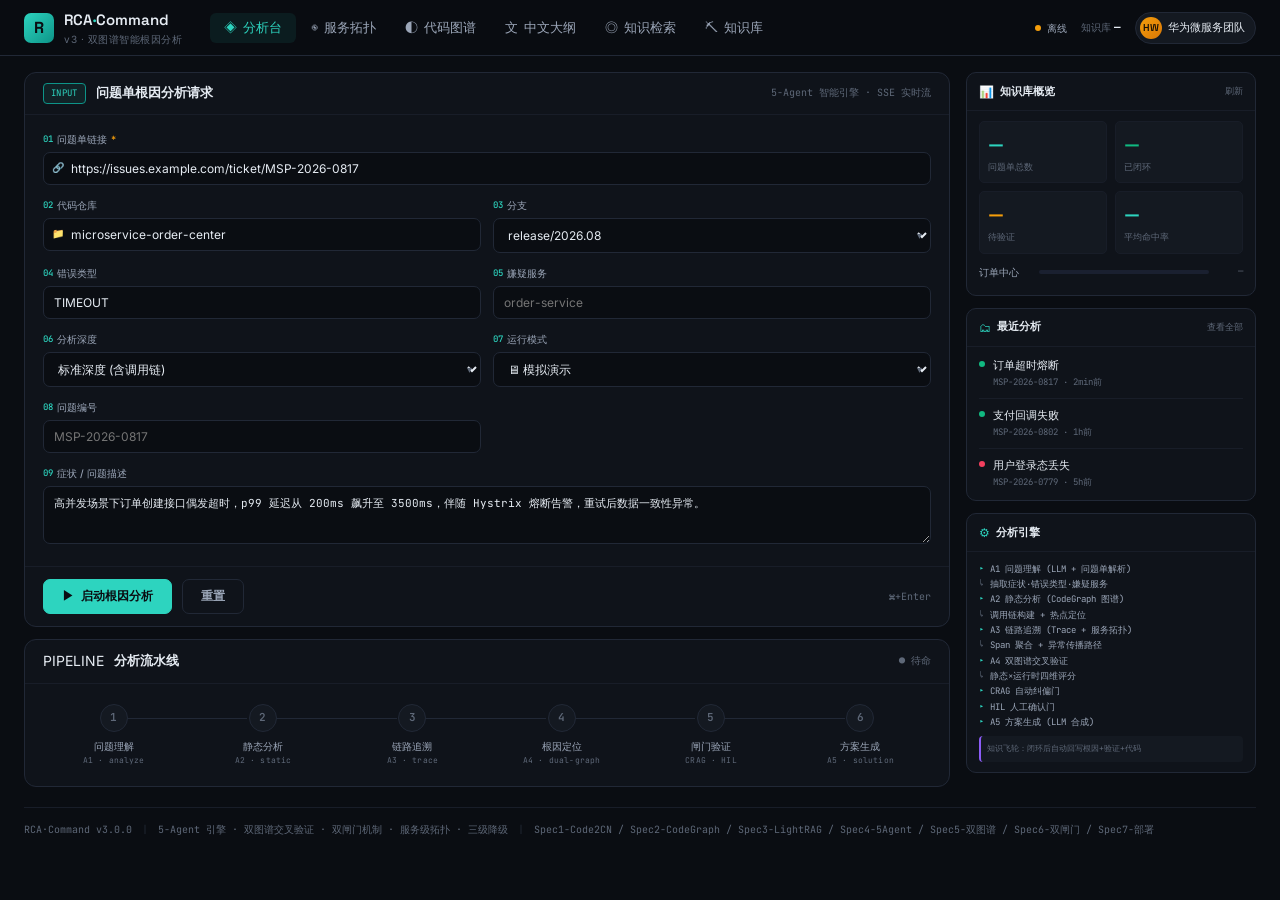
==== commit b692e0fa: "feat: Generate Spec Docs from HTML Co-authored-by: traeagent <traeagent@users.noreply.github.com>" ====
--- a/rca-command.html
+++ b/rca-command.html
@@ -451,6 +451,19 @@
 .rag-meta-item b{color:var(--txt-0)}
 .rag-content{font-size:13px;color:var(--txt-0);line-height:1.7;padding:12px;background:var(--bg-2);border-radius:6px;border-left:3px solid var(--violet);white-space:pre-wrap}
 
+/* ===== KB MAINTENANCE VIEW ===== */
+.kb-section{background:var(--bg-1);border:1px solid var(--border);border-radius:8px;padding:14px;margin-bottom:12px}
+.kb-section h4{font-family:'Space Grotesk';font-size:11px;font-weight:600;margin-bottom:10px;display:flex;align-items:center;gap:6px}
+.kb-section h4 .ic{color:var(--cyan)}
+.kb-form{display:grid;grid-template-columns:1fr 1fr;gap:10px}
+.kb-form .field.full{grid-column:1/-1}
+.kb-toolbar{display:flex;gap:8px;margin-bottom:12px;flex-wrap:wrap;align-items:flex-end}
+.kb-toolbar .field{flex:1;min-width:200px}
+.kb-table-wrap{overflow-x:auto;background:var(--bg-2);border:1px solid var(--border-soft);border-radius:8px}
+.kb-empty{color:var(--txt-2);font-size:11px;padding:14px 0;text-align:center}
+.kb-row-del{color:var(--red);cursor:pointer;font-size:10px;border:1px solid var(--border);border-radius:5px;padding:2px 8px;background:transparent;font-family:'Space Grotesk'}
+.kb-row-del:hover{border-color:var(--red);background:rgba(244,63,94,.08)}
+
 /* ===== FOOTER ===== */
 .foot{margin-top:20px;padding-top:14px;border-top:1px solid var(--border-soft);display:flex;align-items:center;gap:10px;font-size:10px;color:var(--txt-2);font-family:'JetBrains Mono'}
 .foot .sep{color:var(--border)}
@@ -510,6 +523,7 @@
     <button class="nav-btn" data-view="codegraph"><span>◐</span> 代码图谱</button>
     <button class="nav-btn" data-view="code2cn"><span>文</span> 中文大纲</button>
     <button class="nav-btn" data-view="rag"><span>◎</span> 知识检索</button>
+    <button class="nav-btn" data-view="kb"><span>⛏</span> 知识库</button>
   </nav>
   <div class="header-spacer"></div>
   <div class="status-cluster">
@@ -818,6 +832,49 @@
   </div>
 </div>
 
+<!-- ===== VIEW: KB MAINTENANCE ===== -->
+<div class="view" id="view-kb">
+  <div class="kb-section">
+    <h4><span class="ic">☁</span> 云捷问题单批量导入</h4>
+    <div class="kb-form">
+      <div class="field full"><label>问题单链接/编号（每行一个，通过 opencode 从云捷聚合关联 MR）</label>
+        <div class="input-wrap"><textarea id="kbYunjieRefs" placeholder="https://yunjie.example.com/ticket/MSP-2026-0817&#10;MSP-2026-0999&#10;https://yunjie.example.com/ticket/MSP-2026-1024"></textarea></div>
+      </div>
+    </div>
+    <div style="margin-top:10px"><button class="btn btn-primary btn-sm" id="kbYunjieBtn">☁ 拉取并导入</button></div>
+  </div>
+
+  <div class="kb-section">
+    <h4><span class="ic">✎</span> 手动单条写入知识库</h4>
+    <div class="kb-form">
+      <div class="field"><label>问题单号 <span class="req">*</span></label><div class="input-wrap"><input type="text" id="kbTicketId" placeholder="MSP-2026-0817"></div></div>
+      <div class="field"><label>标题</label><div class="input-wrap"><input type="text" id="kbTitle" placeholder="订单超时"></div></div>
+      <div class="field full"><label>描述</label><div class="input-wrap"><textarea id="kbDesc" placeholder="现象描述…"></textarea></div></div>
+      <div class="field full"><label>根因</label><div class="input-wrap"><textarea id="kbRootCause" placeholder="根因分析…"></textarea></div></div>
+      <div class="field full"><label>修复代码 / Diff</label><div class="input-wrap"><textarea id="kbFixCode" placeholder="修复代码或补丁…"></textarea></div></div>
+      <div class="field"><label>微服务</label><div class="input-wrap"><input type="text" id="kbMicroservice" placeholder="order-center"></div></div>
+      <div class="field"><label>模块</label><div class="input-wrap"><input type="text" id="kbModule" placeholder="OrderService"></div></div>
+      <div class="field"><label>错误码</label><div class="input-wrap"><input type="text" id="kbErrorCode" placeholder="TIMEOUT"></div></div>
+      <div class="field"><label>严重等级</label><div class="input-wrap"><input type="text" id="kbSeverity" placeholder="P1"></div></div>
+    </div>
+    <div style="margin-top:10px"><button class="btn btn-primary btn-sm" id="kbManualBtn">✎ 写入知识库</button></div>
+  </div>
+
+  <div class="kb-section">
+    <h4><span class="ic">◎</span> 知识库列表 / 检索 / 删除</h4>
+    <div class="kb-toolbar">
+      <div class="field"><label>检索关键词（留空则按最近列表）</label>
+        <div class="input-wrap"><input type="text" id="kbSearchQ" placeholder="如：锁竞争 / TIMEOUT / order-center"></div>
+      </div>
+      <button class="btn btn-cyan btn-sm" id="kbSearchBtn">◎ 检索</button>
+      <button class="btn btn-ghost btn-sm" id="kbListBtn">↻ 刷新列表</button>
+    </div>
+    <div class="kb-table-wrap" id="kbTableWrap">
+      <div class="kb-empty">点击「刷新列表」载入知识库条目</div>
+    </div>
+  </div>
+</div>
+
 <div class="foot">
   <span>RCA·Command v3.0.0</span>
   <span class="sep">|</span>
@@ -895,6 +952,7 @@
   $$('.view').forEach(function(el){el.classList.toggle('active',el.id==='view-'+v)});
   $$('.nav-btn').forEach(function(b){b.classList.toggle('active',b.dataset.view===v)});
   if(v==='topology')renderTopology();
+  if(v==='kb')kbList();
 }
 
 function switchTab(tab){
@@ -1008,10 +1066,16 @@
     try{evt=JSON.parse(e.data);}catch(_){return;}
     if(evt.type==='final'){
       if(eventSource){eventSource.close();eventSource=null;}
-      stopPolling();
-      if(evt.data)renderAll(evt.data);
-      $('#runBtn').disabled=false;
-      setLive('● 已完成');
+      var hilPending=evt.data&&evt.data.gate_status&&evt.data.gate_status.hil==='pending';
+      if(hilPending){
+        showHIL(evt.data);
+        setLive('● 等待人工确认');
+      }else{
+        stopPolling();
+        if(evt.data)renderAll(evt.data);
+        $('#runBtn').disabled=false;
+        setLive('● 已完成');
+      }
     }else if(evt.type==='error'){
       if(eventSource){eventSource.close();eventSource=null;}
       stopPolling();
@@ -1030,9 +1094,10 @@
   pollTimer=setInterval(function(){
     api('/api/v1/rca/'+encodeURIComponent(taskId)+'/state').then(function(state){
       updatePipelineFromState(state);
-      if(state.gate_status&&state.gate_status.hil==='pending'){showHIL(state);}
       var st=state.stage&&state.stage.status;
       var idx=state.stage&&state.stage.index;
+      var hilPending=state.gate_status&&state.gate_status.hil==='pending';
+      if(hilPending){showHIL(state);return;}
       if(st==='completed'||idx>=6||st==='failed'||st==='rejected'||idx>=99){
         stopPolling();
         if(eventSource){eventSource.close();eventSource=null;}
@@ -1059,7 +1124,8 @@
   renderRca(s,top3,top1);
   renderDual(s,top1);
   renderSolution(s);
-  setLive('● 已完成');
+  var _st=(s.stage&&s.stage.status)||'completed';
+  setLive(_st==='rejected'?'● 已驳回':(_st==='failed'?'● 失败':'● 已完成'));
   refreshHistory();
 }
 
@@ -1249,7 +1315,7 @@
   var body={action:action,comment:comment||null,confirmed_root_cause_id:fn||'',operator:'HW'};
   api('/api/v1/rca/'+encodeURIComponent(currentTask)+'/confirm',{method:'POST',headers:{'Content-Type':'application/json'},body:JSON.stringify(body)}).then(function(state){
     hideHIL();
-    toast('HIL '+action+' 已提交，继续生成方案');
+    toast(action==='reject'?'HIL 已驳回，任务终止':'HIL '+action+' 已提交，继续生成方案');
     stopPolling();
     if(eventSource){eventSource.close();eventSource=null;}
     renderAll(state);
@@ -1534,6 +1600,79 @@
   }).catch(function(err){$('#ragResult').innerHTML='<div style="text-align:center;padding:30px;color:var(--red);font-size:13px">'+esc(err.message)+'</div>'});
 }
 
+function kbYunjieImport(){
+  var raw=$('#kbYunjieRefs').value.trim();
+  if(!raw){toast('请输入问题单链接/编号',true);return;}
+  var refs=raw.split(/\n+/).map(function(s){return s.trim()}).filter(Boolean);
+  if(!refs.length){toast('未解析到有效条目',true);return;}
+  $('#kbYunjieBtn').disabled=true;
+  api('/api/v1/yunjie/import',{method:'POST',headers:{'Content-Type':'application/json'},body:JSON.stringify({ticket_refs:refs})}).then(function(d){
+    toast('导入 '+d.imported+' 条，知识库共 '+(d.total||0)+' 条'+(d.lightrag_degraded?'（LightRAG 降级）':''));
+    kbList();
+    refreshKb();
+  }).catch(function(err){toast('云捷导入失败：'+err.message,true)}).finally(function(){
+    $('#kbYunjieBtn').disabled=false;
+  });
+}
+
+function kbManualImport(){
+  var tid=$('#kbTicketId').value.trim();
+  if(!tid){toast('问题单号必填',true);return;}
+  var item={
+    ticket_id:tid,
+    title:$('#kbTitle').value.trim(),
+    description:$('#kbDesc').value.trim(),
+    root_cause:$('#kbRootCause').value.trim(),
+    fix_code:$('#kbFixCode').value.trim(),
+    microservice:$('#kbMicroservice').value.trim(),
+    module:$('#kbModule').value.trim(),
+    error_code:$('#kbErrorCode').value.trim(),
+    severity:$('#kbSeverity').value.trim()
+  };
+  api('/api/kb/import',{method:'POST',headers:{'Content-Type':'application/json'},body:JSON.stringify({items:[item]})}).then(function(d){
+    toast('写入成功，知识库共 '+(d.total||0)+' 条');
+    ['kbTicketId','kbTitle','kbDesc','kbRootCause','kbFixCode','kbMicroservice','kbModule','kbErrorCode','kbSeverity'].forEach(function(id){$('#'+id).value=''});
+    kbList();
+    refreshKb();
+  }).catch(function(err){toast('写入失败：'+err.message,true)});
+}
+
+function kbList(){
+  api('/api/kb/tickets?limit=50').then(function(d){renderKbTable(d.items||[],d.kb_count||0)}).catch(function(err){
+    $('#kbTableWrap').innerHTML='<div class="kb-empty" style="color:var(--red)">'+esc(err.message)+'</div>';
+  });
+}
+
+function kbSearch(){
+  var q=$('#kbSearchQ').value.trim();
+  var url='/api/kb/tickets?limit=50'+(q?('&q='+encodeURIComponent(q)):'');
+  api(url).then(function(d){renderKbTable(d.items||[],d.kb_count||0)}).catch(function(err){
+    $('#kbTableWrap').innerHTML='<div class="kb-empty" style="color:var(--red)">'+esc(err.message)+'</div>';
+  });
+}
+
+function renderKbTable(items,total){
+  if(!items.length){$('#kbTableWrap').innerHTML='<div class="kb-empty">知识库为空，请导入或手动写入</div>';return;}
+  var h='<div style="padding:8px 10px;font-size:10px;color:var(--txt-2);font-family:\'JetBrains Mono\'">命中 <b style="color:var(--txt-0)">'+items.length+'</b> 条 · 知识库共 <b style="color:var(--cyan)">'+total+'</b> 条</div>';
+  h+='<table class="cg-table"><thead><tr><th>问题单</th><th>标题</th><th>根因</th><th>微服务</th><th>错误码</th><th>相似度</th><th></th></tr></thead><tbody>';
+  items.forEach(function(it){
+    var sim=it.similarity!=null?fmt(it.similarity):'—';
+    h+='<tr><td>'+esc(it.ticket_id)+'</td><td>'+esc(it.title)+'</td><td style="max-width:240px;overflow:hidden;text-overflow:ellipsis;white-space:nowrap" title="'+esc(it.root_cause)+'">'+esc(it.root_cause||'')+'</td><td>'+esc(it.microservice||'')+'</td><td>'+esc(it.error_code||'')+'</td><td>'+sim+'</td><td><button class="kb-row-del" data-id="'+esc(it.ticket_id)+'">删除</button></td></tr>';
+  });
+  h+='</tbody></table>';
+  $('#kbTableWrap').innerHTML=h;
+  $('#kbTableWrap').querySelectorAll('.kb-row-del').forEach(function(btn){
+    btn.addEventListener('click',function(){
+      var id=btn.getAttribute('data-id');
+      api('/api/kb/tickets',{method:'DELETE',headers:{'Content-Type':'application/json'},body:JSON.stringify({ids:[id]})}).then(function(d){
+        toast('已删除 '+id+'，剩余 '+(d.total||0)+' 条');
+        kbList();
+        refreshKb();
+      }).catch(function(err){toast('删除失败：'+err.message,true)});
+    });
+  });
+}
+
 function refreshHealth(){
   api('/api/v1/health').then(function(d){
     var up=d.status==='up';
@@ -1614,6 +1753,11 @@
   $('#c2cnGenBtn').addEventListener('click',c2cnGen);
   $('#ragSearchBtn').addEventListener('click',ragSearch);
   $('#ragQuery').addEventListener('keydown',function(e){if(e.key==='Enter')ragSearch()});
+  $('#kbYunjieBtn').addEventListener('click',kbYunjieImport);
+  $('#kbManualBtn').addEventListener('click',kbManualImport);
+  $('#kbSearchBtn').addEventListener('click',kbSearch);
+  $('#kbListBtn').addEventListener('click',kbList);
+  $('#kbSearchQ').addEventListener('keydown',function(e){if(e.key==='Enter')kbSearch()});
   $('#hilConfirmBtn').addEventListener('click',function(){sendHilDecision('confirm')});
   $('#hilModifyBtn').addEventListener('click',function(){sendHilDecision('modify')});
   $('#hilRejectBtn').addEventListener('click',function(){sendHilDecision('reject')});
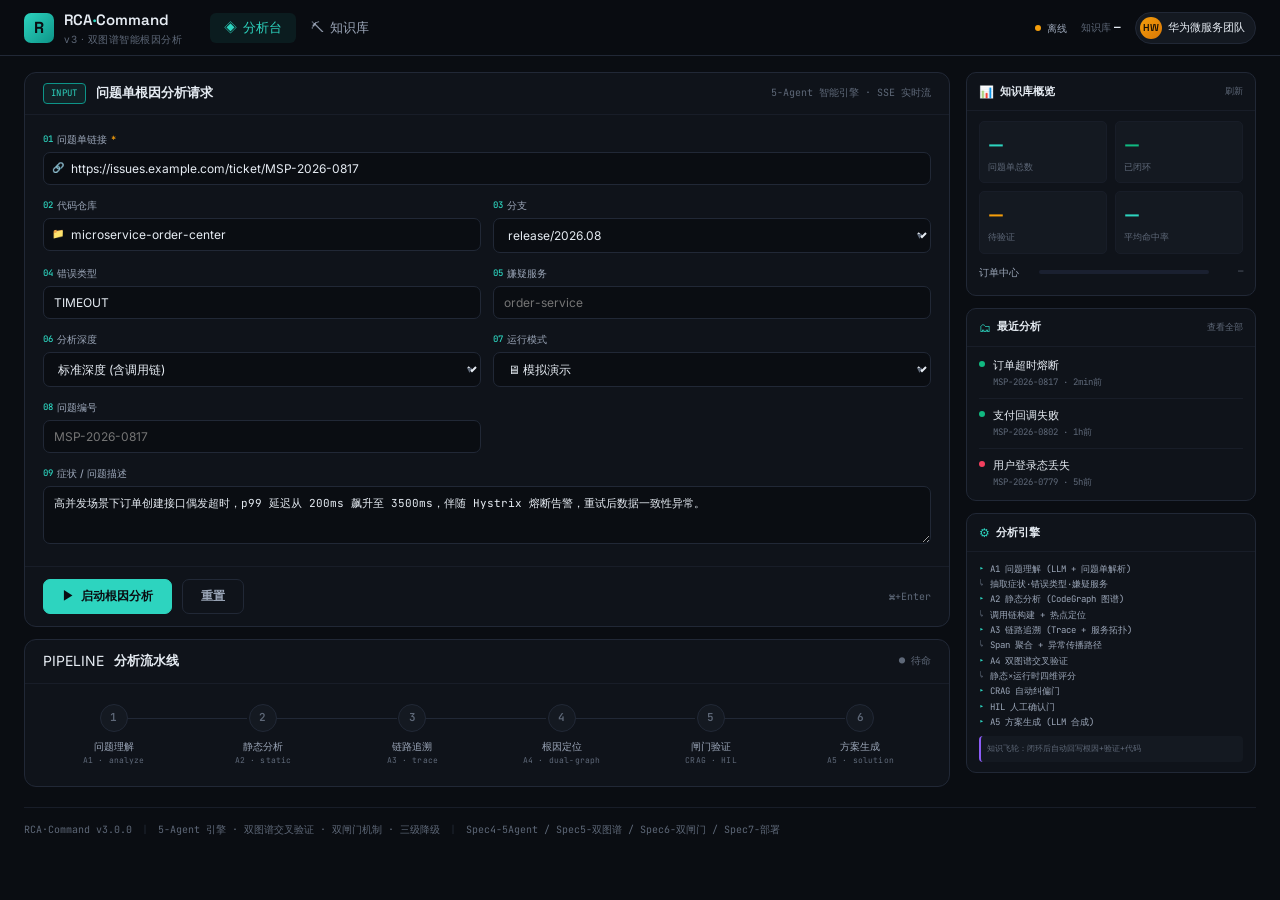
==== commit 85e46e94: "feat: 分阶段端到端测试与修复 Co-authored-by: traeagent <traeagent@users.noreply.github.com>" ====
--- a/rca-command.html
+++ b/rca-command.html
@@ -392,65 +392,6 @@
 .flow-mini .step .arr{color:var(--txt-2)}
 .flow-mini .note{color:var(--txt-2);font-size:8px;margin-top:6px;padding:6px;background:var(--bg-2);border-radius:4px;border-left:2px solid var(--violet)}
 
-/* ===== SERVICE TOPOLOGY VIEW ===== */
-.topo-header{display:flex;align-items:center;gap:12px;margin-bottom:14px;flex-wrap:wrap}
-.topo-header h2{font-family:'Space Grotesk';font-size:15px;font-weight:600}
-.topo-canvas{
-  background:var(--bg-1);border:1px solid var(--border);border-radius:12px;padding:20px;min-height:400px;
-  display:flex;align-items:center;justify-content:center;position:relative;overflow:hidden;
-}
-.topo-canvas svg{width:100%;max-height:500px;filter:drop-shadow(0 2px 8px rgba(0,0,0,.3))}
-.topo-info{display:grid;grid-template-columns:1fr 1fr;gap:12px;margin-top:12px}
-.topo-info-card{background:var(--bg-1);border:1px solid var(--border);border-radius:8px;padding:12px}
-.topo-info-card h4{font-family:'Space Grotesk';font-size:11px;font-weight:600;margin-bottom:8px;display:flex;align-items:center;gap:6px}
-.topo-info-card h4 .ic{color:var(--cyan)}
-.topo-table{width:100%;font-size:11px;border-collapse:collapse}
-.topo-table th{text-align:left;color:var(--txt-2);font-weight:500;padding:4px 6px;border-bottom:1px solid var(--border-soft);font-size:9px;text-transform:uppercase}
-.topo-table td{padding:5px 6px;border-bottom:1px solid var(--border-soft)}
-.topo-table tr:last-child td{border-bottom:none}
-
-/* ===== CODEGRAPH VIEW ===== */
-.cg-toolbar{display:flex;gap:8px;margin-bottom:14px;flex-wrap:wrap;align-items:center}
-.cg-toolbar .input-wrap{flex:1;min-width:200px}
-.cg-toolbar .input-wrap input{font-size:12px}
-.cg-panels{display:grid;grid-template-columns:1fr 1fr;gap:12px}
-.cg-panel{background:var(--bg-1);border:1px solid var(--border);border-radius:8px;padding:14px;min-height:120px}
-.cg-panel.full{grid-column:1/-1}
-.cg-panel h4{font-family:'Space Grotesk';font-size:11px;font-weight:600;margin-bottom:8px;display:flex;align-items:center;gap:6px}
-.cg-panel h4 .ic{color:var(--cyan)}
-.cg-panel .empty{color:var(--txt-2);font-size:11px;padding:10px 0;text-align:center}
-.cg-table{width:100%;font-size:11px;border-collapse:collapse}
-.cg-table th{text-align:left;color:var(--txt-2);font-weight:500;padding:3px 6px;border-bottom:1px solid var(--border-soft);font-size:9px}
-.cg-table td{padding:4px 6px;border-bottom:1px solid var(--border-soft);font-size:11px;font-family:'JetBrains Mono'}
-.cg-table tr:last-child td{border-bottom:none}
-
-/* ===== CODE2CN VIEW ===== */
-.c2cn-toolbar{display:flex;gap:8px;margin-bottom:14px;flex-wrap:wrap;align-items:flex-end}
-.c2cn-toolbar .field{flex:1;min-width:180px}
-.c2cn-outline{
-  background:var(--bg-1);border:1px solid var(--border);border-radius:8px;padding:16px;
-}
-.c2cn-outline .cn-symbol{font-family:'Space Grotesk';font-size:16px;font-weight:600;margin-bottom:4px}
-.c2cn-outline .cn-file{font-size:10px;color:var(--txt-2);font-family:'JetBrains Mono';margin-bottom:10px}
-.c2cn-outline .cn-summary{font-size:13px;color:var(--txt-0);line-height:1.7;padding:10px;background:var(--bg-2);border-radius:6px;border-left:3px solid var(--cyan);margin-bottom:12px}
-.c2cn-meta{display:grid;grid-template-columns:1fr 1fr;gap:10px}
-.c2cn-meta-card{background:var(--bg-2);border:1px solid var(--border-soft);border-radius:6px;padding:10px}
-.c2cn-meta-card h5{font-size:10px;color:var(--txt-2);font-weight:500;margin-bottom:5px;font-family:'JetBrains Mono';text-transform:uppercase}
-.c2cn-meta-card ul{list-style:none}
-.c2cn-meta-card li{font-size:11px;padding:3px 0;border-bottom:1px solid var(--border-soft);display:flex;gap:5px}
-.c2cn-meta-card li:last-child{border-bottom:none}
-.c2cn-tokens{display:flex;gap:8px;flex-wrap:wrap;margin-top:10px}
-.c2cn-token{background:var(--bg-3);border:1px solid var(--border);padding:4px 8px;border-radius:4px;font-size:10px;font-family:'JetBrains Mono';color:var(--txt-1)}
-
-/* ===== RAG VIEW ===== */
-.rag-toolbar{display:flex;gap:8px;margin-bottom:14px;flex-wrap:wrap;align-items:flex-end}
-.rag-toolbar .field{flex:1;min-width:200px}
-.rag-result{background:var(--bg-1);border:1px solid var(--border);border-radius:8px;padding:16px;min-height:120px}
-.rag-result .rag-meta{display:flex;gap:10px;margin-bottom:10px;flex-wrap:wrap}
-.rag-meta-item{font-size:10px;color:var(--txt-2);font-family:'JetBrains Mono'}
-.rag-meta-item b{color:var(--txt-0)}
-.rag-content{font-size:13px;color:var(--txt-0);line-height:1.7;padding:12px;background:var(--bg-2);border-radius:6px;border-left:3px solid var(--violet);white-space:pre-wrap}
-
 /* ===== KB MAINTENANCE VIEW ===== */
 .kb-section{background:var(--bg-1);border:1px solid var(--border);border-radius:8px;padding:14px;margin-bottom:12px}
 .kb-section h4{font-family:'Space Grotesk';font-size:11px;font-weight:600;margin-bottom:10px;display:flex;align-items:center;gap:6px}
@@ -463,6 +404,10 @@
 .kb-empty{color:var(--txt-2);font-size:11px;padding:14px 0;text-align:center}
 .kb-row-del{color:var(--red);cursor:pointer;font-size:10px;border:1px solid var(--border);border-radius:5px;padding:2px 8px;background:transparent;font-family:'Space Grotesk'}
 .kb-row-del:hover{border-color:var(--red);background:rgba(244,63,94,.08)}
+.cg-table{width:100%;font-size:11px;border-collapse:collapse}
+.cg-table th{text-align:left;color:var(--txt-2);font-weight:500;padding:3px 6px;border-bottom:1px solid var(--border-soft);font-size:9px}
+.cg-table td{padding:4px 6px;border-bottom:1px solid var(--border-soft);font-size:11px;font-family:'JetBrains Mono'}
+.cg-table tr:last-child td{border-bottom:none}
 
 /* ===== FOOTER ===== */
 .foot{margin-top:20px;padding-top:14px;border-top:1px solid var(--border-soft);display:flex;align-items:center;gap:10px;font-size:10px;color:var(--txt-2);font-family:'JetBrains Mono'}
@@ -489,8 +434,6 @@
   .side-card{flex:1;min-width:240px}
   .candidate-grid{grid-template-columns:1fr}
   .evidence-grid{grid-template-columns:repeat(2,1fr)}
-  .cg-panels{grid-template-columns:1fr}
-  .topo-info{grid-template-columns:1fr}
 }
 @media(max-width:720px){
   .field-grid{grid-template-columns:1fr}
@@ -503,7 +446,6 @@
   .status-cluster{gap:8px}
   .status-pill{display:none}
   main{padding:10px}
-  .c2cn-meta{grid-template-columns:1fr}
 }
 </style>
 </head>
@@ -519,10 +461,6 @@
   </div>
   <nav class="header-nav" id="topNav">
     <button class="nav-btn active" data-view="dashboard"><span>◈</span> 分析台</button>
-    <button class="nav-btn" data-view="topology"><span>◉</span> 服务拓扑</button>
-    <button class="nav-btn" data-view="codegraph"><span>◐</span> 代码图谱</button>
-    <button class="nav-btn" data-view="code2cn"><span>文</span> 中文大纲</button>
-    <button class="nav-btn" data-view="rag"><span>◎</span> 知识检索</button>
     <button class="nav-btn" data-view="kb"><span>⛏</span> 知识库</button>
   </nav>
   <div class="header-spacer"></div>
@@ -743,95 +681,6 @@
 </div>
 </div>
 
-<!-- ===== VIEW: SERVICE TOPOLOGY ===== -->
-<div class="view" id="view-topology">
-  <div class="topo-header">
-    <h2>服务级拓扑图</h2>
-    <div class="input-wrap" style="flex:1;max-width:300px">
-      <input type="text" id="topoSvcInput" placeholder="输入服务名称过滤 (回车)" value="order-service">
-    </div>
-    <button class="btn btn-primary btn-sm" id="topoRenderBtn">◉ 渲染拓扑</button>
-    <button class="btn btn-ghost btn-sm" id="topoResetBtn">重置</button>
-  </div>
-  <div class="topo-canvas" id="topoCanvas">
-    <div class="empty" style="color:var(--txt-2);font-size:13px">点击「渲染拓扑」查看服务级拓扑图</div>
-  </div>
-  <div class="topo-info">
-    <div class="topo-info-card">
-      <h4><span class="ic">◉</span> 服务节点</h4>
-      <table class="topo-table" id="topoNodeTable"><thead><tr><th>服务</th><th>Owner</th><th>语言</th><th>状态</th></tr></thead><tbody id="topoNodeBody"><tr><td colspan="4" style="text-align:center;color:var(--txt-2)">暂无数据</td></tr></tbody></table>
-    </div>
-    <div class="topo-info-card">
-      <h4><span class="ic">→</span> 调用边</h4>
-      <table class="topo-table" id="topoEdgeTable"><thead><tr><th>源</th><th>目标</th><th>类型</th><th>延迟</th></tr></thead><tbody id="topoEdgeBody"><tr><td colspan="4" style="text-align:center;color:var(--txt-2)">暂无数据</td></tr></tbody></table>
-    </div>
-  </div>
-</div>
-
-<!-- ===== VIEW: CODEGRAPH ===== -->
-<div class="view" id="view-codegraph">
-  <div class="cg-toolbar">
-    <div class="input-wrap" style="flex:1;max-width:350px">
-      <input type="text" id="cgSymbol" placeholder="输入符号名 (如 OrderLockService.acquire)" value="OrderLockService.acquire">
-    </div>
-    <button class="btn btn-primary btn-sm" id="cgNodeBtn">🔍 节点信息</button>
-    <button class="btn btn-cyan btn-sm" id="cgCallersBtn">← 调用者</button>
-    <button class="btn btn-cyan btn-sm" id="cgCalleesBtn">→ 被调用者</button>
-    <button class="btn btn-cyan btn-sm" id="cgExploreBtn">◉ 邻域探索</button>
-  </div>
-  <div class="cg-panels">
-    <div class="cg-panel">
-      <h4><span class="ic">◈</span> 节点信息</h4>
-      <div id="cgNodeInfo" class="empty">输入符号名后点击「节点信息」</div>
-    </div>
-    <div class="cg-panel">
-      <h4><span class="ic">←</span> 调用者 (Callers)</h4>
-      <div id="cgCallers" class="empty">—</div>
-    </div>
-    <div class="cg-panel">
-      <h4><span class="ic">→</span> 被调用者 (Callees)</h4>
-      <div id="cgCallees" class="empty">—</div>
-    </div>
-    <div class="cg-panel">
-      <h4><span class="ic">◉</span> 邻域探索</h4>
-      <div id="cgExplore" class="empty">—</div>
-    </div>
-  </div>
-</div>
-
-<!-- ===== VIEW: CODE2CN ===== -->
-<div class="view" id="view-code2cn">
-  <div class="c2cn-toolbar">
-    <div class="field"><label>符号名</label><div class="input-wrap"><input type="text" id="c2cnSymbol" value="OrderLockService.acquire"></div></div>
-    <div class="field"><label>文件路径</label><div class="input-wrap"><input type="text" id="c2cnFile" value="OrderLockService.java"></div></div>
-    <div class="field" style="flex:2"><label>源码 (可选)</label><div class="input-wrap"><input type="text" id="c2cnSource" placeholder="留空则使用 mock 数据"></div></div>
-    <button class="btn btn-primary btn-sm" id="c2cnGenBtn">文 生成中文大纲</button>
-  </div>
-  <div class="c2cn-outline" id="c2cnOutline">
-    <div style="text-align:center;padding:30px;color:var(--txt-2);font-size:13px">点击「生成中文大纲」查看结果</div>
-  </div>
-</div>
-
-<!-- ===== VIEW: RAG ===== -->
-<div class="view" id="view-rag">
-  <div class="rag-toolbar">
-    <div class="field" style="max-width:200px"><label>检索意图</label>
-      <div class="input-wrap"><select id="ragIntent">
-        <option value="history">历史经验匹配 (history)</option>
-        <option value="propagation">根因传播追溯 (propagation)</option>
-        <option value="architecture">全局架构理解 (architecture)</option>
-      </select><span class="select-chev">▾</span></div>
-    </div>
-    <div class="field" style="flex:1"><label>查询</label>
-      <div class="input-wrap"><input type="text" id="ragQuery" value="订单超时锁竞争"></div>
-    </div>
-    <button class="btn btn-primary btn-sm" id="ragSearchBtn">◎ 检索</button>
-  </div>
-  <div class="rag-result" id="ragResult">
-    <div style="text-align:center;padding:30px;color:var(--txt-2);font-size:13px">输入查询后点击「检索」</div>
-  </div>
-</div>
-
 <!-- ===== VIEW: KB MAINTENANCE ===== -->
 <div class="view" id="view-kb">
   <div class="kb-section">
@@ -878,9 +727,9 @@
 <div class="foot">
   <span>RCA·Command v3.0.0</span>
   <span class="sep">|</span>
-  <span>5-Agent 引擎 · 双图谱交叉验证 · 双闸门机制 · 服务级拓扑 · 三级降级</span>
+  <span>5-Agent 引擎 · 双图谱交叉验证 · 双闸门机制 · 三级降级</span>
   <span class="sep">|</span>
-  <span>Spec1-Code2CN / Spec2-CodeGraph / Spec3-LightRAG / Spec4-5Agent / Spec5-双图谱 / Spec6-双闸门 / Spec7-部署</span>
+  <span>Spec4-5Agent / Spec5-双图谱 / Spec6-双闸门 / Spec7-部署</span>
 </div>
 </main>
 
@@ -951,7 +800,6 @@
 function switchView(v){
   $$('.view').forEach(function(el){el.classList.toggle('active',el.id==='view-'+v)});
   $$('.nav-btn').forEach(function(b){b.classList.toggle('active',b.dataset.view===v)});
-  if(v==='topology')renderTopology();
   if(v==='kb')kbList();
 }
 
@@ -1323,283 +1171,6 @@
   }).catch(function(err){toast(err.message,true)});
 }
 
-function renderTopology(){
-  var data={
-    services:[
-      {name:'api-gateway',owner:'平台组',language:'Go',status:'normal'},
-      {name:'order-service',owner:'订单中心',language:'Java',status:'normal'},
-      {name:'order-core',owner:'订单中心',language:'Java',status:'anomaly'},
-      {name:'user-service',owner:'用户中心',language:'Java',status:'normal'},
-      {name:'inventory-service',owner:'仓储组',language:'Go',status:'normal'},
-      {name:'pay-service',owner:'支付组',language:'Java',status:'normal'},
-      {name:'notification-service',owner:'消息组',language:'Python',status:'normal'}
-    ],
-    calls:[
-      {src:'api-gateway',tgt:'order-service',type:'REST',latency:180},
-      {src:'order-service',tgt:'order-core',type:'RPC',latency:320},
-      {src:'order-service',tgt:'user-service',type:'REST',latency:42},
-      {src:'order-service',tgt:'inventory-service',type:'REST',latency:66},
-      {src:'order-core',tgt:'pay-service',type:'RPC',latency:210},
-      {src:'order-core',tgt:'notification-service',type:'MQ',latency:15},
-      {src:'api-gateway',tgt:'user-service',type:'REST',latency:30}
-    ],
-    contains:[
-      {service:'order-core',functions:['OrderLockService.acquire','OrderPersistService.save','StockDeductService.deduct']},
-      {service:'order-service',functions:['OrderCreateController.create','OrderService.createOrder']},
-      {service:'pay-service',functions:['PayCallbackController.handle','PayRefundService.refund']}
-    ],
-    anomalyPath:['api-gateway','order-service','order-core']
-  };
-  var svc=$('#topoSvcInput').value.trim();
-  if(svc&&data.services.every(function(s){return s.name!==svc})){toast('服务「'+svc+'」不在拓扑中',true);}
-  var canvas=$('#topoCanvas');
-  var W=880,H=560,CX=W/2,CY=H/2,RX=300,RY=200;
-  var NS='http://www.w3.org/2000/svg';
-  var svg=document.createElementNS(NS,'svg');
-  svg.setAttribute('viewBox','0 0 '+W+' '+H);
-  svg.setAttribute('xmlns',NS);
-  var defs=document.createElementNS(NS,'defs');
-  svg.appendChild(defs);
-  var m0=document.createElementNS(NS,'marker');
-  m0.setAttribute('id','arr');m0.setAttribute('markerWidth','8');m0.setAttribute('markerHeight','8');m0.setAttribute('refX','7');m0.setAttribute('refY','4');m0.setAttribute('orient','auto');
-  var mp=document.createElementNS(NS,'path');
-  mp.setAttribute('d','M0,0 L8,4 L0,8 Z');mp.setAttribute('fill','#5e6878');
-  m0.appendChild(mp);defs.appendChild(m0);
-  var m1=document.createElementNS(NS,'marker');
-  m1.setAttribute('id','arrA');m1.setAttribute('markerWidth','8');m1.setAttribute('markerHeight','8');m1.setAttribute('refX','7');m1.setAttribute('refY','4');m1.setAttribute('orient','auto');
-  var mp2=document.createElementNS(NS,'path');
-  mp2.setAttribute('d','M0,0 L8,4 L0,8 Z');mp2.setAttribute('fill','#f43f5e');
-  m1.appendChild(mp2);defs.appendChild(m1);
-  var pos={};
-  data.services.forEach(function(s,i){
-    var ang=(-90+(360*i/data.services.length))*Math.PI/180;
-    pos[s.name]={x:CX+RX*Math.cos(ang),y:CY+RY*Math.sin(ang)};
-  });
-  var anomalyEdges={};
-  for(var i=0;i<data.anomalyPath.length-1;i++)anomalyEdges[data.anomalyPath[i]+'->'+data.anomalyPath[i+1]]=true;
-  data.calls.forEach(function(c){
-    var a=pos[c.src],b=pos[c.tgt];
-    if(!a||!b)return;
-    var anom=anomalyEdges[c.src+'->'+c.tgt];
-    var off=anom?0:20;
-    var dx=b.x-a.x,dy=b.y-a.y;
-    var len=Math.sqrt(dx*dx+dy*dy)||1;
-    var px=-dy/len*off,py=dx/len*off;
-    var d='M'+a.x+' '+a.y+' Q'+( (a.x+b.x)/2+px)+' '+((a.y+b.y)/2+py)+' '+b.x+' '+b.y;
-    var e=document.createElementNS(NS,'path');
-    e.setAttribute('d',d);e.setAttribute('fill','none');
-    e.setAttribute('stroke',anom?'#f43f5e':'#2b3445');
-    e.setAttribute('stroke-width',anom?'2.5':'1.4');
-    e.setAttribute('opacity',anom?'1':'.7');
-    e.setAttribute('marker-end','url(#'+(anom?'arrA':'arr')+')');
-    svg.appendChild(e);
-    var lab=document.createElementNS(NS,'text');
-    lab.setAttribute('x',(a.x+b.x)/2+px);lab.setAttribute('y',(a.y+b.y)/2+py-6);
-    lab.setAttribute('text-anchor','middle');lab.setAttribute('font-size','9');
-    lab.setAttribute('fill',anom?'#f43f5e':'#5e6878');lab.setAttribute('font-family','JetBrains Mono');
-    lab.textContent=(c.latency||'')+'ms';
-    svg.appendChild(lab);
-  });
-  data.contains.forEach(function(ct){
-    var s=pos[ct.service];
-    if(!s)return;
-    ct.functions.forEach(function(fn,fi){
-      var fx=s.x+(fi-(ct.functions.length-1)/2)*150;
-      var fy=s.y+52+fi*14;
-      var ln=document.createElementNS(NS,'line');
-      ln.setAttribute('x1',s.x);ln.setAttribute('y1',s.y+30);
-      ln.setAttribute('x2',fx);ln.setAttribute('y2',fy);
-      ln.setAttribute('stroke','#8b5cf6');ln.setAttribute('stroke-width','1');ln.setAttribute('stroke-dasharray','3 3');ln.setAttribute('opacity','.6');
-      svg.appendChild(ln);
-      var t=document.createElementNS(NS,'text');
-      t.setAttribute('x',fx);t.setAttribute('y',fy+3);t.setAttribute('text-anchor','middle');
-      t.setAttribute('font-size','8');t.setAttribute('fill','#8b5cf6');t.setAttribute('font-family','JetBrains Mono');
-      t.textContent=fn;
-      svg.appendChild(t);
-    });
-  });
-  data.services.forEach(function(s){
-    var p=pos[s.name];
-    var anom=s.status==='anomaly';
-    var g=document.createElementNS(NS,'g');
-    g.setAttribute('transform','translate('+p.x+' '+p.y+')');
-    g.setAttribute('style','cursor:pointer');
-    var ring=document.createElementNS(NS,'circle');
-    ring.setAttribute('r','30');
-    ring.setAttribute('fill',anom?'rgba(244,63,94,.08)':'rgba(45,212,191,.05)');
-    ring.setAttribute('stroke',anom?'#f43f5e':'#2dd4bf');
-    ring.setAttribute('stroke-width',anom?'2.5':'1.5');
-    if(anom){
-      var an=document.createElementNS(NS,'animate');
-      an.setAttribute('attributeName','opacity');an.setAttribute('values','1;.35;1');an.setAttribute('dur','1.6s');an.setAttribute('repeatCount','indefinite');
-      ring.appendChild(an);
-    }
-    g.appendChild(ring);
-    var core=document.createElementNS(NS,'circle');
-    core.setAttribute('r','10');core.setAttribute('fill',anom?'#f43f5e':'#2dd4bf');
-    g.appendChild(core);
-    var t1=document.createElementNS(NS,'text');
-    t1.setAttribute('y','44');t1.setAttribute('text-anchor','middle');t1.setAttribute('font-size','11');
-    t1.setAttribute('fill','#e6ecf3');t1.setAttribute('font-family','Space Grotesk');t1.setAttribute('font-weight','600');
-    t1.textContent=s.name;
-    g.appendChild(t1);
-    var t2=document.createElementNS(NS,'text');
-    t2.setAttribute('y','56');t2.setAttribute('text-anchor','middle');t2.setAttribute('font-size','8');
-    t2.setAttribute('fill','#5e6878');t2.setAttribute('font-family','JetBrains Mono');
-    t2.textContent=(s.owner||'')+' · '+(s.language||'');
-    g.appendChild(t2);
-    g.addEventListener('click',function(){toast(s.name+' · '+s.owner+' · '+s.language+' · status='+s.status);});
-    svg.appendChild(g);
-  });
-  var lg=document.createElementNS(NS,'g');
-  lg.setAttribute('transform','translate(18 22)');
-  var lg1=document.createElementNS(NS,'circle');
-  lg1.setAttribute('cx','6');lg1.setAttribute('cy','6');lg1.setAttribute('r','5');lg1.setAttribute('fill','#2dd4bf');
-  lg.appendChild(lg1);
-  var lt1=document.createElementNS(NS,'text');
-  lt1.setAttribute('x','16');lt1.setAttribute('y','9');lt1.setAttribute('font-size','9');lt1.setAttribute('fill','#9ba6b8');
-  lt1.textContent='正常服务';
-  lg.appendChild(lt1);
-  var lg2=document.createElementNS(NS,'circle');
-  lg2.setAttribute('cx','6');lg2.setAttribute('cy','24');lg2.setAttribute('r','5');lg2.setAttribute('fill','#f43f5e');
-  lg.appendChild(lg2);
-  var lt2=document.createElementNS(NS,'text');
-  lt2.setAttribute('x','16');lt2.setAttribute('y','27');lt2.setAttribute('font-size','9');lt2.setAttribute('fill','#9ba6b8');
-  lt2.textContent='异常服务';
-  lg.appendChild(lt2);
-  var ll=document.createElementNS(NS,'line');
-  ll.setAttribute('x1','6');ll.setAttribute('y1','42');ll.setAttribute('x2','40');ll.setAttribute('y2','42');
-  ll.setAttribute('stroke','#f43f5e');ll.setAttribute('stroke-width','2');
-  lg.appendChild(ll);
-  var lt3=document.createElementNS(NS,'text');
-  lt3.setAttribute('x','46');lt3.setAttribute('y','45');lt3.setAttribute('font-size','9');lt3.setAttribute('fill','#9ba6b8');
-  lt3.textContent='异常传播路径';
-  lg.appendChild(lt3);
-  var ld=document.createElementNS(NS,'line');
-  ld.setAttribute('x1','6');ld.setAttribute('y1','60');ld.setAttribute('x2','40');ld.setAttribute('y2','60');
-  ld.setAttribute('stroke','#8b5cf6');ld.setAttribute('stroke-width','1');ld.setAttribute('stroke-dasharray','3 3');
-  lg.appendChild(ld);
-  var lt4=document.createElementNS(NS,'text');
-  lt4.setAttribute('x','46');lt4.setAttribute('y','63');lt4.setAttribute('font-size','9');lt4.setAttribute('fill','#9ba6b8');
-  lt4.textContent='CONTAINS 下钻 (服务→函数)';
-  lg.appendChild(lt4);
-  svg.appendChild(lg);
-  canvas.innerHTML='';
-  canvas.appendChild(svg);
-  $('#topoNodeBody').innerHTML=data.services.map(function(s){
-    return '<tr><td>'+esc(s.name)+(s.status==='anomaly'?' <span class="chip red">异常</span>':'')+'</td><td>'+esc(s.owner||'')+'</td><td>'+esc(s.language||'')+'</td><td>'+esc(s.status||'')+'</td></tr>';
-  }).join('');
-  $('#topoEdgeBody').innerHTML=data.calls.map(function(c){
-    return '<tr><td>'+esc(c.src)+'</td><td>'+esc(c.tgt)+'</td><td>'+esc(c.type||'')+'</td><td>'+(c.latency||'')+'ms</td></tr>';
-  }).join('');
-  toast('拓扑已渲染 · 异常路径高亮');
-}
-
-function resetTopo(){
-  $('#topoCanvas').innerHTML='<div class="empty" style="color:var(--txt-2);font-size:13px">点击「渲染拓扑」查看服务级拓扑图</div>';
-  $('#topoNodeBody').innerHTML='<tr><td colspan="4" style="text-align:center;color:var(--txt-2)">暂无数据</td></tr>';
-  $('#topoEdgeBody').innerHTML='<tr><td colspan="4" style="text-align:center;color:var(--txt-2)">暂无数据</td></tr>';
-}
-
-function cgNode(){
-  var sym=$('#cgSymbol').value.trim();
-  if(!sym){toast('请输入符号名',true);return;}
-  api('/api/v1/codegraph/node/'+encodeURIComponent(sym)).then(function(node){
-    var rows=[['symbol',node.symbol],['type',node.type],['file',node.file],['line',node.line],['fan_in',node.fan_in],['fan_out',node.fan_out],['complexity',node.complexity],['signature',node.signature]];
-    var h='<table class="cg-table">'+rows.map(function(r){return '<tr><th>'+r[0]+'</th><td>'+esc(r[1]==null?'':r[1])+'</td></tr>'}).join('');
-    if(node.cn_summary)h+='<tr><th>cn_summary</th><td style="white-space:pre-wrap">'+esc(node.cn_summary)+'</td></tr>';
-    h+='</table>';
-    $('#cgNodeInfo').innerHTML=h;
-  }).catch(function(err){$('#cgNodeInfo').innerHTML='<div class="empty" style="color:var(--red)">'+esc(err.message)+'</div>'});
-}
-
-function cgCallers(){
-  var sym=$('#cgSymbol').value.trim();
-  if(!sym){toast('请输入符号名',true);return;}
-  api('/api/v1/codegraph/callers/'+encodeURIComponent(sym)+'?depth=2').then(function(data){
-    var list=data.callers||[];
-    var h=list.length
-      ?'<table class="cg-table"><tr><th>调用者</th><th>类型</th><th>文件</th><th>行</th></tr>'+list.map(function(c){
-        return '<tr><td>'+esc(c.symbol||c.name||c)+'</td><td>'+esc(c.type||'')+'</td><td>'+esc(c.file||'')+'</td><td>'+(c.line||'')+'</td></tr>';
-      }).join('')+'</table>'
-      :'<div class="empty">无调用者</div>';
-    if(data.truncated)h+='<div style="color:var(--txt-2);font-size:10px;margin-top:6px">结果已截断</div>';
-    $('#cgCallers').innerHTML=h;
-  }).catch(function(err){$('#cgCallers').innerHTML='<div class="empty" style="color:var(--red)">'+esc(err.message)+'</div>'});
-}
-
-function cgCallees(){
-  var sym=$('#cgSymbol').value.trim();
-  if(!sym){toast('请输入符号名',true);return;}
-  api('/api/v1/codegraph/callees/'+encodeURIComponent(sym)).then(function(data){
-    var list=data.callees||[];
-    var h=list.length
-      ?'<table class="cg-table"><tr><th>被调用者</th><th>类型</th><th>文件</th><th>行</th></tr>'+list.map(function(c){
-        return '<tr><td>'+esc(c.symbol||c.name||c)+'</td><td>'+esc(c.type||'')+'</td><td>'+esc(c.file||'')+'</td><td>'+(c.line||'')+'</td></tr>';
-      }).join('')+'</table>'
-      :'<div class="empty">无被调用者</div>';
-    $('#cgCallees').innerHTML=h;
-  }).catch(function(err){$('#cgCallees').innerHTML='<div class="empty" style="color:var(--red)">'+esc(err.message)+'</div>'});
-}
-
-function cgExplore(){
-  var sym=$('#cgSymbol').value.trim();
-  if(!sym){toast('请输入符号名',true);return;}
-  api('/api/v1/codegraph/explore/'+encodeURIComponent(sym)+'?hops=2').then(function(data){
-    var nodes=data.nodes||[];
-    var edges=data.edges||[];
-    var h='<div style="font-size:11px;margin-bottom:6px;color:var(--txt-1)">中心: <b style="color:var(--cyan)">'+esc(data.center||sym)+'</b> · 节点 '+nodes.length+' · 边 '+edges.length+'</div>';
-    if(nodes.length){
-      h+='<table class="cg-table"><tr><th>节点</th><th>类型</th><th>文件</th><th>行</th></tr>'+nodes.slice(0,40).map(function(n){
-        return '<tr><td>'+esc(n.symbol||n.name||n)+'</td><td>'+esc(n.type||'')+'</td><td>'+esc(n.file||'')+'</td><td>'+(n.line||'')+'</td></tr>';
-      }).join('')+'</table>';
-    }else{
-      h+='<div class="empty">无节点</div>';
-    }
-    if(edges.length){
-      h+='<div style="font-size:10px;color:var(--txt-2);margin-top:6px">调用边: '+edges.map(function(e){return esc(e.src||e.src_id)+' → '+esc(e.tgt||e.tgt_id)}).join(' · ')+'</div>';
-    }
-    $('#cgExplore').innerHTML=h;
-  }).catch(function(err){$('#cgExplore').innerHTML='<div class="empty" style="color:var(--red)">'+esc(err.message)+'</div>'});
-}
-
-function c2cnGen(){
-  var symbol=$('#c2cnSymbol').value.trim();
-  var file=$('#c2cnFile').value.trim();
-  var source=$('#c2cnSource').value.trim();
-  if(!symbol){toast('请输入符号名',true);return;}
-  api('/api/v1/code2cn/generate',{method:'POST',headers:{'Content-Type':'application/json'},body:JSON.stringify({symbol:symbol,file:file,source_code:source,language:'java'})}).then(function(data){
-    var h='<div class="cn-symbol">'+esc(data.symbol||symbol)+'</div>';
-    h+='<div class="cn-file">'+esc(data.file||file||'')+(data.cached?' · cached':(data.degraded?' · degraded':' · '+esc(data.model||'')))+'</div>';
-    h+='<div class="cn-summary">'+esc(data.cn_summary||'（无摘要）')+'</div>';
-    h+='<div class="c2cn-meta">';
-    h+='<div class="c2cn-meta-card"><h5>外部调用</h5><ul>'+(data.external_calls&&data.external_calls.length?data.external_calls.map(function(c){return '<li>'+esc(c)+'</li>'}).join(''):'<li style="color:var(--txt-2)">无</li>')+'</ul></div>';
-    h+='<div class="c2cn-meta-card"><h5>失败路径</h5><ul>'+(data.failure_paths&&data.failure_paths.length?data.failure_paths.map(function(c){return '<li>'+esc(c)+'</li>'}).join(''):'<li style="color:var(--txt-2)">无</li>')+'</ul></div>';
-    h+='</div>';
-    var t=data.tokens||{};
-    if(Object.keys(t).length){h+='<div class="c2cn-tokens">'+Object.keys(t).map(function(k){return '<span class="c2cn-token">'+esc(k)+': '+esc(t[k])+'</span>'}).join('')+'</div>';}
-    $('#c2cnOutline').innerHTML=h;
-  }).catch(function(err){$('#c2cnOutline').innerHTML='<div style="text-align:center;padding:30px;color:var(--red);font-size:13px">'+esc(err.message)+'</div>'});
-}
-
-function ragSearch(){
-  var q=$('#ragQuery').value.trim();
-  if(!q){toast('请输入查询',true);return;}
-  var intent=$('#ragIntent').value;
-  api('/api/v1/rag/query?query='+encodeURIComponent(q)+'&intent='+encodeURIComponent(intent)+'&top_k=10',{method:'POST'}).then(function(data){
-    var h='<div class="rag-meta">';
-    h+='<span class="rag-meta-item">意图 <b>'+esc(intent)+'</b></span>';
-    h+='<span class="rag-meta-item">模式 <b>'+esc(data.mode||'')+'</b></span>';
-    h+='<span class="rag-meta-item">Top-K <b>'+esc(data.top_k||0)+'</b></span>';
-    h+='<span class="rag-meta-item">耗时 <b>'+(data.elapsed_ms||0)+'ms</b></span>';
-    h+='<span class="rag-meta-item">路由 <b>'+esc(data.route||'')+'</b></span>';
-    if(data.degraded)h+='<span class="rag-meta-item" style="color:var(--amber)"><b>DEGRADED</b></span>';
-    h+='</div>';
-    h+='<div class="rag-content">'+esc(data.content||'（无结果 — LightRAG 不可用时返回降级响应）')+'</div>';
-    $('#ragResult').innerHTML=h;
-  }).catch(function(err){$('#ragResult').innerHTML='<div style="text-align:center;padding:30px;color:var(--red);font-size:13px">'+esc(err.message)+'</div>'});
-}
-
 function kbYunjieImport(){
   var raw=$('#kbYunjieRefs').value.trim();
   if(!raw){toast('请输入问题单链接/编号',true);return;}
@@ -1742,17 +1313,6 @@
   $('#runBtn').addEventListener('click',startAnalysis);
   $('#resetBtn').addEventListener('click',resetAll);
   $('#refreshKb').addEventListener('click',refreshKb);
-  $('#topoRenderBtn').addEventListener('click',renderTopology);
-  $('#topoResetBtn').addEventListener('click',resetTopo);
-  $('#topoSvcInput').addEventListener('keydown',function(e){if(e.key==='Enter')renderTopology()});
-  $('#cgNodeBtn').addEventListener('click',cgNode);
-  $('#cgCallersBtn').addEventListener('click',cgCallers);
-  $('#cgCalleesBtn').addEventListener('click',cgCallees);
-  $('#cgExploreBtn').addEventListener('click',cgExplore);
-  $('#cgSymbol').addEventListener('keydown',function(e){if(e.key==='Enter')cgNode()});
-  $('#c2cnGenBtn').addEventListener('click',c2cnGen);
-  $('#ragSearchBtn').addEventListener('click',ragSearch);
-  $('#ragQuery').addEventListener('keydown',function(e){if(e.key==='Enter')ragSearch()});
   $('#kbYunjieBtn').addEventListener('click',kbYunjieImport);
   $('#kbManualBtn').addEventListener('click',kbManualImport);
   $('#kbSearchBtn').addEventListener('click',kbSearch);
